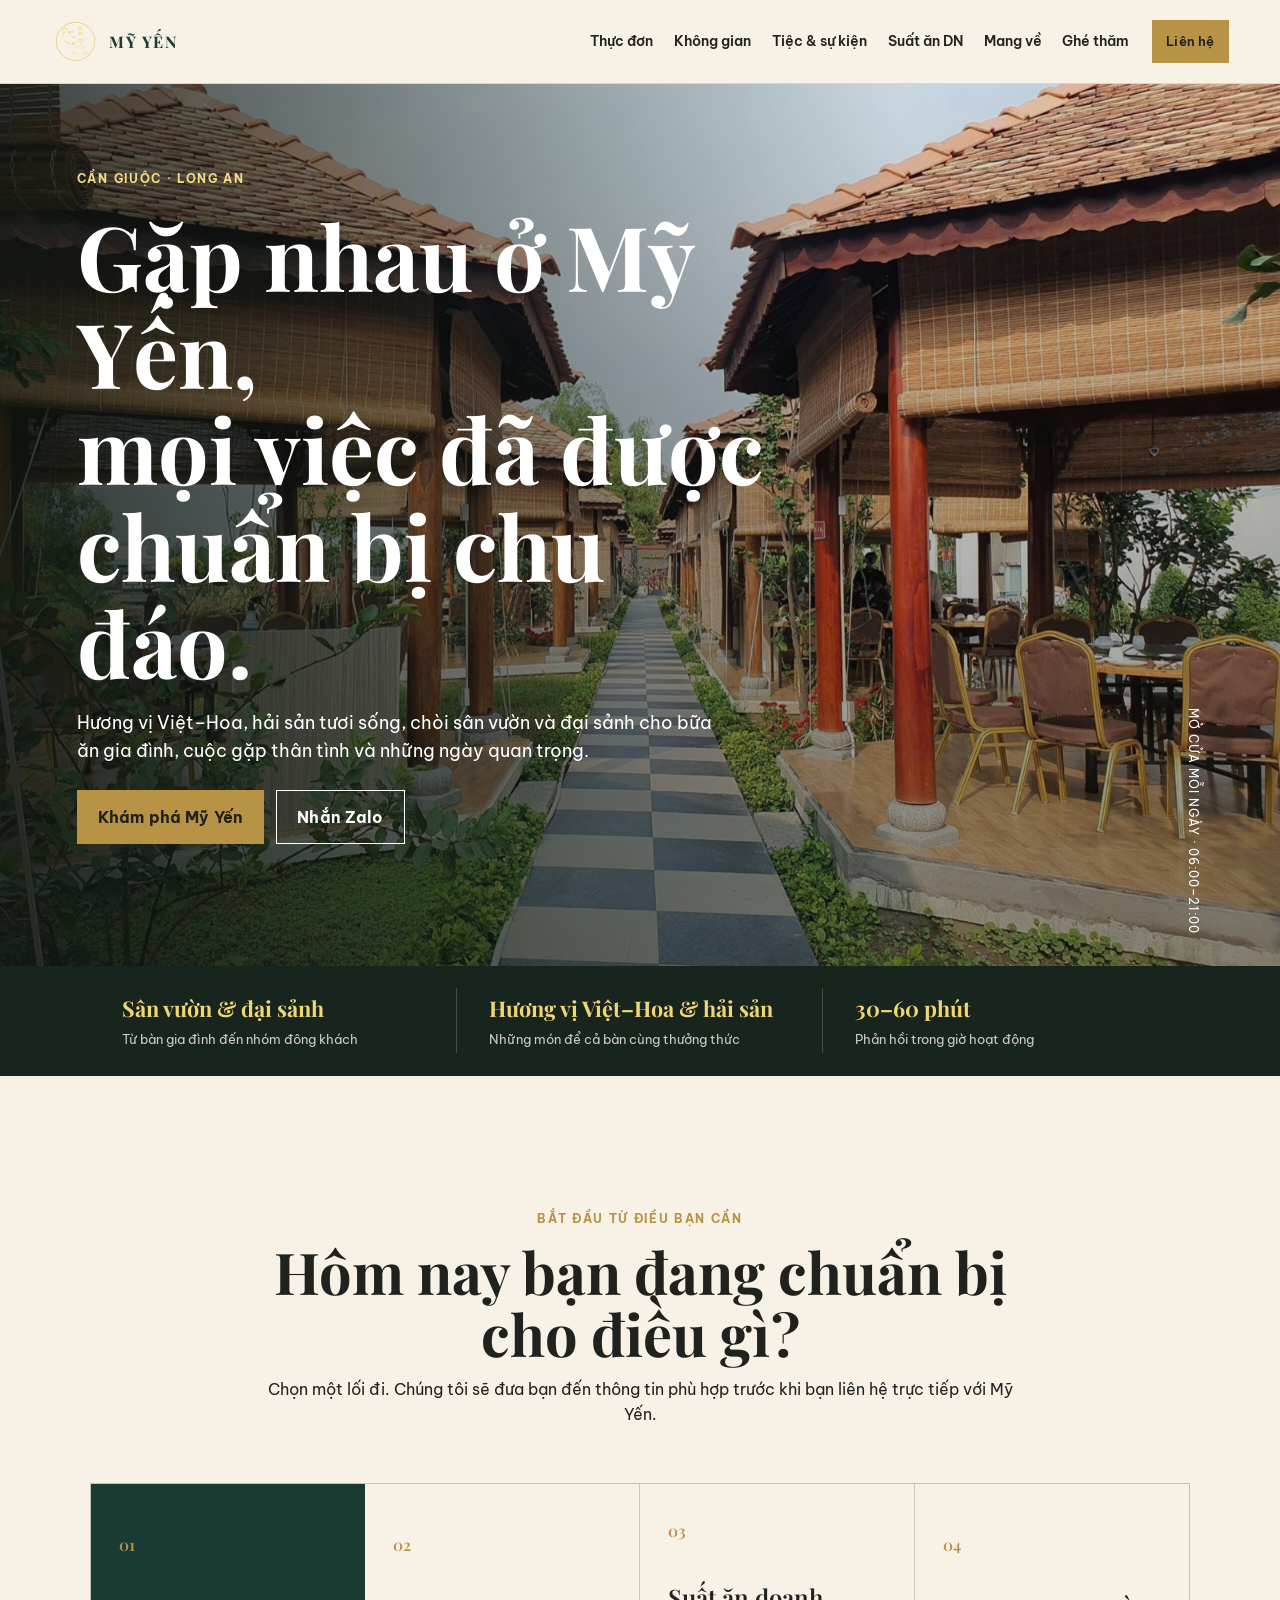
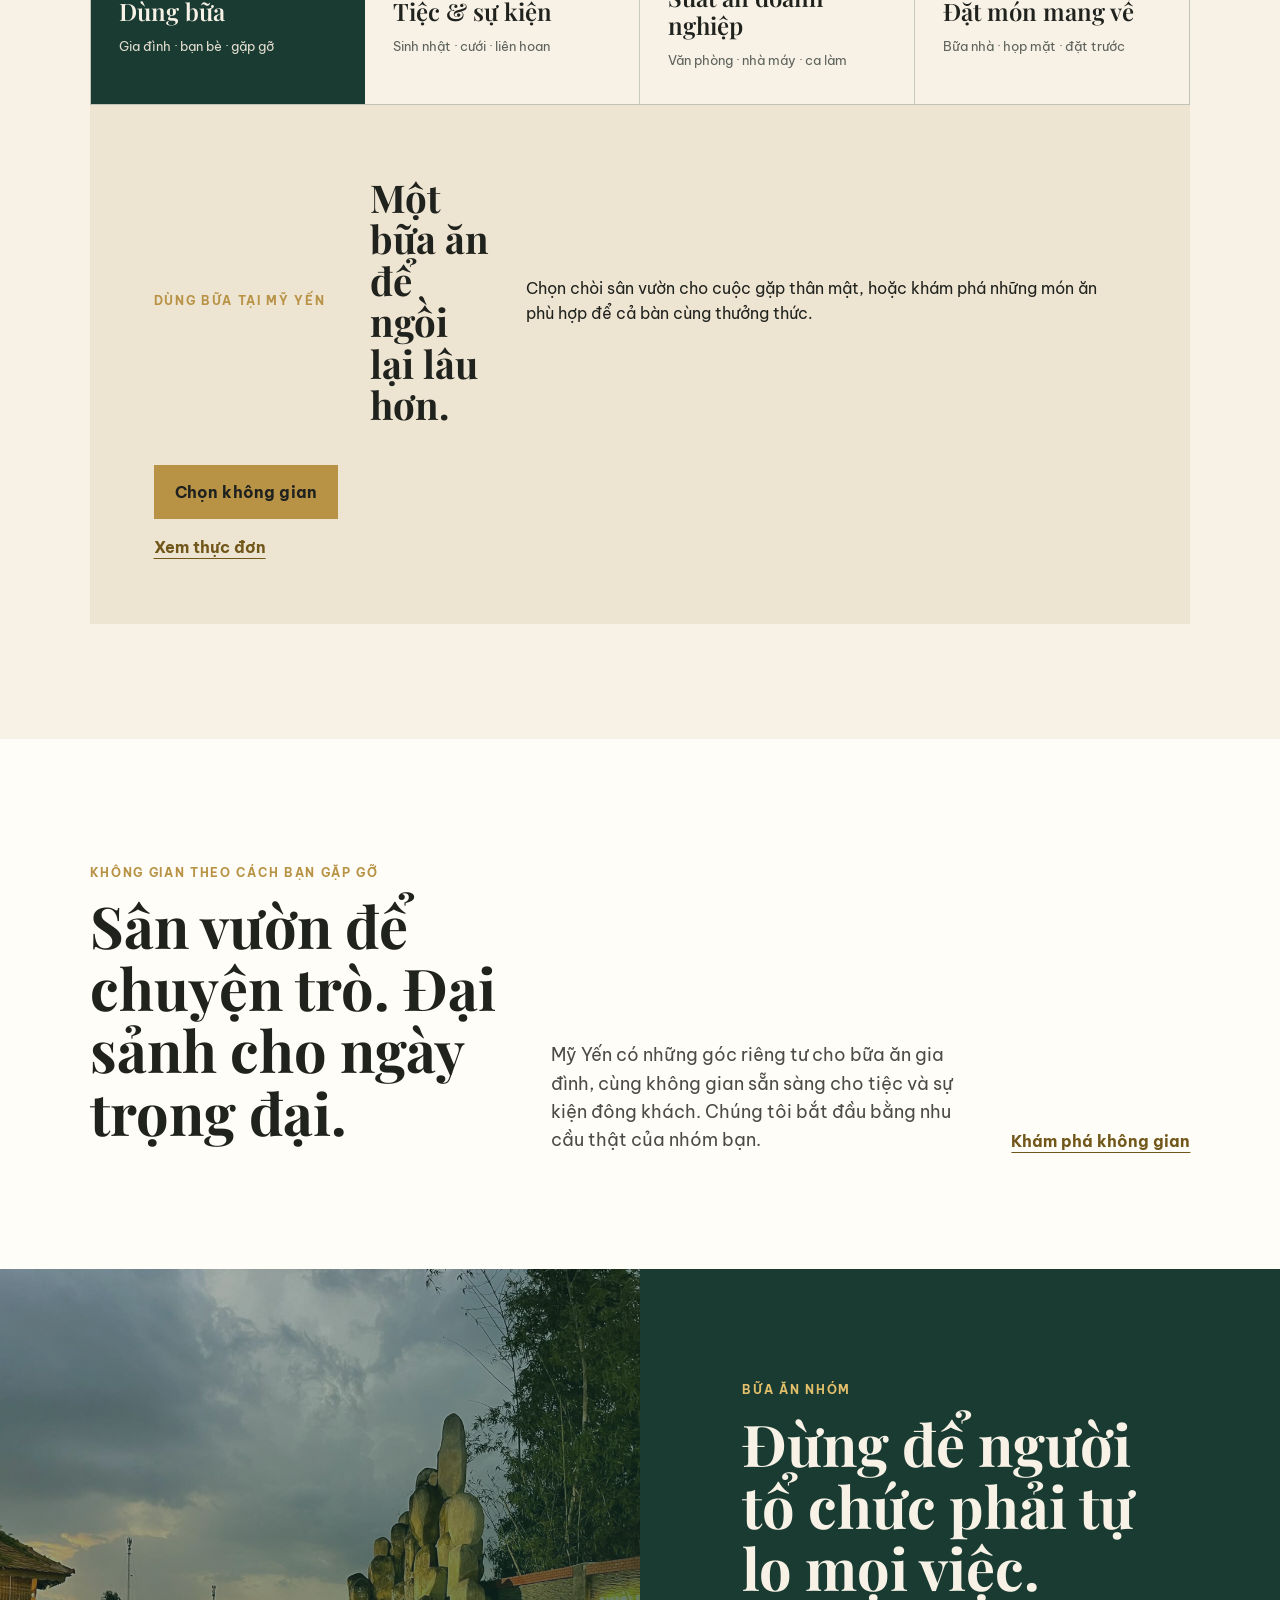
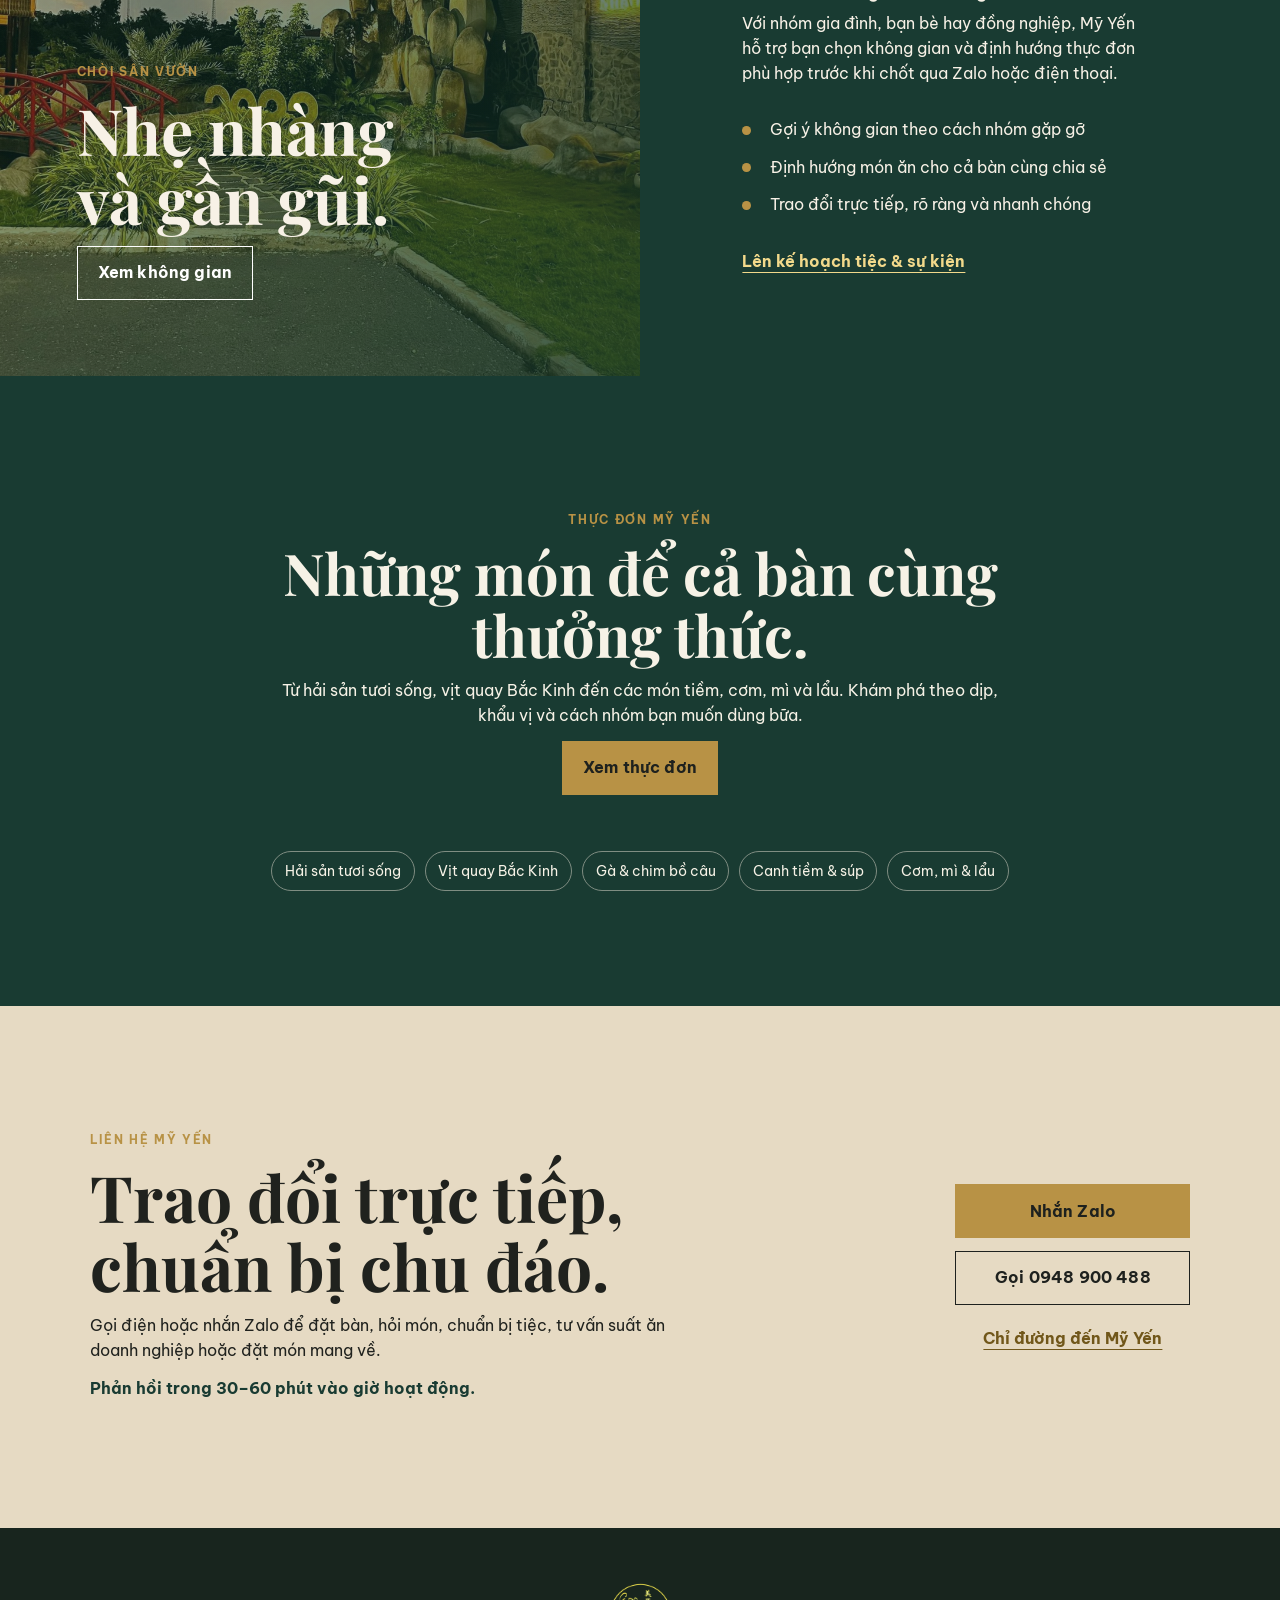
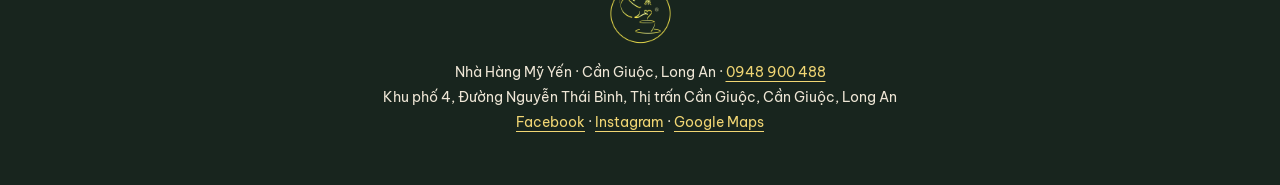
==== index.html @ dcbcc662 "Refine Vietnamese-Hoa website language" ====
<!doctype html>
<html lang="vi">
<head>
  <meta charset="utf-8"><meta name="viewport" content="width=device-width, initial-scale=1">
  <meta name="description" content="Nhà Hàng Mỹ Yến tại Cần Giuộc, Long An: dùng bữa sân vườn, tiệc & sự kiện, suất ăn doanh nghiệp và món mang về.">
  <meta name="robots" content="index,follow,max-image-preview:large"><title>Nhà Hàng Mỹ Yến Cần Giuộc | Ẩm thực Việt–Hoa & Tiệc nhóm</title>
  <link rel="canonical" href="https://nhahangmyyen.com/"><meta property="og:type" content="website"><meta property="og:locale" content="vi_VN"><meta property="og:site_name" content="Nhà Hàng Mỹ Yến"><meta property="og:title" content="Nhà Hàng Mỹ Yến Cần Giuộc | Ẩm thực Việt–Hoa & Tiệc nhóm"><meta property="og:description" content="Ẩm thực Việt–Hoa, không gian sân vườn, tiệc & sự kiện, suất ăn doanh nghiệp và món mang về tại Cần Giuộc."><meta property="og:url" content="https://nhahangmyyen.com/"><meta property="og:image" content="https://nhahangmyyen.com/assets/garden-walkway.jpg"><meta name="twitter:card" content="summary_large_image">
  <link rel="icon" type="image/svg+xml" href="data:image/svg+xml,%3Csvg xmlns='http://www.w3.org/2000/svg' viewBox='0 0 64 64'%3E%3Ccircle cx='32' cy='32' r='30' fill='%23193b32'/%3E%3Cpath d='M18 39h28M22 39c2 11 18 11 20 0M24 25c2-6 14-6 16 0' fill='none' stroke='%23b89245' stroke-width='3' stroke-linecap='round'/%3E%3C/svg%3E">
  <link rel="preconnect" href="https://fonts.googleapis.com"><link rel="preconnect" href="https://fonts.gstatic.com" crossorigin><link href="https://fonts.googleapis.com/css2?family=Be+Vietnam+Pro:wght@400;500;600;700&family=Playfair+Display:wght@500;600;700&display=swap" rel="stylesheet"><link rel="stylesheet" href="styles.css"><link rel="stylesheet" href="enhancements.css">
  <script type="application/ld+json">{"@context":"https://schema.org","@type":"Restaurant","name":"Nhà Hàng Mỹ Yến","url":"https://nhahangmyyen.com/","image":"https://nhahangmyyen.com/assets/garden-walkway.jpg","telephone":"+84948900488","email":"nhahangmyyen88@gmail.com","servesCuisine":["Vietnamese","Vietnamese-Hoa","Seafood"],"menu":"https://nhahangmyyen.com/menu.html","hasMap":"https://maps.app.goo.gl/wLhEkWt8MZcC4Axw8","address":{"@type":"PostalAddress","streetAddress":"Đường Nguyễn Thái Bình, Khu phố 4","addressLocality":"Thị trấn Cần Giuộc, Cần Giuộc","addressRegion":"Long An","addressCountry":"VN"},"openingHoursSpecification":{"@type":"OpeningHoursSpecification","dayOfWeek":["Monday","Tuesday","Wednesday","Thursday","Friday","Saturday","Sunday"],"opens":"06:00","closes":"21:00"},"sameAs":["https://www.facebook.com/nhahangmyyen88/","https://www.instagram.com/nhahangmyyen/"]}</script>
</head>
<body>
<a class="skip" href="#main">Đi đến nội dung</a>
<header class="topbar"><a class="brand" href="index.html" aria-label="Nhà Hàng Mỹ Yến"><img src="assets/logo.png" alt="Nhà Hàng Mỹ Yến"></a><button class="menu-toggle" type="button" aria-expanded="false" aria-controls="nav">Danh mục</button><nav id="nav" aria-label="Điều hướng chính"><a href="menu.html">Thực đơn</a><a href="spaces.html">Không gian</a><a href="events.html">Tiệc & sự kiện</a><a href="corporate-catering.html">Suất ăn DN</a><a href="takeaway.html">Mang về</a><a href="visit.html">Ghé thăm</a></nav><a class="button button-small" href="#contact">Liên hệ</a></header>
<main id="main">
<section class="hero hero-reframed" id="top"><img src="assets/garden-walkway.jpg" alt="Lối đi giữa các nhà chòi sân vườn của Nhà Hàng Mỹ Yến"><div class="hero-shade"></div><div class="hero-copy"><p class="eyebrow">Cần Giuộc · Long An</p><h1>Gặp nhau ở Mỹ Yến,<br>mọi việc đã được chuẩn bị chu đáo.</h1><p>Hương vị Việt–Hoa, hải sản tươi sống, chòi sân vườn và đại sảnh cho bữa ăn gia đình, cuộc gặp thân tình và những ngày quan trọng.</p><div class="hero-actions"><a class="button" href="#start">Khám phá Mỹ Yến</a><a class="button button-ghost" href="https://zalo.me/0948900488" target="_blank" rel="noopener">Nhắn Zalo</a></div></div><p class="hero-note">Mở cửa mỗi ngày · 06:00–21:00</p></section>
<section class="proof-strip" aria-label="Thông tin nổi bật"><p><strong>Sân vườn & đại sảnh</strong><span>Từ bàn gia đình đến nhóm đông khách</span></p><p><strong>Hương vị Việt–Hoa & hải sản</strong><span>Những món để cả bàn cùng thưởng thức</span></p><p><strong>30–60 phút</strong><span>Phản hồi trong giờ hoạt động</span></p></section>
<section class="pathways section" id="start" aria-labelledby="path-title"><div class="section-heading"><p class="eyebrow">Bắt đầu từ điều bạn cần</p><h2 id="path-title">Hôm nay bạn đang chuẩn bị cho điều gì?</h2><p>Chọn một lối đi. Chúng tôi sẽ đưa bạn đến thông tin phù hợp trước khi bạn liên hệ trực tiếp với Mỹ Yến.</p></div><div class="path-grid" role="tablist" aria-label="Các nhu cầu tại Mỹ Yến"><button class="path-card is-active" data-path="dine" role="tab" aria-selected="true"><span>01</span><strong>Dùng bữa</strong><small>Gia đình · bạn bè · gặp gỡ</small></button><button class="path-card" data-path="event" role="tab" aria-selected="false"><span>02</span><strong>Tiệc & sự kiện</strong><small>Sinh nhật · cưới · liên hoan</small></button><button class="path-card" data-path="corporate" role="tab" aria-selected="false"><span>03</span><strong>Suất ăn doanh nghiệp</strong><small>Văn phòng · nhà máy · ca làm</small></button><button class="path-card" data-path="takeaway" role="tab" aria-selected="false"><span>04</span><strong>Đặt món mang về</strong><small>Bữa nhà · họp mặt · đặt trước</small></button></div><article class="path-panel" id="path-panel" aria-live="polite"><p class="eyebrow" id="path-kicker">Dùng bữa tại Mỹ Yến</p><h3 id="path-heading">Một bữa ăn để ngồi lại lâu hơn.</h3><p id="path-copy">Chọn chòi sân vườn cho cuộc gặp thân mật, hoặc khám phá những món ăn phù hợp để cả bàn cùng thưởng thức.</p><div class="path-actions"><a class="button" id="path-primary" href="spaces.html">Chọn không gian</a><a class="text-link" id="path-secondary" href="menu.html">Xem thực đơn</a></div></article></section>
<section class="section quiet-intro"><div><p class="eyebrow">Không gian theo cách bạn gặp gỡ</p><h2>Sân vườn để chuyện trò. Đại sảnh cho ngày trọng đại.</h2></div><p class="lead">Mỹ Yến có những góc riêng tư cho bữa ăn gia đình, cùng không gian sẵn sàng cho tiệc và sự kiện đông khách. Chúng tôi bắt đầu bằng nhu cầu thật của nhóm bạn.</p><a class="text-link" href="spaces.html">Khám phá không gian</a></section>
<section class="service-split"><article class="service-visual garden-placeholder"><div><p class="eyebrow">Chòi sân vườn</p><h2>Nhẹ nhàng<br>và gần gũi.</h2><a href="spaces.html" class="button button-ghost">Xem không gian</a></div></article><article class="service-copy"><p class="eyebrow">Bữa ăn nhóm</p><h2>Đừng để người tổ chức phải tự lo mọi việc.</h2><p>Với nhóm gia đình, bạn bè hay đồng nghiệp, Mỹ Yến hỗ trợ bạn chọn không gian và định hướng thực đơn phù hợp trước khi chốt qua Zalo hoặc điện thoại.</p><ul class="check-list"><li>Gợi ý không gian theo cách nhóm gặp gỡ</li><li>Định hướng món ăn cho cả bàn cùng chia sẻ</li><li>Trao đổi trực tiếp, rõ ràng và nhanh chóng</li></ul><a class="text-link" href="events.html">Lên kế hoạch tiệc & sự kiện</a></article></section>
<section class="menu-section section menu-glimpse"><div class="section-heading"><p class="eyebrow">Thực đơn Mỹ Yến</p><h2>Những món để cả bàn cùng thưởng thức.</h2><p>Từ hải sản tươi sống, vịt quay Bắc Kinh đến các món tiềm, cơm, mì và lẩu. Khám phá theo dịp, khẩu vị và cách nhóm bạn muốn dùng bữa.</p><a class="button" href="menu.html">Xem thực đơn</a></div><div class="menu-categories"><span>Hải sản tươi sống</span><span>Vịt quay Bắc Kinh</span><span>Gà & chim bồ câu</span><span>Canh tiềm & súp</span><span>Cơm, mì & lẩu</span></div></section>
<section class="contact-landing section" id="contact"><div><p class="eyebrow">Liên hệ Mỹ Yến</p><h2>Trao đổi trực tiếp,<br>chuẩn bị chu đáo.</h2><p>Gọi điện hoặc nhắn Zalo để đặt bàn, hỏi món, chuẩn bị tiệc, tư vấn suất ăn doanh nghiệp hoặc đặt món mang về.</p><p class="contact-promise">Phản hồi trong 30–60 phút vào giờ hoạt động.</p></div><div class="contact-actions"><a class="button" href="https://zalo.me/0948900488" target="_blank" rel="noopener">Nhắn Zalo</a><a class="button button-outline" href="tel:+84948900488">Gọi 0948 900 488</a><a class="text-link" href="https://maps.app.goo.gl/wLhEkWt8MZcC4Axw8" target="_blank" rel="noopener">Chỉ đường đến Mỹ Yến</a></div></section>
</main>
<footer><img src="assets/logo.png" alt="Nhà Hàng Mỹ Yến"><p>Nhà Hàng Mỹ Yến · Cần Giuộc, Long An · <a href="tel:+84948900488">0948 900 488</a></p><p>Khu phố 4, Đường Nguyễn Thái Bình, Thị trấn Cần Giuộc, Cần Giuộc, Long An</p><p><a href="https://www.facebook.com/nhahangmyyen88/" target="_blank" rel="noopener">Facebook</a> · <a href="https://www.instagram.com/nhahangmyyen/" target="_blank" rel="noopener">Instagram</a> · <a href="https://maps.app.goo.gl/wLhEkWt8MZcC4Axw8" target="_blank" rel="noopener">Google Maps</a></p></footer>
<nav class="mobile-actions" aria-label="Liên hệ nhanh"><a href="tel:+84948900488">Gọi ngay</a><a href="https://zalo.me/0948900488" target="_blank" rel="noopener">Zalo</a><a href="#contact">Liên hệ</a></nav><script src="app.js"></script>
</body></html>
---- styles.css ----
:root{--ink:#1f211d;--cream:#f7f2e8;--gold:#c49d3a;--deep:#263a31;--muted:#6a695f}*{box-sizing:border-box}html{scroll-behavior:smooth}body{margin:0;color:var(--ink);background:var(--cream);font-family:"Be Vietnam Pro",sans-serif;line-height:1.55}h1,h2,h3{font-family:"Playfair Display",serif;line-height:1.08;margin:.2em 0}h1{font-size:clamp(3.1rem,7vw,6.8rem)}h2{font-size:clamp(2.3rem,4.5vw,4.5rem)}h3{font-size:1.9rem}p{margin:.8em 0}.skip{position:absolute;left:-999px}.skip:focus{left:1rem;top:1rem;z-index:99;background:white;padding:.7rem}.topbar{height:84px;display:flex;align-items:center;gap:1.4rem;padding:8px clamp(1rem,4vw,4rem);background:#fffdf8;position:sticky;top:0;z-index:10;border-bottom:1px solid #ddd5c5}.brand img{width:115px;height:65px;object-fit:contain}.topbar nav{display:flex;gap:1.3rem;margin-left:auto}.topbar a{color:var(--ink);text-decoration:none;font-size:.9rem;font-weight:600}.button{background:var(--gold);border:1px solid var(--gold);color:#1e211e!important;display:inline-flex;justify-content:center;align-items:center;text-decoration:none;font-weight:700;padding:.85rem 1.25rem;cursor:pointer}.button-small{padding:.65rem .85rem;font-size:.8rem!important}.button-ghost{background:transparent;border-color:#fff;color:#fff!important}.button-outline{background:transparent;border-color:#1e211e;color:#1e211e!important}.menu-toggle{display:none}.hero{min-height:calc(100vh - 84px);position:relative;color:#fff;display:flex;align-items:end;padding:clamp(2rem,6vw,6rem);overflow:hidden}.hero>img,.reserve>img{position:absolute;inset:0;width:100%;height:100%;object-fit:cover}.hero-shade{position:absolute;inset:0;background:linear-gradient(90deg,rgba(16,22,17,.81),rgba(16,22,17,.12) 70%),linear-gradient(0deg,rgba(16,22,17,.42),transparent)}.hero-copy{position:relative;max-width:820px;padding-bottom:clamp(1rem,5vh,5rem)}.hero-copy>p:not(.eyebrow){max-width:650px;font-size:1.13rem}.eyebrow{color:var(--gold);font-weight:700;font-size:.75rem;letter-spacing:.14em;text-transform:uppercase}.hero .eyebrow{color:#f6db85}.hero-actions{display:flex;flex-wrap:wrap;gap:.75rem;margin-top:1.6rem}.section{padding:clamp(4rem,9vw,9rem) clamp(1.2rem,7vw,9rem)}.intro{max-width:1500px;margin:auto;text-align:center}.intro .lead,.section-heading{max-width:750px;margin:1.2rem auto 3.5rem}.lead{font-size:1.14rem;color:#4c4c45}.experience-grid{display:grid;grid-template-columns:1fr 1fr;gap:1.5rem;text-align:left}.experience-card{background:white;display:grid;grid-template-columns:1.05fr .95fr;min-height:430px}.experience-card img{width:100%;height:100%;object-fit:cover}.experience-card div{align-self:center;padding:2.4rem}.text-link{color:#71571a;font-weight:700;text-underline-offset:5px}.menu-section{background:var(--deep);color:#f6f2e6}.section-heading{text-align:center}.dish-finder{max-width:980px;margin:3rem auto;background:#f6f2e6;color:var(--ink);display:grid;grid-template-columns:1fr 1.4fr}.finder-buttons{display:flex;flex-direction:column;padding:1.2rem;background:#ded4bd}.finder-buttons button{background:none;border:0;border-bottom:1px solid #bdb197;padding:1.25rem;text-align:left;font:600 1rem "Be Vietnam Pro";cursor:pointer}.finder-buttons button.active{color:#695019;background:#f3ebdc}.dish-result{padding:2.2rem}.dish-label{font-size:.8rem;text-transform:uppercase;letter-spacing:.12em;color:var(--muted)}.menu-categories{display:flex;justify-content:center;gap:.6rem;flex-wrap:wrap;max-width:1050px;margin:auto}.menu-categories span{border:1px solid #7f8d82;border-radius:99px;padding:.5rem .8rem;font-size:.9rem}.event-section{display:grid;grid-template-columns:1.15fr .85fr;background:#ebe1ca}.event-image img{width:100%;height:100%;object-fit:cover}.event-copy{padding:clamp(3rem,7vw,7rem);align-self:center}.event-copy li{margin:.4rem 0}.moments{text-align:center}.moments-grid{max-width:1200px;display:grid;grid-template-columns:1.3fr .7fr .7fr;grid-template-rows:260px 260px;gap:1rem;margin:3rem auto 0}.moments-grid img{width:100%;height:100%;object-fit:cover}.moments-grid img:first-child{grid-row:span 2}.moment-note{background:#c49d3a;display:flex;align-items:center;padding:2rem;font:1.6rem/1.3 "Playfair Display",serif;text-align:left}.story{background:#e1d2b4;display:grid;grid-template-columns:.9fr 1.1fr;gap:5rem}.reserve{min-height:800px;position:relative;padding:clamp(3rem,7vw,7rem);display:flex;justify-content:flex-end}.reserve-panel{position:relative;width:min(620px,100%);background:#fffdf8;padding:clamp(2rem,5vw,4rem);align-self:center}.form-row{display:grid;grid-template-columns:1fr 1fr;gap:1rem}label{display:block;font-size:.88rem;font-weight:700;margin:1rem 0}input,select,textarea{display:block;width:100%;margin-top:.35rem;padding:.7rem;border:1px solid #b8ae9d;background:white;font:1rem "Be Vietnam Pro"}.form-status{font-size:.9rem;color:#315d40}footer{background:#18251e;color:#eee6d6;padding:3rem;text-align:center}footer img{width:120px;height:75px;object-fit:contain;filter:brightness(1.3)}footer p{margin:.25rem;font-size:.85rem}@media(max-width:800px){.topbar{height:72px}.brand img{width:92px;height:56px}.topbar nav{position:absolute;top:71px;left:0;right:0;display:none;background:#fffdf8;padding:1rem;flex-direction:column}.topbar nav.open{display:flex}.menu-toggle{display:block;margin-left:auto;border:0;background:transparent;font:600 .9rem "Be Vietnam Pro"}.topbar .button-small{display:none}.hero{min-height:650px;padding:1.5rem}.experience-grid,.event-section,.story{grid-template-columns:1fr}.experience-card{grid-template-columns:1fr}.experience-card img{height:270px}.experience-card div{padding:1.8rem}.dish-finder{grid-template-columns:1fr}.finder-buttons{flex-direction:row;overflow:auto;padding:0}.finder-buttons button{white-space:nowrap}.moments-grid{grid-template-columns:1fr 1fr;grid-template-rows:240px 170px 170px}.moments-grid img:first-child{grid-column:span 2;grid-row:auto}.moment-note{font-size:1.25rem}.form-row{grid-template-columns:1fr}.reserve{padding:1.2rem}.reserve-panel{padding:2rem}.story{gap:1rem}}
---- enhancements.css ----
.catering {
  background: #ede4d1;
  text-align: center;
}

.catering .lead {
  max-width: 720px;
  margin: 1rem auto 2.5rem;
}

.catering-grid {
  max-width: 1100px;
  margin: 0 auto 2.25rem;
  display: grid;
  grid-template-columns: repeat(3, 1fr);
  gap: 1rem;
  text-align: left;
}

.catering-grid article {
  background: #fffdf8;
  padding: 1.75rem;
  border-top: 4px solid #c49d3a;
}

#visit {
  text-align: center;
  background: #fffdf8;
}

#visit .lead {
  max-width: 620px;
  margin: 1rem auto;
}

footer a {
  color: #f1d674;
  text-underline-offset: 4px;
}

.proof-strip {
  display: grid;
  grid-template-columns: repeat(3, 1fr);
  background: #18251e;
  color: #f7f2e8;
  padding: 1.4rem clamp(1.2rem, 7vw, 8rem);
}

.proof-strip p {
  display: grid;
  gap: .2rem;
  margin: 0;
  padding: .25rem 2rem;
  border-right: 1px solid rgba(255,255,255,.18);
}

.proof-strip p:last-child { border-right: 0; }
.proof-strip strong { color: #f1d674; font-family: "Playfair Display", serif; font-size: 1.35rem; }
.proof-strip span { font-size: .82rem; opacity: .82; }

.journeys { background: #fffdf8; }
.journey-grid {
  display: grid;
  grid-template-columns: repeat(3, 1fr);
  gap: 1px;
  max-width: 1200px;
  margin: 0 auto;
  background: #cabfaa;
  border: 1px solid #cabfaa;
}

.journey-grid a {
  position: relative;
  display: block;
  min-height: 320px;
  padding: 2.2rem;
  color: #1f211d;
  background: #f7f2e8;
  text-decoration: none;
  transition: background-color .2s ease, color .2s ease;
}

.journey-grid a:hover,
.journey-grid a:focus-visible { background: #263a31; color: #fffdf8; }
.journey-grid span { color: #9a7a2d; font: 600 1rem "Playfair Display", serif; }
.journey-grid h3 { margin-top: 4rem; }
.journey-grid p { min-height: 76px; color: #5c5a52; }
.journey-grid a:hover p,
.journey-grid a:focus-visible p { color: #dfd9cb; }
.journey-grid strong { display: inline-block; margin-top: 1rem; color: #71571a; text-decoration: underline; text-underline-offset: 6px; }
.journey-grid a:hover strong,
.journey-grid a:focus-visible strong { color: #f1d674; }

.moment-note { flex-direction: column; justify-content: center; align-items: flex-start; }
.moment-note p { margin-top: 0; }
.moment-note a { color: #1f211d; font: 700 .85rem "Be Vietnam Pro", sans-serif; text-underline-offset: 5px; }
.optional { opacity: .65; font-weight: 500; }
.form-row-three { grid-template-columns: 1fr 1fr .8fr; }
.privacy-note { font-size: .78rem; color: #6a695f; }
.honeypot { position: absolute; left: -10000px; width: 1px; height: 1px; overflow: hidden; }
.mobile-actions { display: none; }

@media (max-width: 800px) {
  .catering-grid { grid-template-columns: 1fr; }
  body { padding-bottom: 64px; }
  .proof-strip { grid-template-columns: 1fr; padding: .8rem 1.2rem; }
  .proof-strip p { border-right: 0; border-bottom: 1px solid rgba(255,255,255,.14); padding: .7rem 0; }
  .proof-strip p:last-child { border-bottom: 0; }
  .journey-grid { grid-template-columns: 1fr; }
  .journey-grid a { min-height: auto; padding: 1.7rem; }
  .journey-grid h3 { margin-top: 1.8rem; }
  .journey-grid p { min-height: auto; }
  .form-row-three { grid-template-columns: 1fr; }
  .mobile-actions {
    position: fixed;
    z-index: 30;
    left: 0;
    right: 0;
    bottom: 0;
    display: grid;
    grid-template-columns: .8fr .8fr 1.4fr;
    min-height: 64px;
    background: #18251e;
    box-shadow: 0 -8px 28px rgba(0,0,0,.18);
  }
  .mobile-actions a {
    display: flex;
    align-items: center;
    justify-content: center;
    color: #fffdf8;
    text-decoration: none;
    font-size: .8rem;
    font-weight: 700;
    border-right: 1px solid rgba(255,255,255,.16);
  }
  .mobile-actions a:last-child { color: #1f211d; background: #c49d3a; border-right: 0; }
}

/* Vườn Ngọc & Đồng Cổ — homepage v2 */
:root { --jade: #193b32; --ivory: #f7f1e6; --aged-gold: #b89245; --lacquer: #8c3b32; --moss: #6f8069; --ink: #20221e; --cream: var(--ivory); --deep: var(--jade); --gold: var(--aged-gold); }
.topbar { background: rgba(247,241,230,.96); border-color: rgba(25,59,50,.14); }
.brand img { filter: drop-shadow(0 1px 0 rgba(255,255,255,.9)); }
.button { border-radius: 0; letter-spacing: .01em; }
.hero-reframed { min-height: min(760px, calc(100vh - 84px)); }
.hero-reframed .hero-copy { max-width: 720px; }
.hero-note { position:absolute; right:clamp(1.5rem,6vw,6rem); bottom:2rem; z-index:1; margin:0; color:#fff; font-size:.78rem; letter-spacing:.08em; text-transform:uppercase; writing-mode:vertical-rl; }
.pathways { background: var(--ivory); }
.path-grid { display:grid; grid-template-columns:repeat(4,1fr); max-width:1280px; margin:0 auto; border:1px solid rgba(25,59,50,.25); }
.path-card { min-height:220px; padding:1.75rem; border:0; border-right:1px solid rgba(25,59,50,.22); background:transparent; color:var(--ink); text-align:left; cursor:pointer; transition:background .22s ease,color .22s ease; font-family:"Be Vietnam Pro",sans-serif; }
.path-card:last-child { border-right:0; }
.path-card span { display:block; margin-bottom:2.7rem; color:var(--aged-gold); font:600 1rem "Playfair Display",serif; }
.path-card strong { display:block; font:600 1.5rem/1.15 "Playfair Display",serif; }
.path-card small { display:block; margin-top:.8rem; color:#5d625b; font-size:.8rem; }
.path-card:is(:hover,:focus-visible,.is-active) { background:var(--jade); color:var(--ivory); outline:0; }
.path-card:is(:hover,:focus-visible,.is-active) small { color:#e5ded0; }
.path-panel { max-width:1280px; margin:0 auto; padding:clamp(2rem,5vw,4.5rem); display:grid; grid-template-columns:.3fr 1fr auto; align-items:center; gap:2rem; background:#ede4d1; }
.path-panel .eyebrow { margin:0; }
.path-panel h3 { font-size:clamp(2rem,3vw,3.3rem); }
.path-panel p:not(.eyebrow) { max-width:600px; }
.path-actions { display:flex; flex-direction:column; gap:1rem; align-items:flex-start; white-space:nowrap; }
.quiet-intro { display:grid; grid-template-columns:1fr 1fr auto; gap:3rem; align-items:end; background:#fffdf8; }
.quiet-intro .lead { margin:0; }
.service-split { display:grid; grid-template-columns:1fr 1fr; min-height:600px; background:var(--jade); color:var(--ivory); }
.service-visual { position:relative; min-height:500px; overflow:hidden; display:flex; align-items:end; padding:clamp(2rem,6vw,6rem); }
.garden-placeholder { background:linear-gradient(145deg,rgba(17,50,40,.25),rgba(17,50,40,.82)),url("assets/garden-evening.jpg") center/cover; }
.service-visual h2 { font-size:clamp(2.7rem,5vw,5rem); }
.service-copy { align-self:center; max-width:610px; padding:clamp(3rem,8vw,8rem); }
.service-copy .eyebrow { color:#e3bf6a; }
.check-list { list-style:none; padding:0; margin:2rem 0; }
.check-list li { margin:.8rem 0; padding-left:1.7rem; position:relative; }
.check-list li::before { content:""; position:absolute; left:0; top:.53rem; width:.55rem; height:.55rem; border-radius:50%; background:var(--aged-gold); }
.service-copy .text-link { color:#f2d98b; }
.menu-glimpse { background:var(--jade); }
.contact-landing { display:grid; grid-template-columns:1fr auto; align-items:center; gap:3rem; background:#e6dac3; }
.contact-landing h2 { font-size:clamp(2.8rem,5vw,5.2rem); }
.contact-landing p { max-width:620px; }
.contact-promise { color:var(--jade); font-weight:700; }
.contact-actions { display:flex; flex-direction:column; align-items:stretch; gap:.8rem; min-width:235px; }
.contact-actions .text-link { text-align:center; margin-top:.5rem; }
.takeaway-hero { min-height:620px; background:linear-gradient(125deg,#193b32,#536d57); }
.takeaway-hero .hero-copy { max-width:660px; }
@media (max-width:900px) { .path-grid{grid-template-columns:1fr 1fr}.path-card:nth-child(2){border-right:0}.path-card:nth-child(-n+2){border-bottom:1px solid rgba(25,59,50,.22)}.path-panel{grid-template-columns:1fr;gap:1rem}.path-actions{flex-direction:row;align-items:center}.quiet-intro{grid-template-columns:1fr;gap:1rem}.service-split{grid-template-columns:1fr}.service-copy{max-width:none}.contact-landing{grid-template-columns:1fr}.contact-actions{align-items:flex-start}.hero-note{display:none}}
@media (max-width:540px) { .path-grid{grid-template-columns:1fr}.path-card,.path-card:nth-child(2){border-right:0;border-bottom:1px solid rgba(25,59,50,.22);min-height:145px}.path-card:last-child{border-bottom:0}.path-card span{margin-bottom:1.4rem}.path-panel{padding:2rem 1.5rem}.path-actions{flex-wrap:wrap}.service-visual{min-height:420px}.contact-actions{align-items:stretch}.topbar{gap:.5rem}.brand img{width:100px;height:54px} }
.brand { display:flex; align-items:center; gap:.55rem; }
.brand::after { content:"MỸ YẾN"; color:var(--jade); font:700 1rem/1 "Playfair Display",serif; letter-spacing:.1em; white-space:nowrap; }
.brand img { width:49px; height:49px; }
@media (max-width:540px) { .brand img{width:43px;height:43px}.brand::after{font-size:.86rem} }

/* Search-friendly menu structure */
.menu-hero { min-height:620px; background:linear-gradient(130deg,rgba(25,59,50,.92),rgba(73,90,60,.72)),url("assets/egg-tarts.jpg") center/cover; }
.menu-skeleton-grid { max-width:1180px; margin:0 auto; display:grid; grid-template-columns:repeat(3,1fr); gap:1rem; }
.menu-skeleton-card { min-height:290px; padding:1.8rem; border:1px solid rgba(25,59,50,.18); background:#fffdf8; display:flex; flex-direction:column; }
.menu-skeleton-card:nth-child(1), .menu-skeleton-card:nth-child(5) { background:var(--jade); color:var(--ivory); }
.menu-skeleton-card > span { color:var(--aged-gold); font:600 1rem "Playfair Display",serif; }
.menu-skeleton-card h3 { margin-top:2rem; font-size:1.7rem; }
.menu-skeleton-card small { margin-top:auto; color:#65665e; font-size:.78rem; }
.menu-skeleton-card:nth-child(1) small, .menu-skeleton-card:nth-child(5) small { color:#ddd5c6; }
.menu-by-occasion { background:#eee5d4; }
.occasion-grid { max-width:1180px; margin:0 auto; display:grid; grid-template-columns:repeat(3,1fr); gap:1rem; }
.occasion-grid article { padding:2rem; background:var(--ivory); border-top:3px solid var(--aged-gold); }
.occasion-grid h3 { font-size:1.6rem; }
@media (max-width:800px) { .menu-skeleton-grid,.occasion-grid{grid-template-columns:1fr}.menu-skeleton-card{min-height:220px}.menu-skeleton-card h3{margin-top:1rem} }
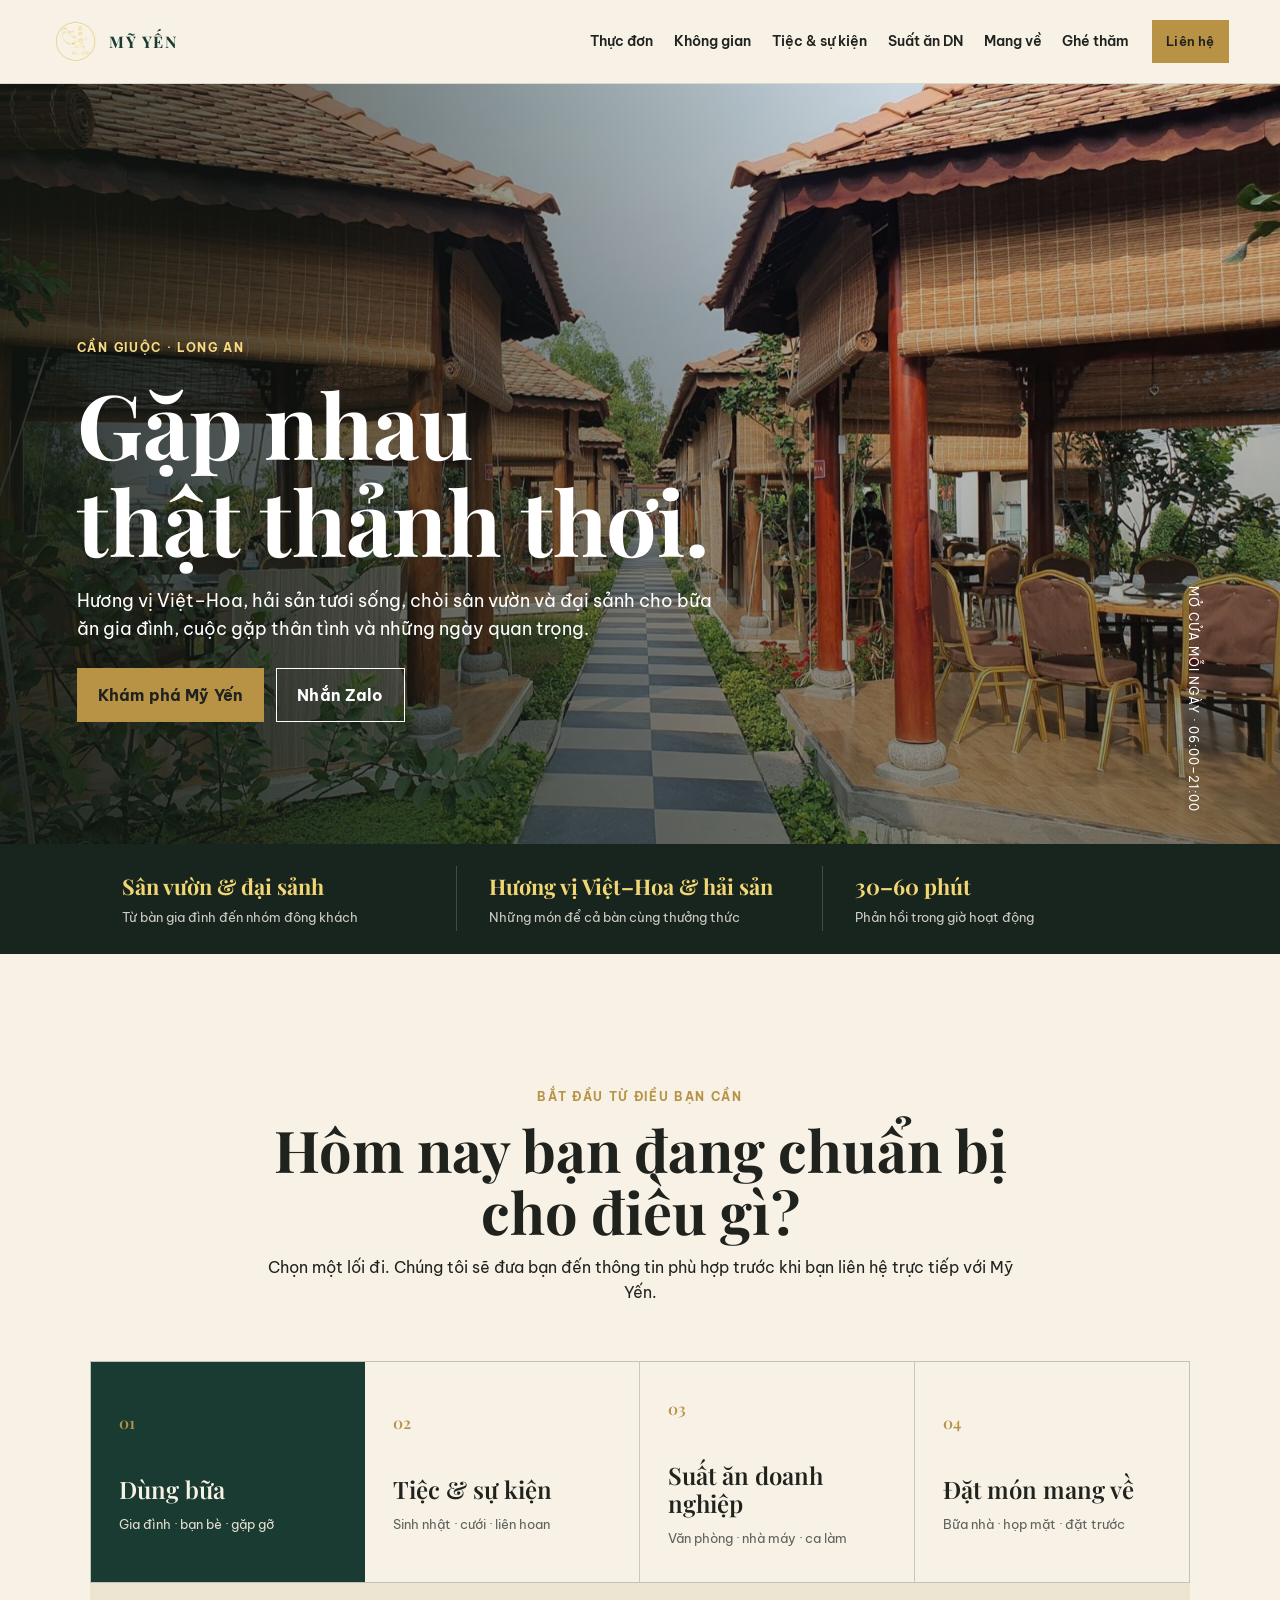
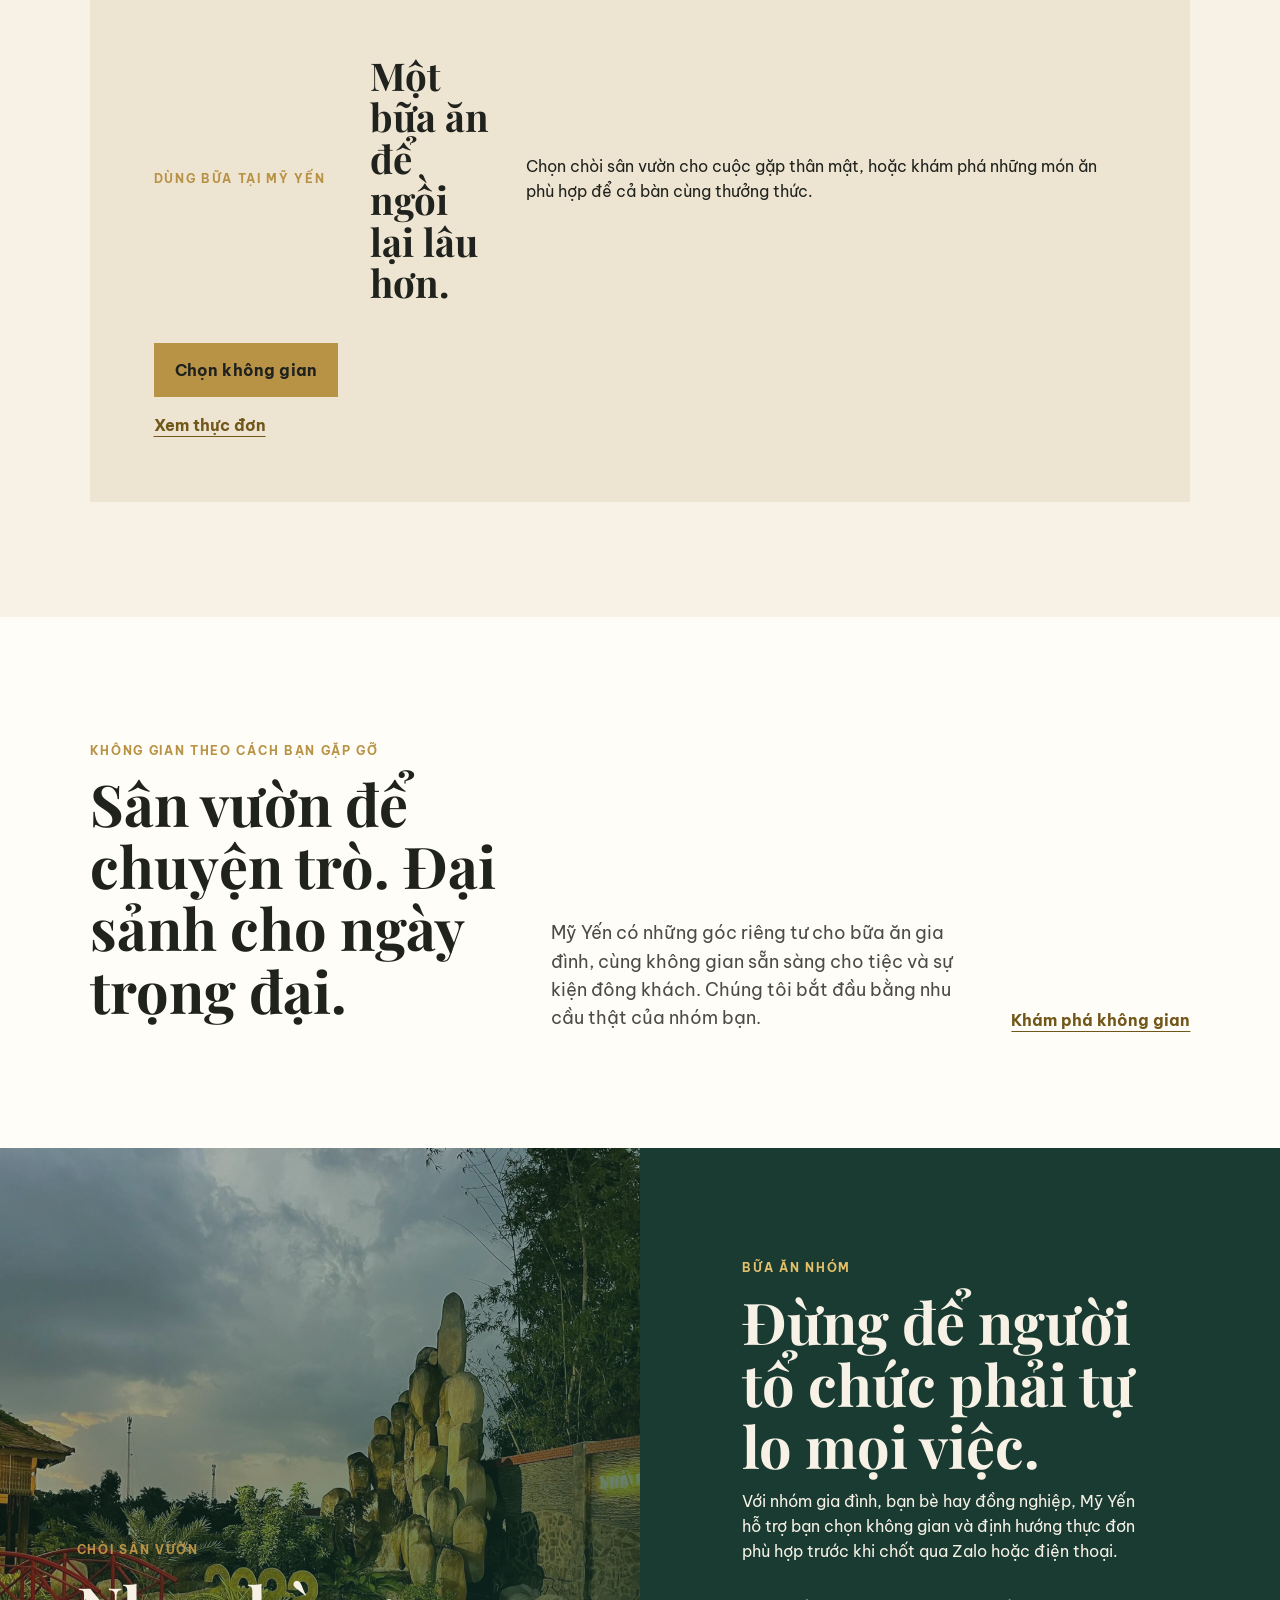
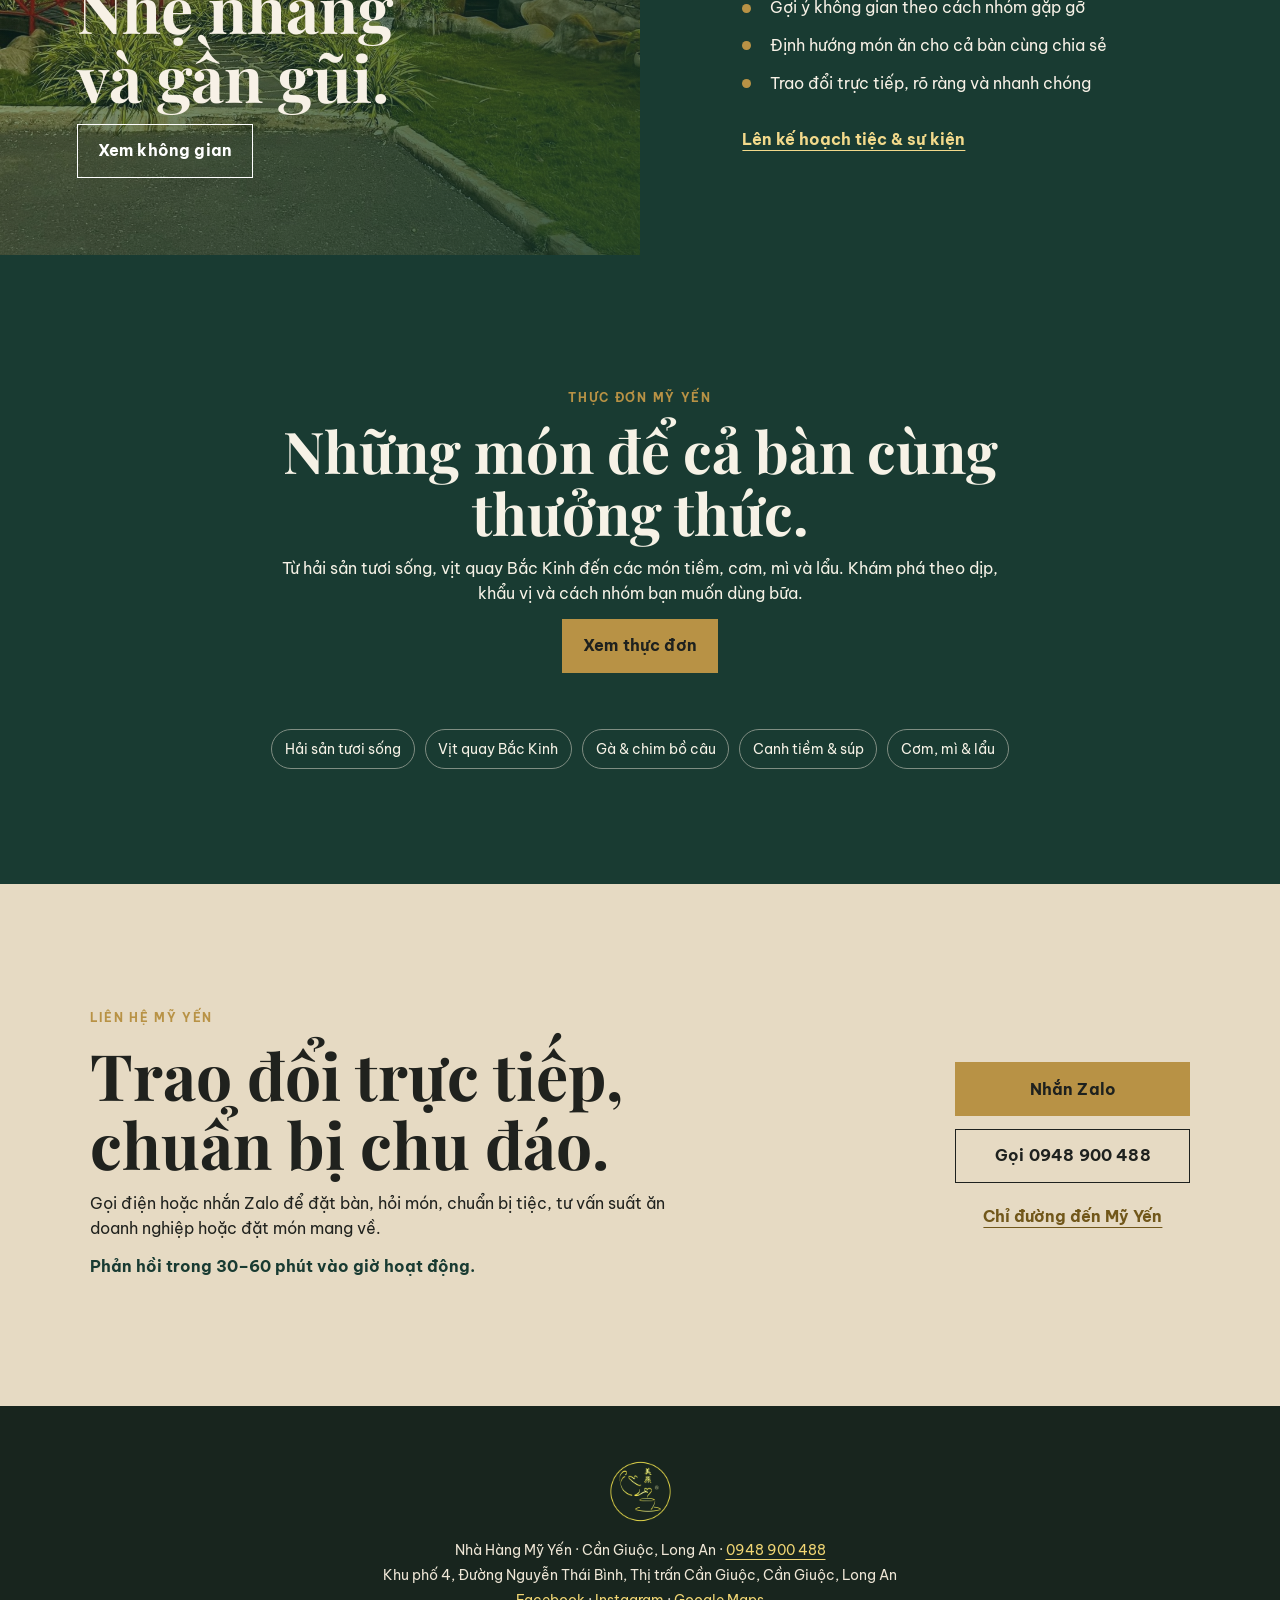
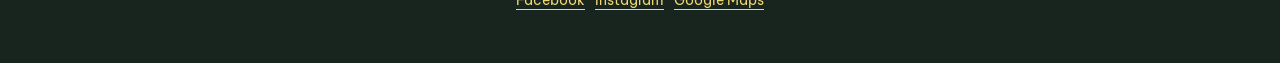
==== commit 91cba4f7: "Shorten homepage brand promise" ====
--- a/index.html
+++ b/index.html
@@ -13,7 +13,7 @@
 <a class="skip" href="#main">Đi đến nội dung</a>
 <header class="topbar"><a class="brand" href="index.html" aria-label="Nhà Hàng Mỹ Yến"><img src="assets/logo.png" alt="Nhà Hàng Mỹ Yến"></a><button class="menu-toggle" type="button" aria-expanded="false" aria-controls="nav">Danh mục</button><nav id="nav" aria-label="Điều hướng chính"><a href="menu.html">Thực đơn</a><a href="spaces.html">Không gian</a><a href="events.html">Tiệc & sự kiện</a><a href="corporate-catering.html">Suất ăn DN</a><a href="takeaway.html">Mang về</a><a href="visit.html">Ghé thăm</a></nav><a class="button button-small" href="#contact">Liên hệ</a></header>
 <main id="main">
-<section class="hero hero-reframed" id="top"><img src="assets/garden-walkway.jpg" alt="Lối đi giữa các nhà chòi sân vườn của Nhà Hàng Mỹ Yến"><div class="hero-shade"></div><div class="hero-copy"><p class="eyebrow">Cần Giuộc · Long An</p><h1>Gặp nhau ở Mỹ Yến,<br>mọi việc đã được chuẩn bị chu đáo.</h1><p>Hương vị Việt–Hoa, hải sản tươi sống, chòi sân vườn và đại sảnh cho bữa ăn gia đình, cuộc gặp thân tình và những ngày quan trọng.</p><div class="hero-actions"><a class="button" href="#start">Khám phá Mỹ Yến</a><a class="button button-ghost" href="https://zalo.me/0948900488" target="_blank" rel="noopener">Nhắn Zalo</a></div></div><p class="hero-note">Mở cửa mỗi ngày · 06:00–21:00</p></section>
+<section class="hero hero-reframed" id="top"><img src="assets/garden-walkway.jpg" alt="Lối đi giữa các nhà chòi sân vườn của Nhà Hàng Mỹ Yến"><div class="hero-shade"></div><div class="hero-copy"><p class="eyebrow">Cần Giuộc · Long An</p><h1>Gặp nhau<br>thật thảnh thơi.</h1><p>Hương vị Việt–Hoa, hải sản tươi sống, chòi sân vườn và đại sảnh cho bữa ăn gia đình, cuộc gặp thân tình và những ngày quan trọng.</p><div class="hero-actions"><a class="button" href="#start">Khám phá Mỹ Yến</a><a class="button button-ghost" href="https://zalo.me/0948900488" target="_blank" rel="noopener">Nhắn Zalo</a></div></div><p class="hero-note">Mở cửa mỗi ngày · 06:00–21:00</p></section>
 <section class="proof-strip" aria-label="Thông tin nổi bật"><p><strong>Sân vườn & đại sảnh</strong><span>Từ bàn gia đình đến nhóm đông khách</span></p><p><strong>Hương vị Việt–Hoa & hải sản</strong><span>Những món để cả bàn cùng thưởng thức</span></p><p><strong>30–60 phút</strong><span>Phản hồi trong giờ hoạt động</span></p></section>
 <section class="pathways section" id="start" aria-labelledby="path-title"><div class="section-heading"><p class="eyebrow">Bắt đầu từ điều bạn cần</p><h2 id="path-title">Hôm nay bạn đang chuẩn bị cho điều gì?</h2><p>Chọn một lối đi. Chúng tôi sẽ đưa bạn đến thông tin phù hợp trước khi bạn liên hệ trực tiếp với Mỹ Yến.</p></div><div class="path-grid" role="tablist" aria-label="Các nhu cầu tại Mỹ Yến"><button class="path-card is-active" data-path="dine" role="tab" aria-selected="true"><span>01</span><strong>Dùng bữa</strong><small>Gia đình · bạn bè · gặp gỡ</small></button><button class="path-card" data-path="event" role="tab" aria-selected="false"><span>02</span><strong>Tiệc & sự kiện</strong><small>Sinh nhật · cưới · liên hoan</small></button><button class="path-card" data-path="corporate" role="tab" aria-selected="false"><span>03</span><strong>Suất ăn doanh nghiệp</strong><small>Văn phòng · nhà máy · ca làm</small></button><button class="path-card" data-path="takeaway" role="tab" aria-selected="false"><span>04</span><strong>Đặt món mang về</strong><small>Bữa nhà · họp mặt · đặt trước</small></button></div><article class="path-panel" id="path-panel" aria-live="polite"><p class="eyebrow" id="path-kicker">Dùng bữa tại Mỹ Yến</p><h3 id="path-heading">Một bữa ăn để ngồi lại lâu hơn.</h3><p id="path-copy">Chọn chòi sân vườn cho cuộc gặp thân mật, hoặc khám phá những món ăn phù hợp để cả bàn cùng thưởng thức.</p><div class="path-actions"><a class="button" id="path-primary" href="spaces.html">Chọn không gian</a><a class="text-link" id="path-secondary" href="menu.html">Xem thực đơn</a></div></article></section>
 <section class="section quiet-intro"><div><p class="eyebrow">Không gian theo cách bạn gặp gỡ</p><h2>Sân vườn để chuyện trò. Đại sảnh cho ngày trọng đại.</h2></div><p class="lead">Mỹ Yến có những góc riêng tư cho bữa ăn gia đình, cùng không gian sẵn sàng cho tiệc và sự kiện đông khách. Chúng tôi bắt đầu bằng nhu cầu thật của nhóm bạn.</p><a class="text-link" href="spaces.html">Khám phá không gian</a></section>
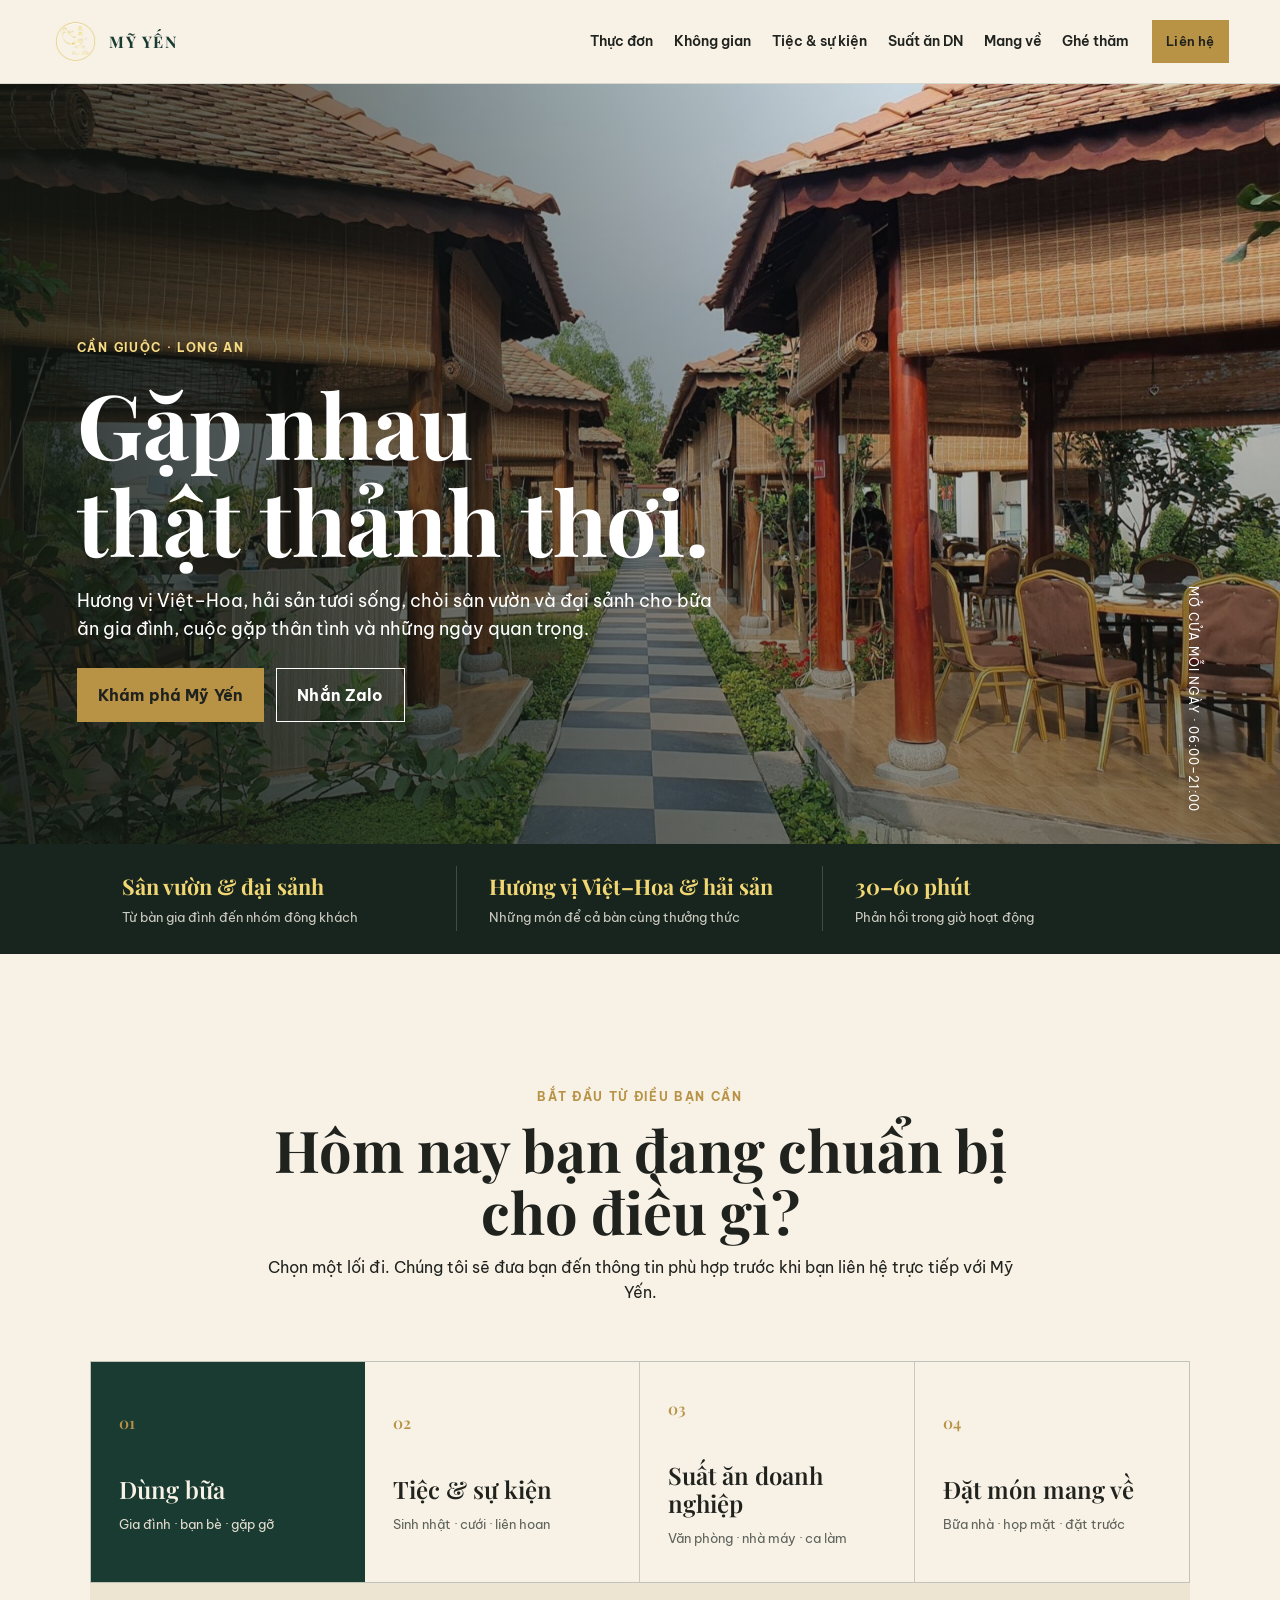
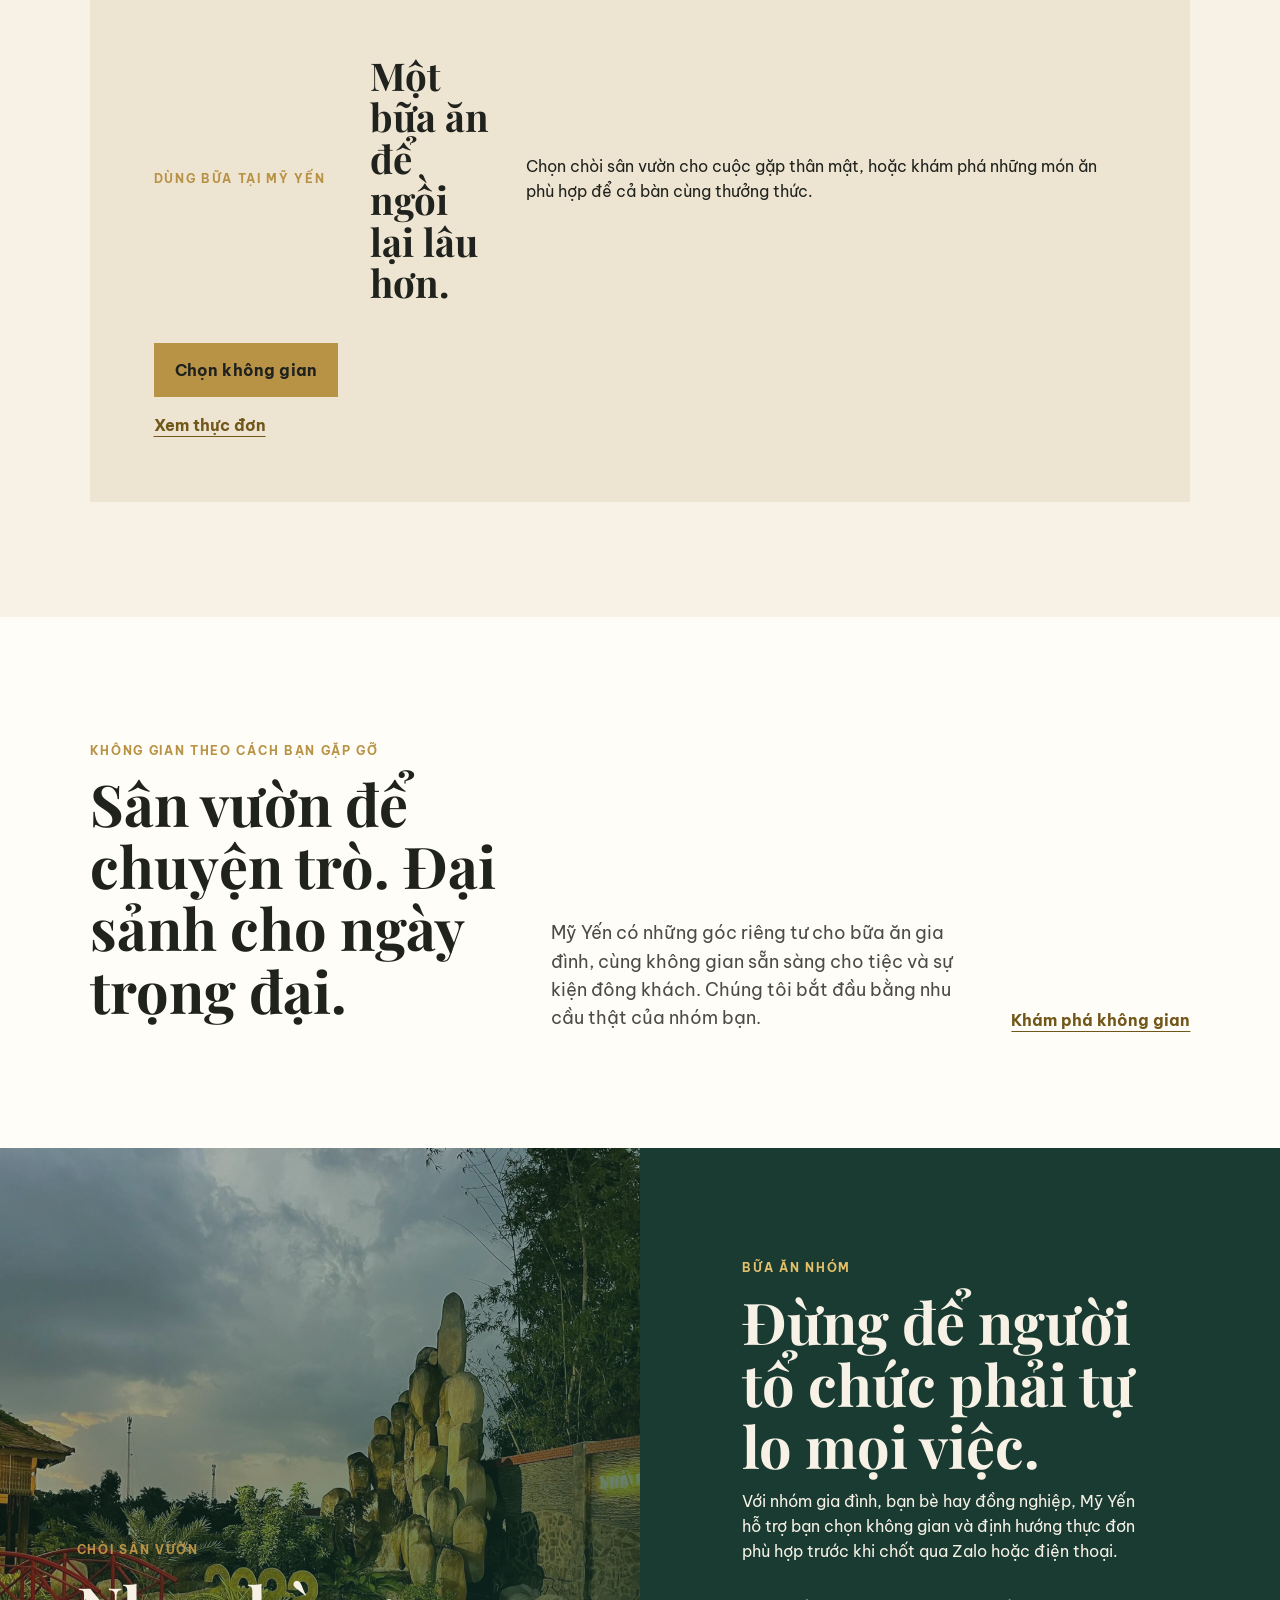
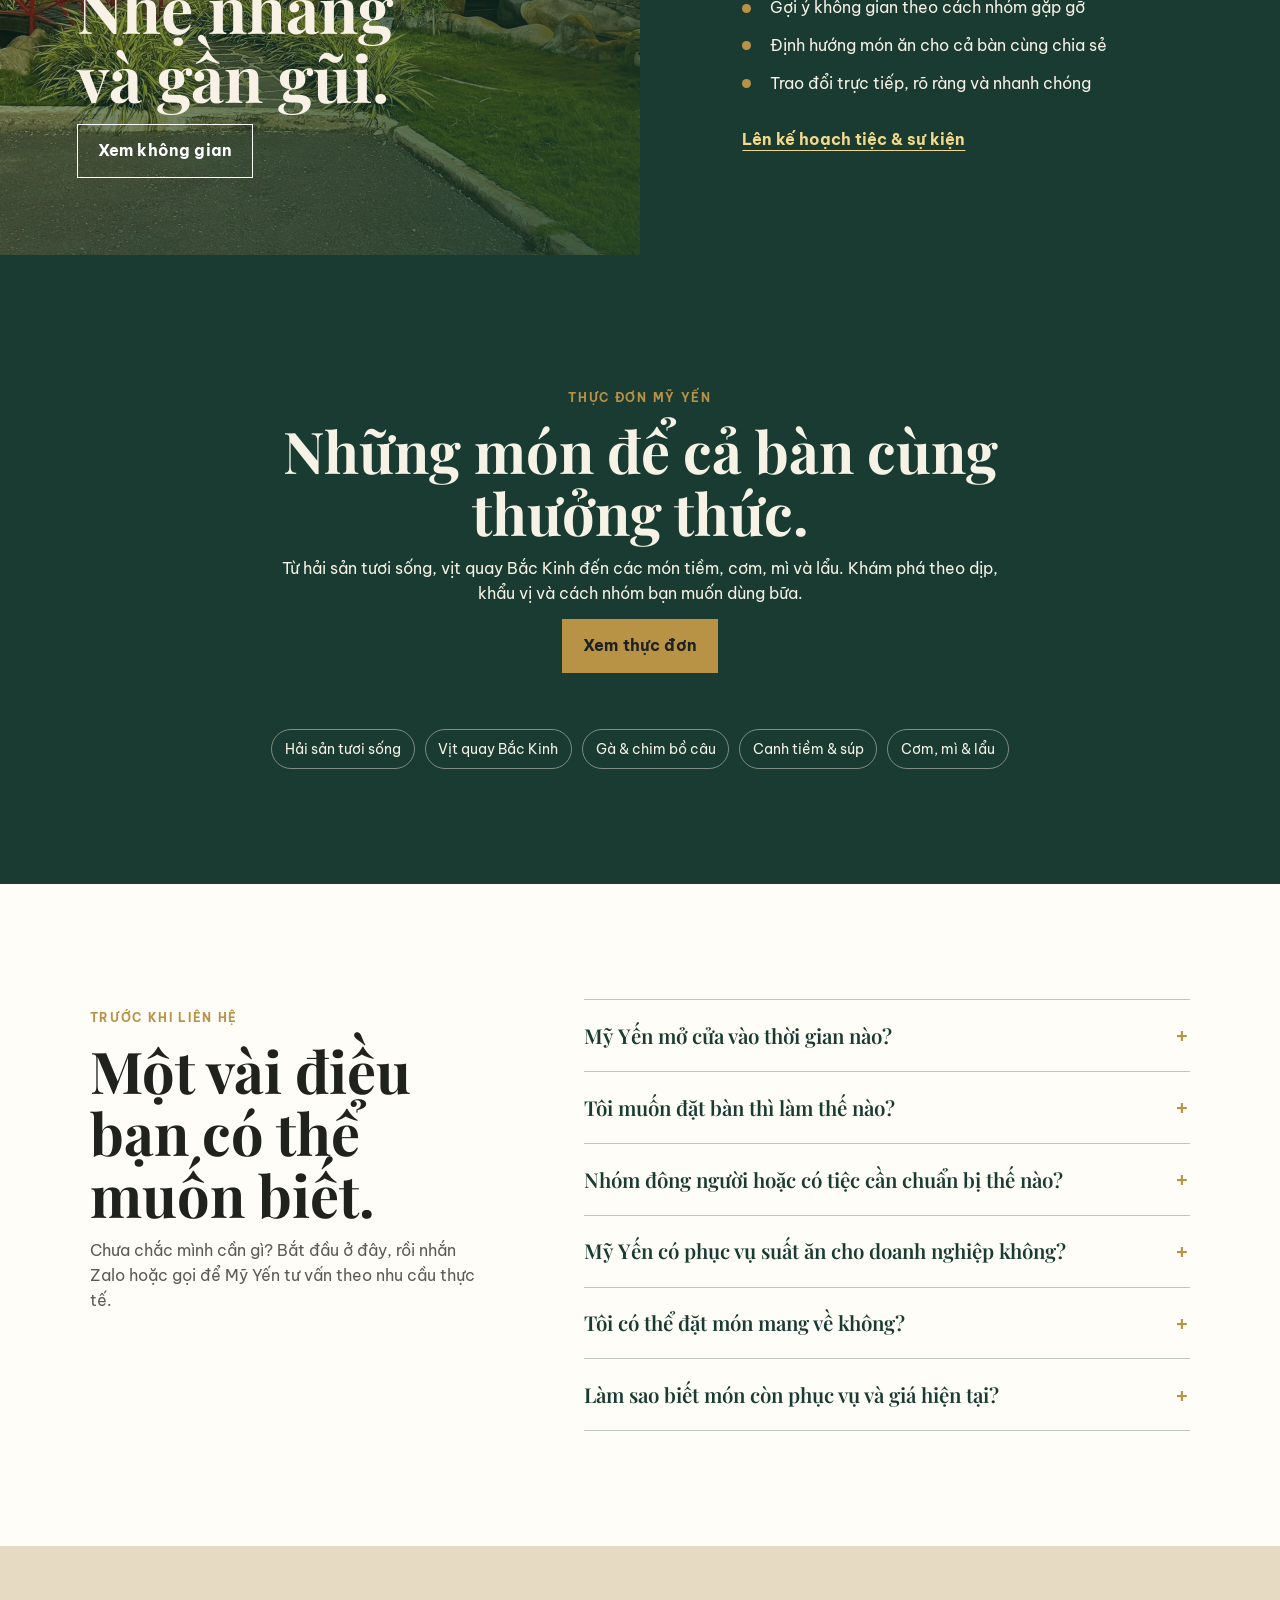
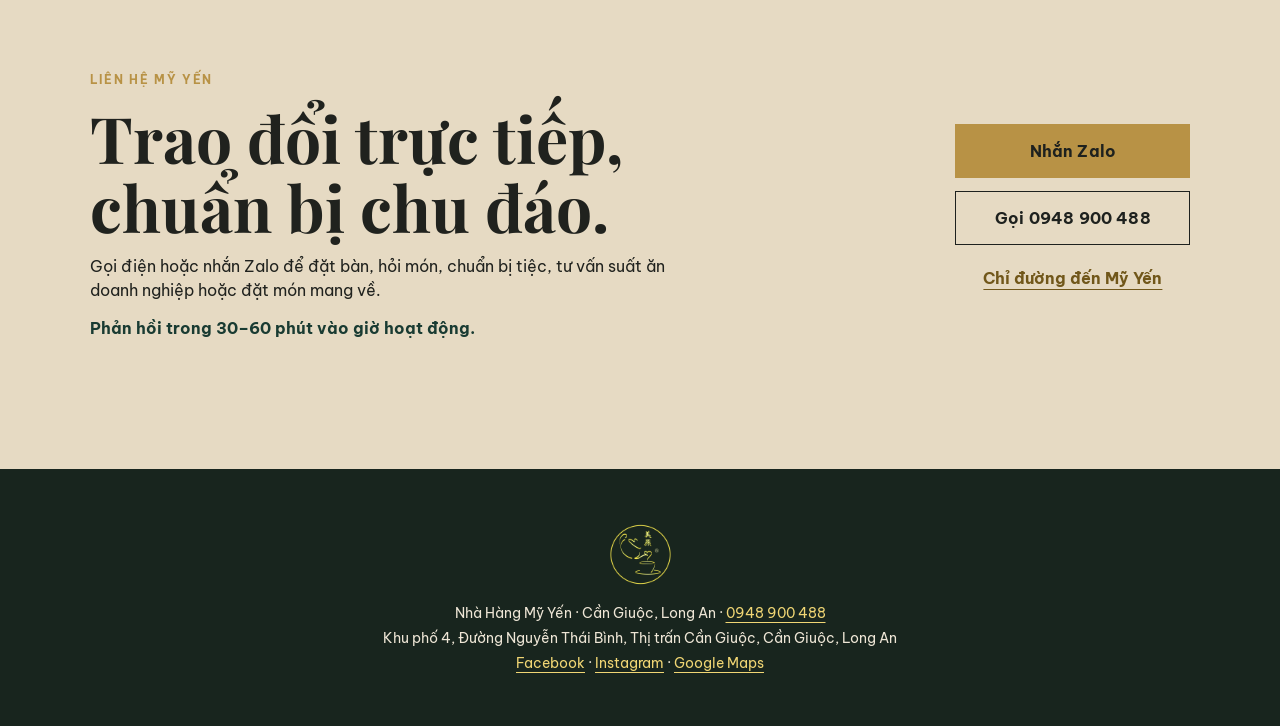
==== commit 2bfdefa7: "Add customer FAQ section" ====
--- a/index.html
+++ b/index.html
@@ -8,6 +8,7 @@
   <link rel="icon" type="image/svg+xml" href="data:image/svg+xml,%3Csvg xmlns='http://www.w3.org/2000/svg' viewBox='0 0 64 64'%3E%3Ccircle cx='32' cy='32' r='30' fill='%23193b32'/%3E%3Cpath d='M18 39h28M22 39c2 11 18 11 20 0M24 25c2-6 14-6 16 0' fill='none' stroke='%23b89245' stroke-width='3' stroke-linecap='round'/%3E%3C/svg%3E">
   <link rel="preconnect" href="https://fonts.googleapis.com"><link rel="preconnect" href="https://fonts.gstatic.com" crossorigin><link href="https://fonts.googleapis.com/css2?family=Be+Vietnam+Pro:wght@400;500;600;700&family=Playfair+Display:wght@500;600;700&display=swap" rel="stylesheet"><link rel="stylesheet" href="styles.css"><link rel="stylesheet" href="enhancements.css">
   <script type="application/ld+json">{"@context":"https://schema.org","@type":"Restaurant","name":"Nhà Hàng Mỹ Yến","url":"https://nhahangmyyen.com/","image":"https://nhahangmyyen.com/assets/garden-walkway.jpg","telephone":"+84948900488","email":"nhahangmyyen88@gmail.com","servesCuisine":["Vietnamese","Vietnamese-Hoa","Seafood"],"menu":"https://nhahangmyyen.com/menu.html","hasMap":"https://maps.app.goo.gl/wLhEkWt8MZcC4Axw8","address":{"@type":"PostalAddress","streetAddress":"Đường Nguyễn Thái Bình, Khu phố 4","addressLocality":"Thị trấn Cần Giuộc, Cần Giuộc","addressRegion":"Long An","addressCountry":"VN"},"openingHoursSpecification":{"@type":"OpeningHoursSpecification","dayOfWeek":["Monday","Tuesday","Wednesday","Thursday","Friday","Saturday","Sunday"],"opens":"06:00","closes":"21:00"},"sameAs":["https://www.facebook.com/nhahangmyyen88/","https://www.instagram.com/nhahangmyyen/"]}</script>
+<script type="application/ld+json">{"@context":"https://schema.org","@type":"FAQPage","mainEntity":[{"@type":"Question","name":"Mỹ Yến mở cửa vào thời gian nào?","acceptedAnswer":{"@type":"Answer","text":"Nhà hàng mở cửa mỗi ngày từ 06:00 đến 21:00. Bữa sáng phục vụ từ 06:00 đến 12:00."}},{"@type":"Question","name":"Tôi muốn đặt bàn thì làm thế nào?","acceptedAnswer":{"@type":"Answer","text":"Vui lòng nhắn Zalo hoặc gọi 0948 900 488. Mỹ Yến sẽ kiểm tra chỗ trống và xác nhận trực tiếp."}},{"@type":"Question","name":"Mỹ Yến có phục vụ suất ăn cho doanh nghiệp không?","acceptedAnswer":{"@type":"Answer","text":"Có. Nhà hàng tư vấn suất ăn hằng ngày cho văn phòng, công ty, nhà máy và cơ sở sản xuất theo nhu cầu thực tế."}}]}</script>
 </head>
 <body>
 <a class="skip" href="#main">Đi đến nội dung</a>
@@ -19,6 +20,17 @@
 <section class="section quiet-intro"><div><p class="eyebrow">Không gian theo cách bạn gặp gỡ</p><h2>Sân vườn để chuyện trò. Đại sảnh cho ngày trọng đại.</h2></div><p class="lead">Mỹ Yến có những góc riêng tư cho bữa ăn gia đình, cùng không gian sẵn sàng cho tiệc và sự kiện đông khách. Chúng tôi bắt đầu bằng nhu cầu thật của nhóm bạn.</p><a class="text-link" href="spaces.html">Khám phá không gian</a></section>
 <section class="service-split"><article class="service-visual garden-placeholder"><div><p class="eyebrow">Chòi sân vườn</p><h2>Nhẹ nhàng<br>và gần gũi.</h2><a href="spaces.html" class="button button-ghost">Xem không gian</a></div></article><article class="service-copy"><p class="eyebrow">Bữa ăn nhóm</p><h2>Đừng để người tổ chức phải tự lo mọi việc.</h2><p>Với nhóm gia đình, bạn bè hay đồng nghiệp, Mỹ Yến hỗ trợ bạn chọn không gian và định hướng thực đơn phù hợp trước khi chốt qua Zalo hoặc điện thoại.</p><ul class="check-list"><li>Gợi ý không gian theo cách nhóm gặp gỡ</li><li>Định hướng món ăn cho cả bàn cùng chia sẻ</li><li>Trao đổi trực tiếp, rõ ràng và nhanh chóng</li></ul><a class="text-link" href="events.html">Lên kế hoạch tiệc & sự kiện</a></article></section>
 <section class="menu-section section menu-glimpse"><div class="section-heading"><p class="eyebrow">Thực đơn Mỹ Yến</p><h2>Những món để cả bàn cùng thưởng thức.</h2><p>Từ hải sản tươi sống, vịt quay Bắc Kinh đến các món tiềm, cơm, mì và lẩu. Khám phá theo dịp, khẩu vị và cách nhóm bạn muốn dùng bữa.</p><a class="button" href="menu.html">Xem thực đơn</a></div><div class="menu-categories"><span>Hải sản tươi sống</span><span>Vịt quay Bắc Kinh</span><span>Gà & chim bồ câu</span><span>Canh tiềm & súp</span><span>Cơm, mì & lẩu</span></div></section>
+<section class="faq section" id="faq" aria-labelledby="faq-title">
+  <div class="faq-intro"><p class="eyebrow">Trước khi liên hệ</p><h2 id="faq-title">Một vài điều bạn có thể muốn biết.</h2><p>Chưa chắc mình cần gì? Bắt đầu ở đây, rồi nhắn Zalo hoặc gọi để Mỹ Yến tư vấn theo nhu cầu thực tế.</p></div>
+  <div class="faq-list">
+    <details><summary>Mỹ Yến mở cửa vào thời gian nào?</summary><p>Nhà hàng mở cửa mỗi ngày từ 06:00 đến 21:00. Bữa sáng phục vụ từ 06:00 đến 12:00.</p></details>
+    <details><summary>Tôi muốn đặt bàn thì làm thế nào?</summary><p>Vui lòng nhắn Zalo hoặc gọi 0948 900 488. Mỹ Yến sẽ kiểm tra chỗ trống và xác nhận trực tiếp với bạn.</p></details>
+    <details><summary>Nhóm đông người hoặc có tiệc cần chuẩn bị thế nào?</summary><p>Hãy cho Mỹ Yến biết dịp gặp gỡ, số khách và ngày dự kiến. Chúng tôi sẽ tư vấn không gian, định hướng món và các bước chuẩn bị phù hợp.</p></details>
+    <details><summary>Mỹ Yến có phục vụ suất ăn cho doanh nghiệp không?</summary><p>Có. Nhà hàng tư vấn suất ăn hằng ngày cho văn phòng, công ty, nhà máy và cơ sở sản xuất theo số lượng, ca làm và nhu cầu thực tế.</p></details>
+    <details><summary>Tôi có thể đặt món mang về không?</summary><p>Có. Nhắn Zalo hoặc gọi trước để hỏi món, thời gian chuẩn bị và nhận xác nhận trực tiếp từ nhà hàng.</p></details>
+    <details><summary>Làm sao biết món còn phục vụ và giá hiện tại?</summary><p>Thực đơn trên trang giúp bạn tham khảo trước. Với hải sản tươi sống, món theo mùa và đơn nhóm, hãy liên hệ Mỹ Yến để xác nhận món, giá và cách phục vụ phù hợp.</p></details>
+  </div>
+</section>
 <section class="contact-landing section" id="contact"><div><p class="eyebrow">Liên hệ Mỹ Yến</p><h2>Trao đổi trực tiếp,<br>chuẩn bị chu đáo.</h2><p>Gọi điện hoặc nhắn Zalo để đặt bàn, hỏi món, chuẩn bị tiệc, tư vấn suất ăn doanh nghiệp hoặc đặt món mang về.</p><p class="contact-promise">Phản hồi trong 30–60 phút vào giờ hoạt động.</p></div><div class="contact-actions"><a class="button" href="https://zalo.me/0948900488" target="_blank" rel="noopener">Nhắn Zalo</a><a class="button button-outline" href="tel:+84948900488">Gọi 0948 900 488</a><a class="text-link" href="https://maps.app.goo.gl/wLhEkWt8MZcC4Axw8" target="_blank" rel="noopener">Chỉ đường đến Mỹ Yến</a></div></section>
 </main>
 <footer><img src="assets/logo.png" alt="Nhà Hàng Mỹ Yến"><p>Nhà Hàng Mỹ Yến · Cần Giuộc, Long An · <a href="tel:+84948900488">0948 900 488</a></p><p>Khu phố 4, Đường Nguyễn Thái Bình, Thị trấn Cần Giuộc, Cần Giuộc, Long An</p><p><a href="https://www.facebook.com/nhahangmyyen88/" target="_blank" rel="noopener">Facebook</a> · <a href="https://www.instagram.com/nhahangmyyen/" target="_blank" rel="noopener">Instagram</a> · <a href="https://maps.app.goo.gl/wLhEkWt8MZcC4Axw8" target="_blank" rel="noopener">Google Maps</a></p></footer>
--- a/enhancements.css
+++ b/enhancements.css
@@ -200,3 +200,50 @@
 .occasion-grid article { padding:2rem; background:var(--ivory); border-top:3px solid var(--aged-gold); }
 .occasion-grid h3 { font-size:1.6rem; }
 @media (max-width:800px) { .menu-skeleton-grid,.occasion-grid{grid-template-columns:1fr}.menu-skeleton-card{min-height:220px}.menu-skeleton-card h3{margin-top:1rem} }
+
+/* Guided group-event helper */
+.group-helper { background: #f7f1e6; }
+.group-helper-grid { max-width: 1180px; margin: 0 auto; display: grid; grid-template-columns: minmax(0, 1.25fr) minmax(300px, .75fr); gap: 1.25rem; align-items: start; }
+.group-helper-steps { display: grid; gap: 1px; background: rgba(25,59,50,.2); border: 1px solid rgba(25,59,50,.2); }
+.helper-step { margin: 0; padding: 1.6rem; border: 0; background: #fffdf8; }
+.helper-step legend { width: 100%; padding: 0; color: var(--jade); font: 600 1.35rem/1.2 "Playfair Display", serif; }
+.helper-step legend span { color: var(--aged-gold); margin-right: .6rem; font-size: .95rem; }
+.helper-step legend small { display: inline-block; margin-left: .6rem; color: #6a695f; font: 500 .76rem "Be Vietnam Pro", sans-serif; }
+.choice-grid { display: grid; grid-template-columns: repeat(2, 1fr); gap: .65rem; margin-top: 1rem; }
+.choice-grid-compact { grid-template-columns: repeat(4, 1fr); }
+.choice-grid button { min-height: 54px; padding: .7rem; border: 1px solid rgba(25,59,50,.25); background: #f7f1e6; color: var(--ink); font: 600 .87rem/1.3 "Be Vietnam Pro", sans-serif; cursor: pointer; transition: background .18s ease, border-color .18s ease, color .18s ease; }
+.choice-grid button:is(:hover,:focus-visible,.is-selected) { border-color: var(--jade); background: var(--jade); color: var(--ivory); outline: 0; }
+.helper-date-row { display: grid; grid-template-columns: 1.2fr .8fr; gap: .8rem; }
+.helper-date-row label { margin: 1rem 0 0; color: #3f433e; }
+.group-summary { position: sticky; top: 105px; padding: clamp(1.6rem,4vw,2.5rem); background: var(--jade); color: var(--ivory); }
+.group-summary .eyebrow { color: #e3bf6a; }
+.group-summary h3 { font-size: clamp(2rem,3vw,2.9rem); }
+.group-summary-actions { display: grid; gap: .75rem; margin-top: 1.7rem; }
+.group-summary .button-outline { border-color: #f7f1e6; color: #f7f1e6 !important; }
+.group-summary .button:disabled { cursor: not-allowed; opacity: .48; }
+.group-summary .text-link { color: #f1d674; text-align: center; }
+.helper-note { color: #ded8c8; font-size: .82rem; }
+@media (max-width: 900px) {
+  .group-helper-grid { grid-template-columns: 1fr; }
+  .group-summary { position: static; }
+  .choice-grid-compact { grid-template-columns: repeat(2, 1fr); }
+}
+@media (max-width: 540px) {
+  .helper-step { padding: 1.3rem; }
+  .choice-grid, .choice-grid-compact, .helper-date-row { grid-template-columns: 1fr; }
+  .group-summary { padding: 1.6rem; }
+}
+
+
+/* Customer FAQ */
+.faq { display:grid; grid-template-columns:minmax(280px,.8fr) minmax(0,1.2fr); gap:clamp(2rem,7vw,8rem); background:#fffdf8; }
+.faq-intro { align-self:start; position:sticky; top:115px; }
+.faq-intro p:not(.eyebrow) { max-width:430px; color:#5c5b53; }
+.faq-list { border-top:1px solid rgba(25,59,50,.28); }
+.faq-list details { border-bottom:1px solid rgba(25,59,50,.28); padding:0; }
+.faq-list summary { display:flex; align-items:center; justify-content:space-between; gap:1rem; padding:1.35rem 0; color:var(--jade); cursor:pointer; font:600 clamp(1.05rem,1.7vw,1.28rem)/1.35 "Playfair Display",serif; list-style:none; }
+.faq-list summary::-webkit-details-marker { display:none; }
+.faq-list summary::after { content:"+"; flex:0 0 auto; color:var(--aged-gold); font:400 1.65rem/1 "Be Vietnam Pro",sans-serif; }
+.faq-list details[open] summary::after { content:"−"; }
+.faq-list details p { max-width:680px; margin:0; padding:0 2.4rem 1.35rem 0; color:#50534d; }
+@media (max-width:900px) { .faq { grid-template-columns:1fr; gap:1.8rem; }.faq-intro { position:static; } }
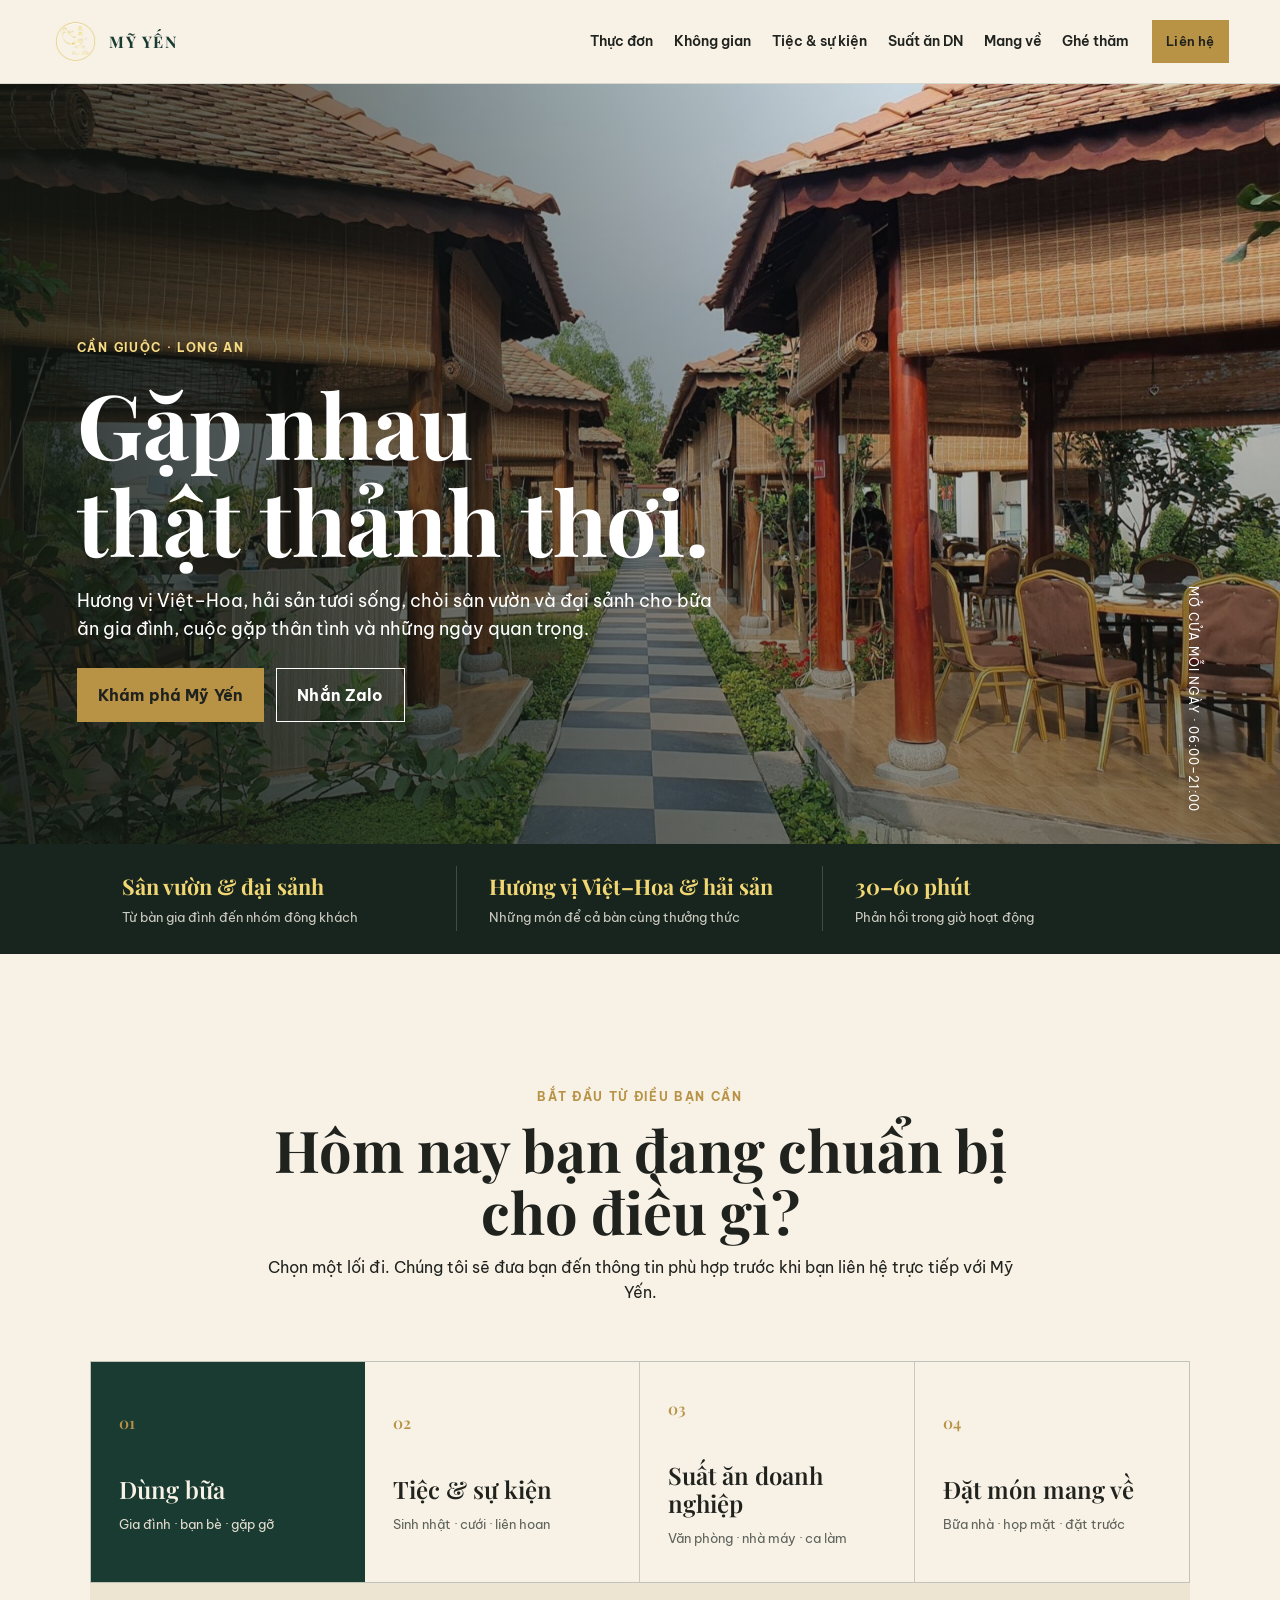
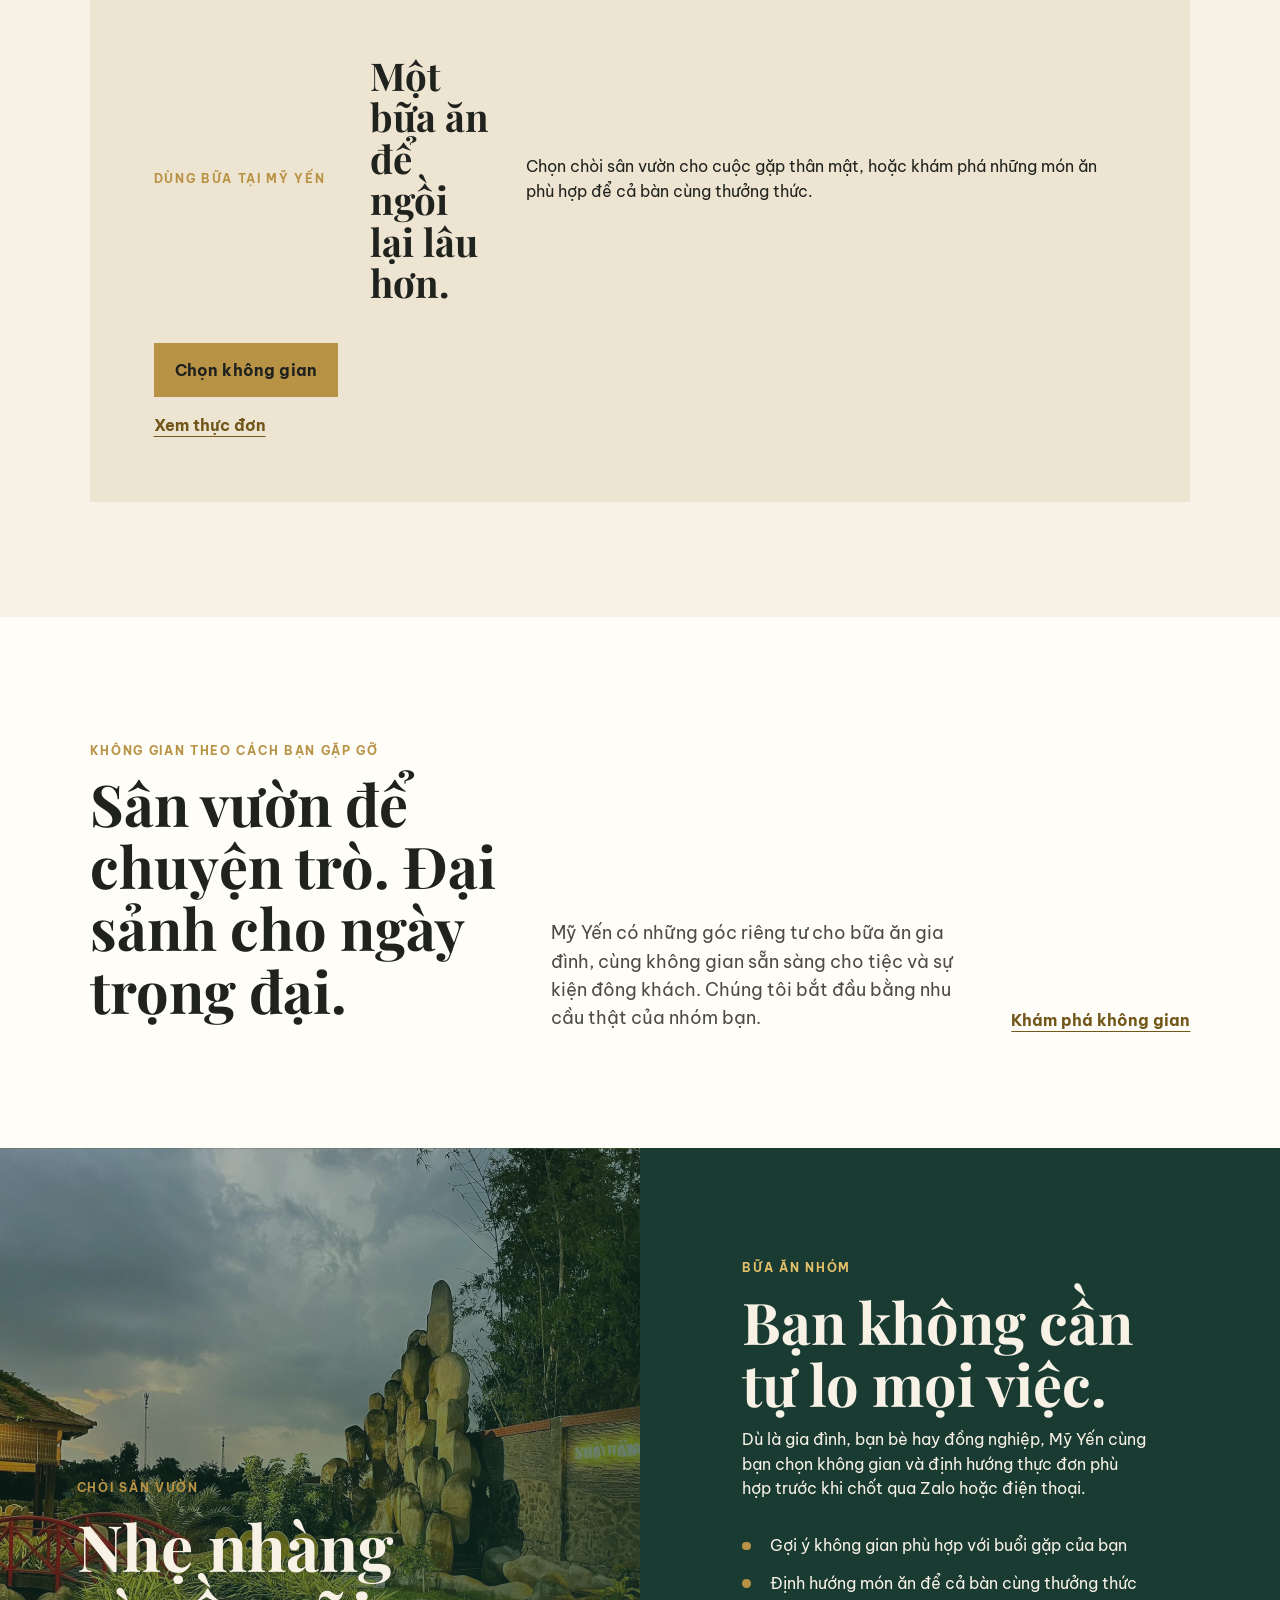
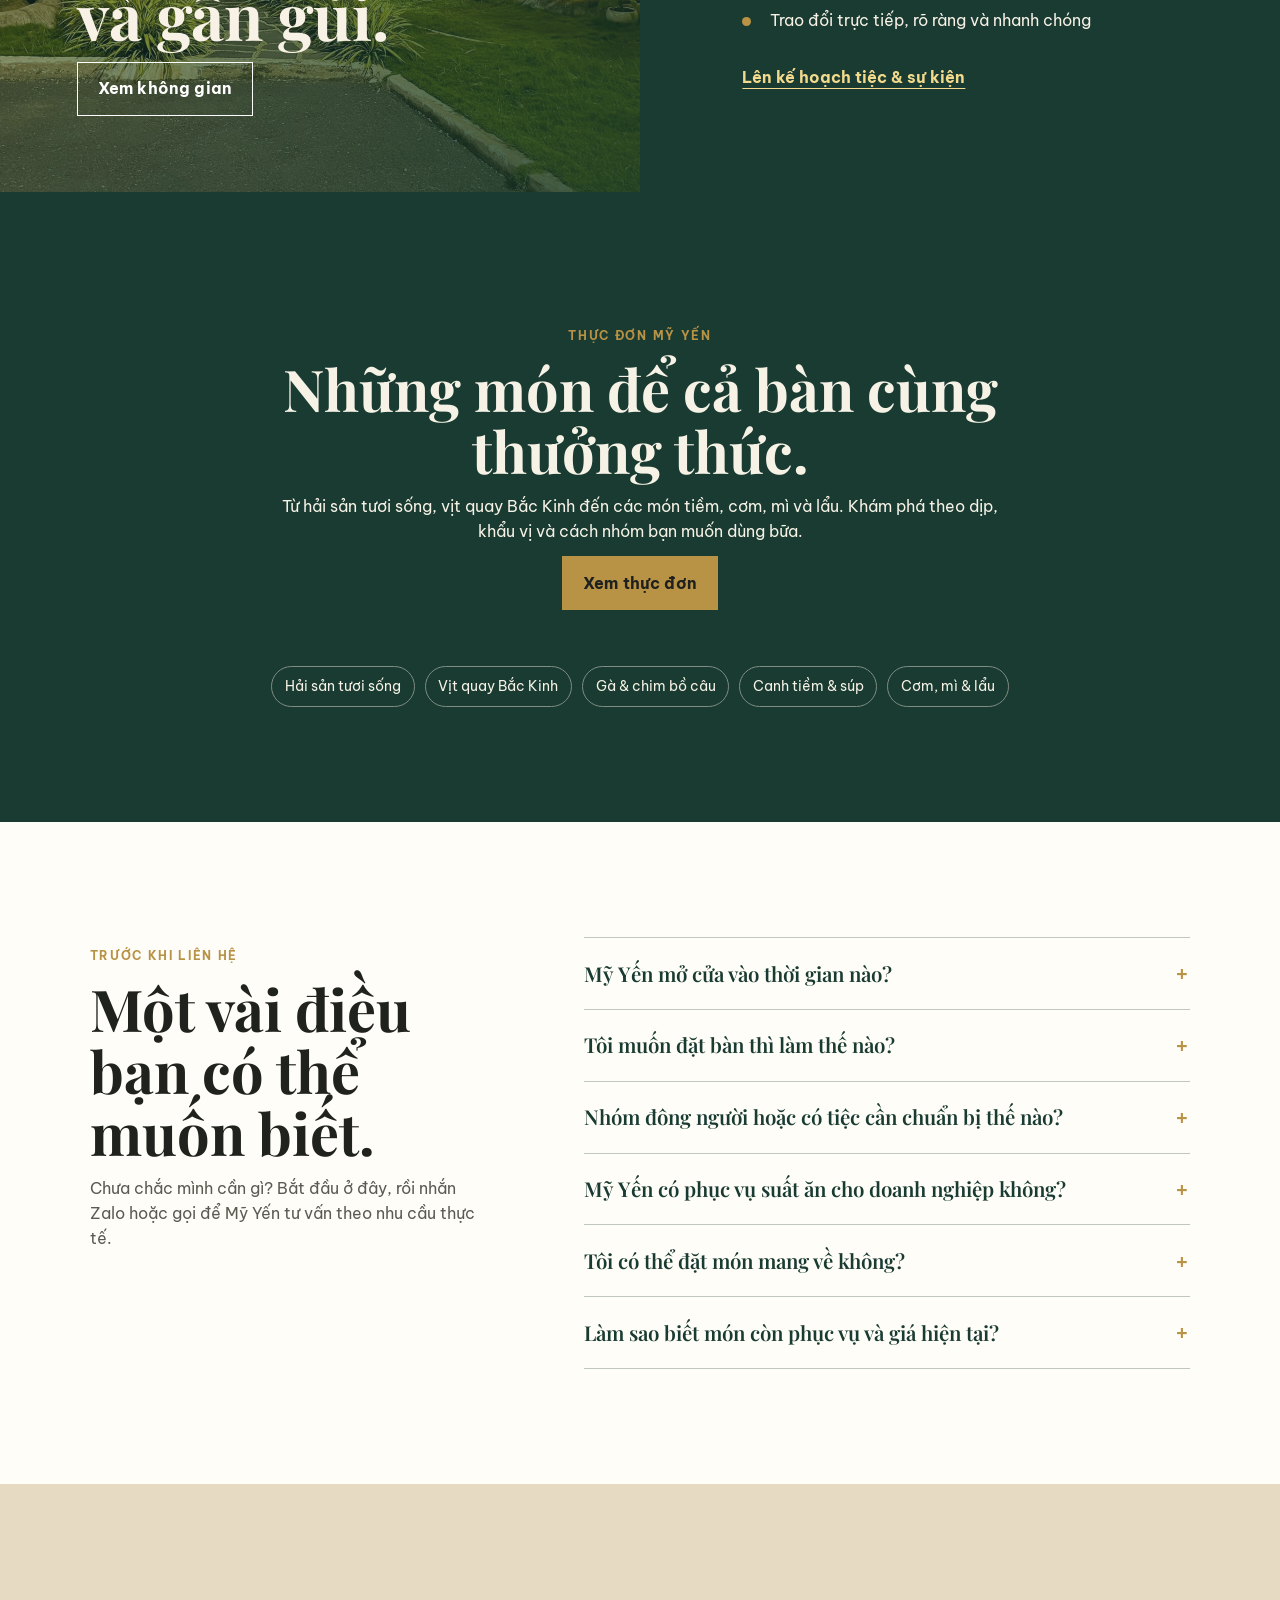
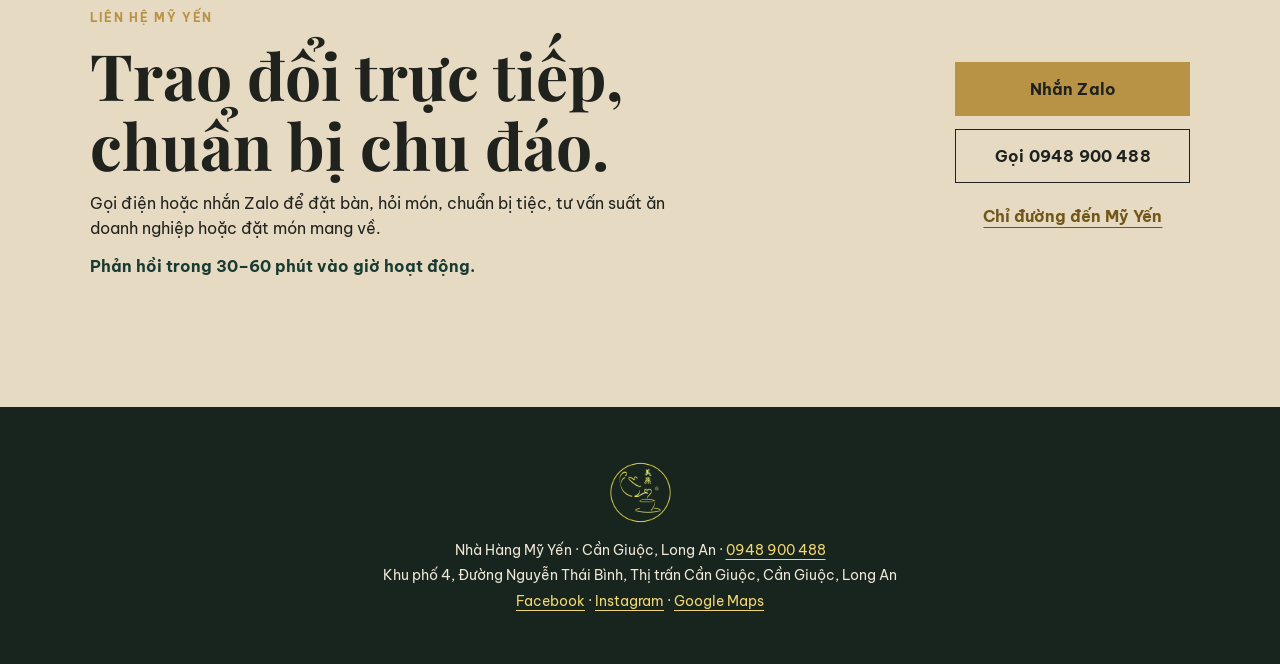
==== commit e7ec8658: "Refine customer language and FAQ actions" ====
--- a/index.html
+++ b/index.html
@@ -18,17 +18,17 @@
 <section class="proof-strip" aria-label="Thông tin nổi bật"><p><strong>Sân vườn & đại sảnh</strong><span>Từ bàn gia đình đến nhóm đông khách</span></p><p><strong>Hương vị Việt–Hoa & hải sản</strong><span>Những món để cả bàn cùng thưởng thức</span></p><p><strong>30–60 phút</strong><span>Phản hồi trong giờ hoạt động</span></p></section>
 <section class="pathways section" id="start" aria-labelledby="path-title"><div class="section-heading"><p class="eyebrow">Bắt đầu từ điều bạn cần</p><h2 id="path-title">Hôm nay bạn đang chuẩn bị cho điều gì?</h2><p>Chọn một lối đi. Chúng tôi sẽ đưa bạn đến thông tin phù hợp trước khi bạn liên hệ trực tiếp với Mỹ Yến.</p></div><div class="path-grid" role="tablist" aria-label="Các nhu cầu tại Mỹ Yến"><button class="path-card is-active" data-path="dine" role="tab" aria-selected="true"><span>01</span><strong>Dùng bữa</strong><small>Gia đình · bạn bè · gặp gỡ</small></button><button class="path-card" data-path="event" role="tab" aria-selected="false"><span>02</span><strong>Tiệc & sự kiện</strong><small>Sinh nhật · cưới · liên hoan</small></button><button class="path-card" data-path="corporate" role="tab" aria-selected="false"><span>03</span><strong>Suất ăn doanh nghiệp</strong><small>Văn phòng · nhà máy · ca làm</small></button><button class="path-card" data-path="takeaway" role="tab" aria-selected="false"><span>04</span><strong>Đặt món mang về</strong><small>Bữa nhà · họp mặt · đặt trước</small></button></div><article class="path-panel" id="path-panel" aria-live="polite"><p class="eyebrow" id="path-kicker">Dùng bữa tại Mỹ Yến</p><h3 id="path-heading">Một bữa ăn để ngồi lại lâu hơn.</h3><p id="path-copy">Chọn chòi sân vườn cho cuộc gặp thân mật, hoặc khám phá những món ăn phù hợp để cả bàn cùng thưởng thức.</p><div class="path-actions"><a class="button" id="path-primary" href="spaces.html">Chọn không gian</a><a class="text-link" id="path-secondary" href="menu.html">Xem thực đơn</a></div></article></section>
 <section class="section quiet-intro"><div><p class="eyebrow">Không gian theo cách bạn gặp gỡ</p><h2>Sân vườn để chuyện trò. Đại sảnh cho ngày trọng đại.</h2></div><p class="lead">Mỹ Yến có những góc riêng tư cho bữa ăn gia đình, cùng không gian sẵn sàng cho tiệc và sự kiện đông khách. Chúng tôi bắt đầu bằng nhu cầu thật của nhóm bạn.</p><a class="text-link" href="spaces.html">Khám phá không gian</a></section>
-<section class="service-split"><article class="service-visual garden-placeholder"><div><p class="eyebrow">Chòi sân vườn</p><h2>Nhẹ nhàng<br>và gần gũi.</h2><a href="spaces.html" class="button button-ghost">Xem không gian</a></div></article><article class="service-copy"><p class="eyebrow">Bữa ăn nhóm</p><h2>Đừng để người tổ chức phải tự lo mọi việc.</h2><p>Với nhóm gia đình, bạn bè hay đồng nghiệp, Mỹ Yến hỗ trợ bạn chọn không gian và định hướng thực đơn phù hợp trước khi chốt qua Zalo hoặc điện thoại.</p><ul class="check-list"><li>Gợi ý không gian theo cách nhóm gặp gỡ</li><li>Định hướng món ăn cho cả bàn cùng chia sẻ</li><li>Trao đổi trực tiếp, rõ ràng và nhanh chóng</li></ul><a class="text-link" href="events.html">Lên kế hoạch tiệc & sự kiện</a></article></section>
+<section class="service-split"><article class="service-visual garden-placeholder"><div><p class="eyebrow">Chòi sân vườn</p><h2>Nhẹ nhàng<br>và gần gũi.</h2><a href="spaces.html" class="button button-ghost">Xem không gian</a></div></article><article class="service-copy"><p class="eyebrow">Bữa ăn nhóm</p><h2>Bạn không cần tự lo mọi việc.</h2><p>Dù là gia đình, bạn bè hay đồng nghiệp, Mỹ Yến cùng bạn chọn không gian và định hướng thực đơn phù hợp trước khi chốt qua Zalo hoặc điện thoại.</p><ul class="check-list"><li>Gợi ý không gian phù hợp với buổi gặp của bạn</li><li>Định hướng món ăn để cả bàn cùng thưởng thức</li><li>Trao đổi trực tiếp, rõ ràng và nhanh chóng</li></ul><a class="text-link" href="events.html">Lên kế hoạch tiệc & sự kiện</a></article></section>
 <section class="menu-section section menu-glimpse"><div class="section-heading"><p class="eyebrow">Thực đơn Mỹ Yến</p><h2>Những món để cả bàn cùng thưởng thức.</h2><p>Từ hải sản tươi sống, vịt quay Bắc Kinh đến các món tiềm, cơm, mì và lẩu. Khám phá theo dịp, khẩu vị và cách nhóm bạn muốn dùng bữa.</p><a class="button" href="menu.html">Xem thực đơn</a></div><div class="menu-categories"><span>Hải sản tươi sống</span><span>Vịt quay Bắc Kinh</span><span>Gà & chim bồ câu</span><span>Canh tiềm & súp</span><span>Cơm, mì & lẩu</span></div></section>
 <section class="faq section" id="faq" aria-labelledby="faq-title">
   <div class="faq-intro"><p class="eyebrow">Trước khi liên hệ</p><h2 id="faq-title">Một vài điều bạn có thể muốn biết.</h2><p>Chưa chắc mình cần gì? Bắt đầu ở đây, rồi nhắn Zalo hoặc gọi để Mỹ Yến tư vấn theo nhu cầu thực tế.</p></div>
   <div class="faq-list">
-    <details><summary>Mỹ Yến mở cửa vào thời gian nào?</summary><p>Nhà hàng mở cửa mỗi ngày từ 06:00 đến 21:00. Bữa sáng phục vụ từ 06:00 đến 12:00.</p></details>
-    <details><summary>Tôi muốn đặt bàn thì làm thế nào?</summary><p>Vui lòng nhắn Zalo hoặc gọi 0948 900 488. Mỹ Yến sẽ kiểm tra chỗ trống và xác nhận trực tiếp với bạn.</p></details>
-    <details><summary>Nhóm đông người hoặc có tiệc cần chuẩn bị thế nào?</summary><p>Hãy cho Mỹ Yến biết dịp gặp gỡ, số khách và ngày dự kiến. Chúng tôi sẽ tư vấn không gian, định hướng món và các bước chuẩn bị phù hợp.</p></details>
-    <details><summary>Mỹ Yến có phục vụ suất ăn cho doanh nghiệp không?</summary><p>Có. Nhà hàng tư vấn suất ăn hằng ngày cho văn phòng, công ty, nhà máy và cơ sở sản xuất theo số lượng, ca làm và nhu cầu thực tế.</p></details>
-    <details><summary>Tôi có thể đặt món mang về không?</summary><p>Có. Nhắn Zalo hoặc gọi trước để hỏi món, thời gian chuẩn bị và nhận xác nhận trực tiếp từ nhà hàng.</p></details>
-    <details><summary>Làm sao biết món còn phục vụ và giá hiện tại?</summary><p>Thực đơn trên trang giúp bạn tham khảo trước. Với hải sản tươi sống, món theo mùa và đơn nhóm, hãy liên hệ Mỹ Yến để xác nhận món, giá và cách phục vụ phù hợp.</p></details>
+    <details><summary>Mỹ Yến mở cửa vào thời gian nào?</summary><p>Nhà hàng mở cửa mỗi ngày từ 06:00 đến 21:00. Bữa sáng phục vụ từ 06:00 đến 12:00. <a href="visit.html">Xem giờ mở cửa và chỉ đường</a>.</p></details>
+    <details><summary>Tôi muốn đặt bàn thì làm thế nào?</summary><p><a href="https://zalo.me/0948900488" target="_blank" rel="noopener">Nhắn Zalo</a> hoặc gọi <a href="tel:+84948900488">0948 900 488</a>. Mỹ Yến sẽ kiểm tra chỗ trống và xác nhận trực tiếp với bạn.</p></details>
+    <details><summary>Nhóm đông người hoặc có tiệc cần chuẩn bị thế nào?</summary><p>Hãy cho Mỹ Yến biết dịp gặp gỡ, số khách và ngày dự kiến. Chúng tôi sẽ tư vấn không gian, định hướng món và các bước chuẩn bị phù hợp. <a href="events.html#group-helper">Bắt đầu chuẩn bị tiệc</a>.</p></details>
+    <details><summary>Mỹ Yến có phục vụ suất ăn cho doanh nghiệp không?</summary><p>Có. Nhà hàng tư vấn suất ăn hằng ngày cho văn phòng, công ty, nhà máy và cơ sở sản xuất theo số lượng, ca làm và nhu cầu thực tế. <a href="corporate-catering.html">Xem dịch vụ suất ăn doanh nghiệp</a>.</p></details>
+    <details><summary>Tôi có thể đặt món mang về không?</summary><p>Có. Nhắn Zalo hoặc gọi trước để hỏi món, thời gian chuẩn bị và nhận xác nhận trực tiếp từ nhà hàng. <a href="takeaway.html">Xem cách đặt món mang về</a>.</p></details>
+    <details><summary>Làm sao biết món còn phục vụ và giá hiện tại?</summary><p><a href="menu.html">Xem thực đơn</a> để tham khảo trước. Với hải sản tươi sống, món theo mùa và đơn nhóm, hãy liên hệ Mỹ Yến để xác nhận món, giá và cách phục vụ phù hợp.</p></details>
   </div>
 </section>
 <section class="contact-landing section" id="contact"><div><p class="eyebrow">Liên hệ Mỹ Yến</p><h2>Trao đổi trực tiếp,<br>chuẩn bị chu đáo.</h2><p>Gọi điện hoặc nhắn Zalo để đặt bàn, hỏi món, chuẩn bị tiệc, tư vấn suất ăn doanh nghiệp hoặc đặt món mang về.</p><p class="contact-promise">Phản hồi trong 30–60 phút vào giờ hoạt động.</p></div><div class="contact-actions"><a class="button" href="https://zalo.me/0948900488" target="_blank" rel="noopener">Nhắn Zalo</a><a class="button button-outline" href="tel:+84948900488">Gọi 0948 900 488</a><a class="text-link" href="https://maps.app.goo.gl/wLhEkWt8MZcC4Axw8" target="_blank" rel="noopener">Chỉ đường đến Mỹ Yến</a></div></section>
--- a/enhancements.css
+++ b/enhancements.css
@@ -246,4 +246,5 @@
 .faq-list summary::after { content:"+"; flex:0 0 auto; color:var(--aged-gold); font:400 1.65rem/1 "Be Vietnam Pro",sans-serif; }
 .faq-list details[open] summary::after { content:"−"; }
 .faq-list details p { max-width:680px; margin:0; padding:0 2.4rem 1.35rem 0; color:#50534d; }
+.faq-list details p a { color:#71571a; font-weight:700; text-decoration-thickness:1px; text-underline-offset:4px; white-space:nowrap; }
 @media (max-width:900px) { .faq { grid-template-columns:1fr; gap:1.8rem; }.faq-intro { position:static; } }
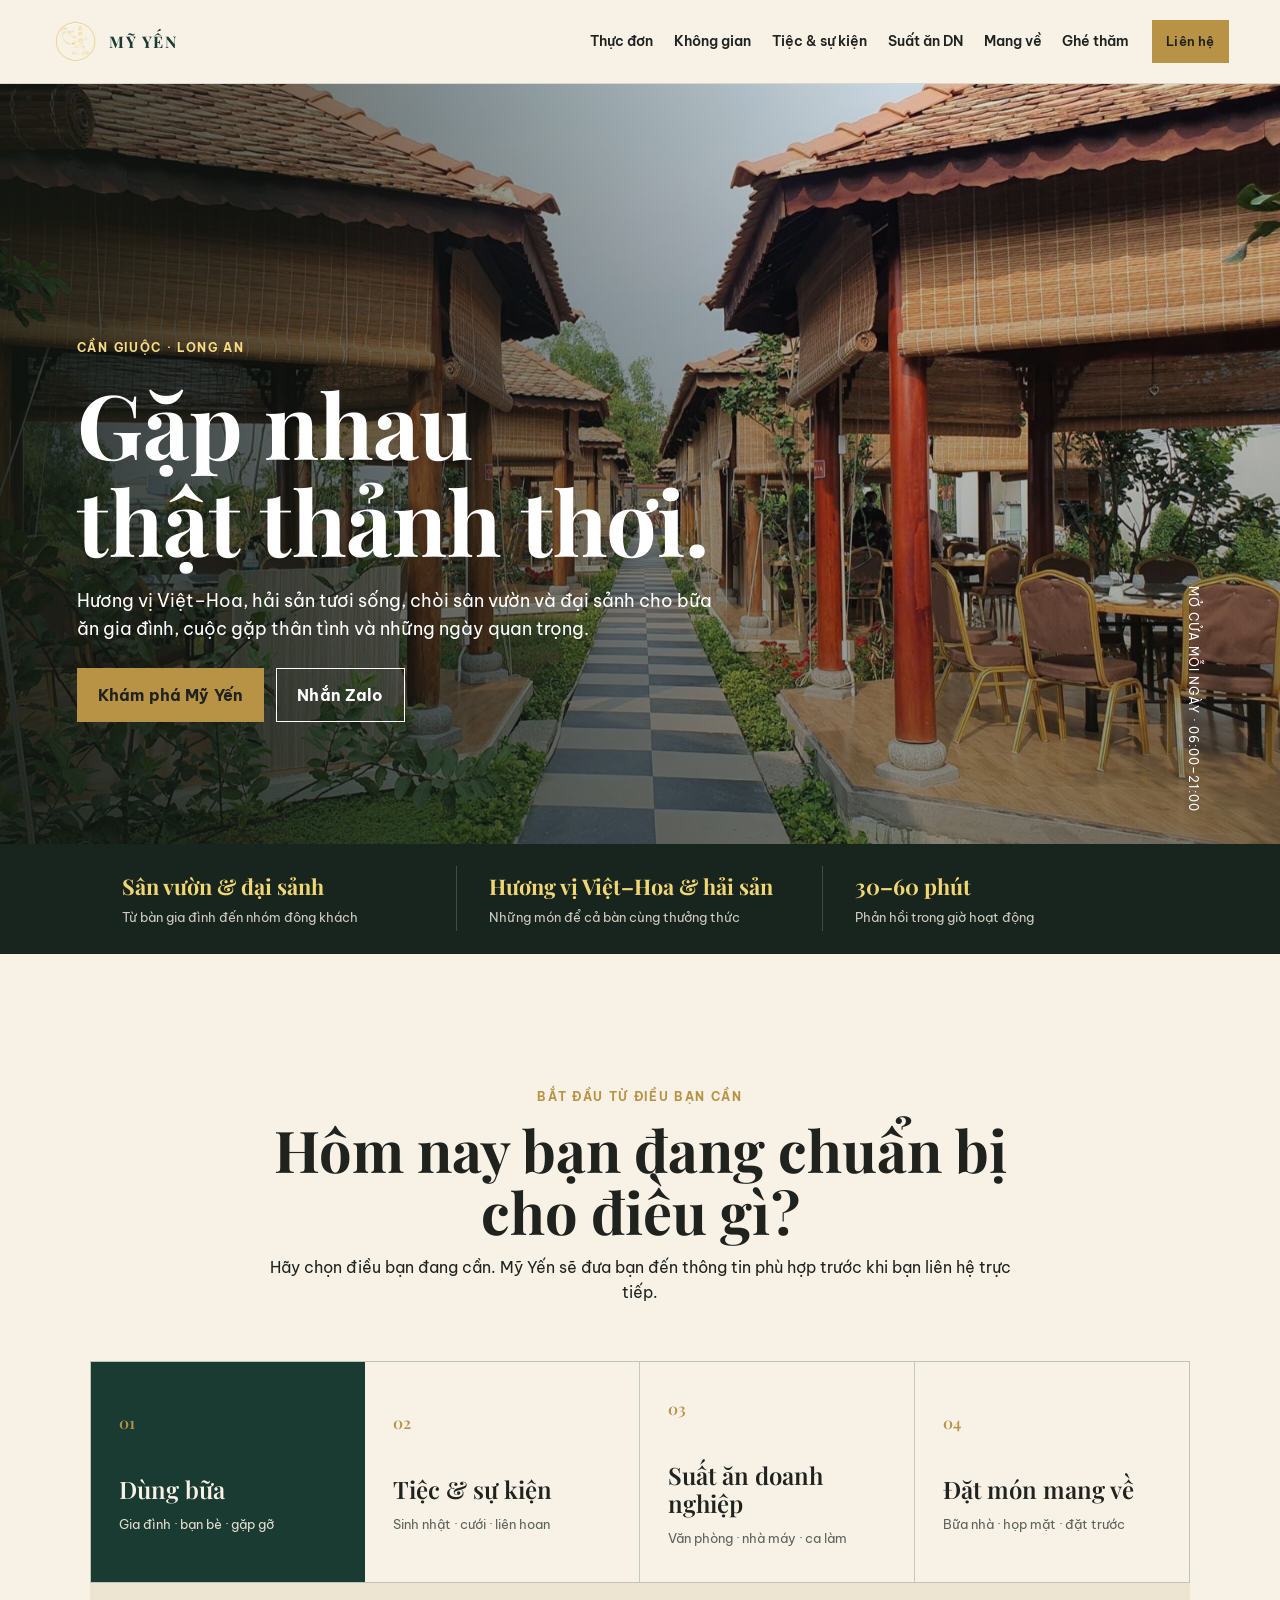
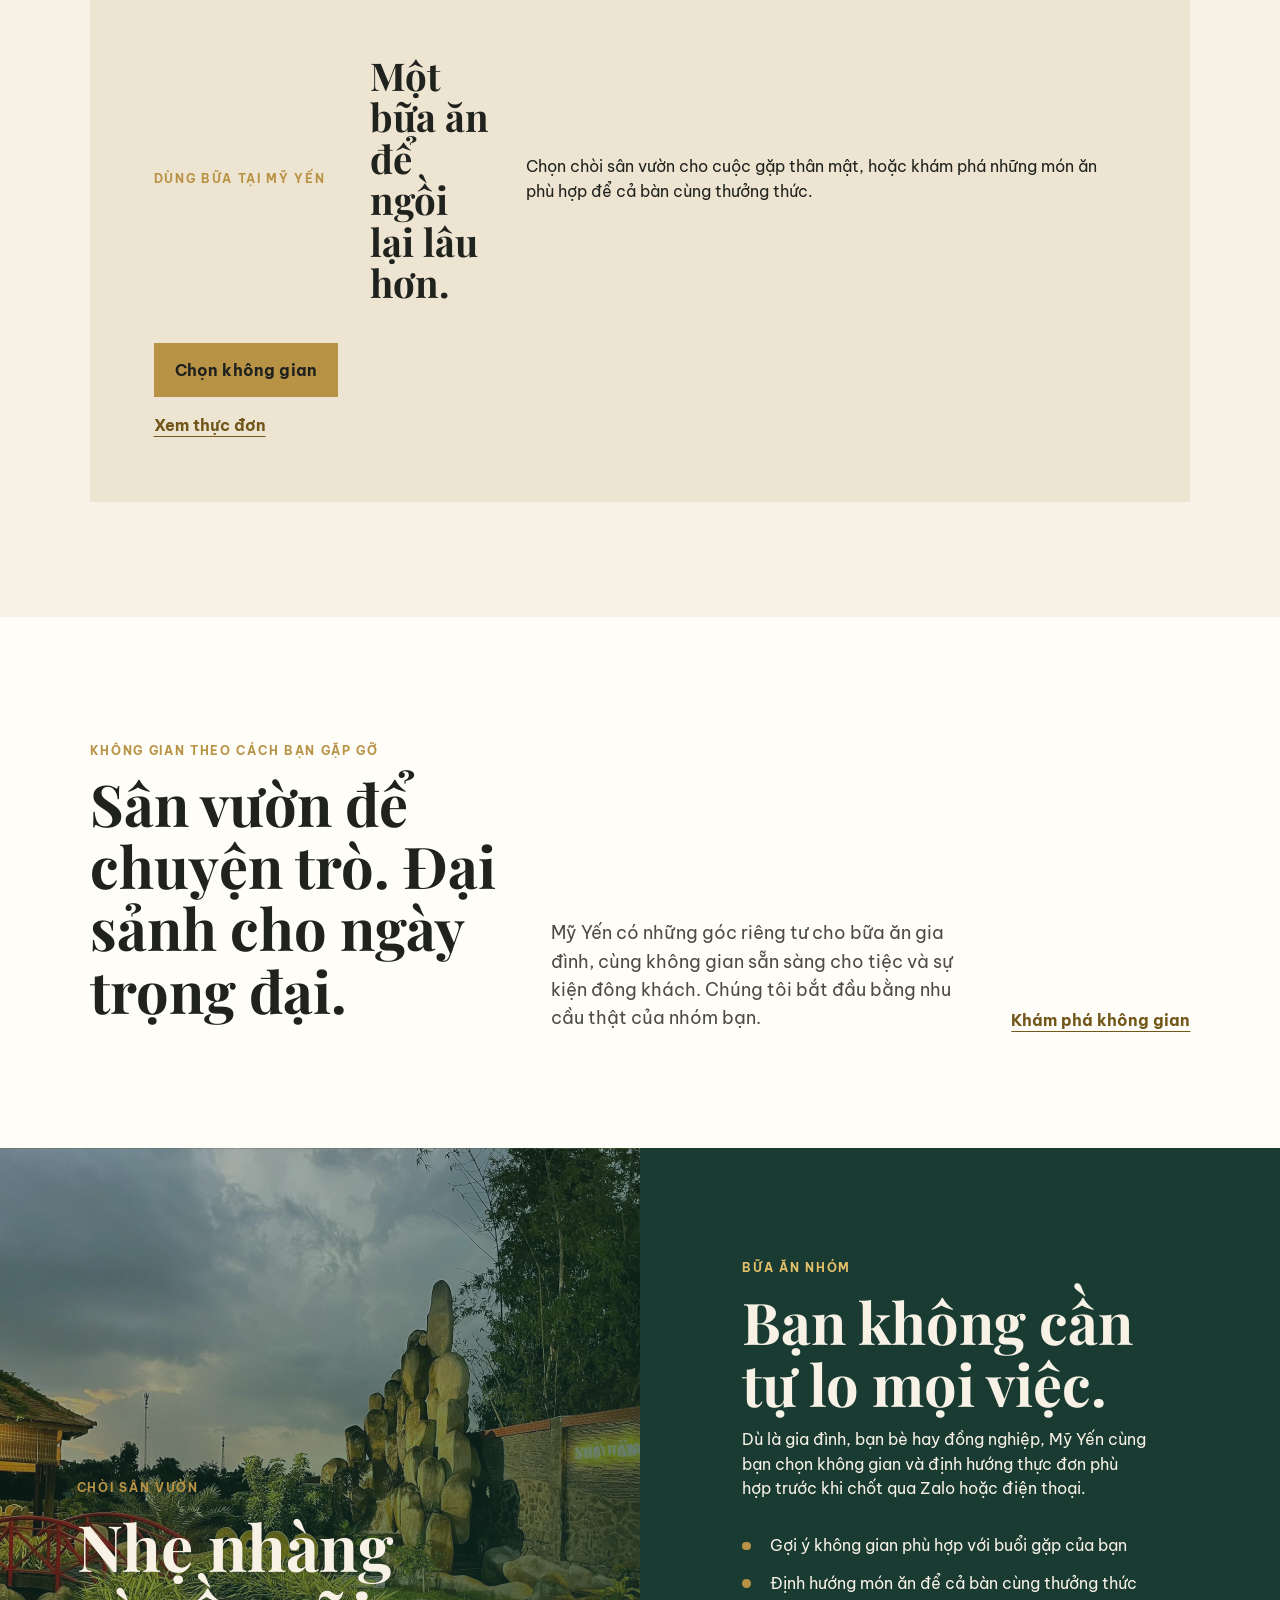
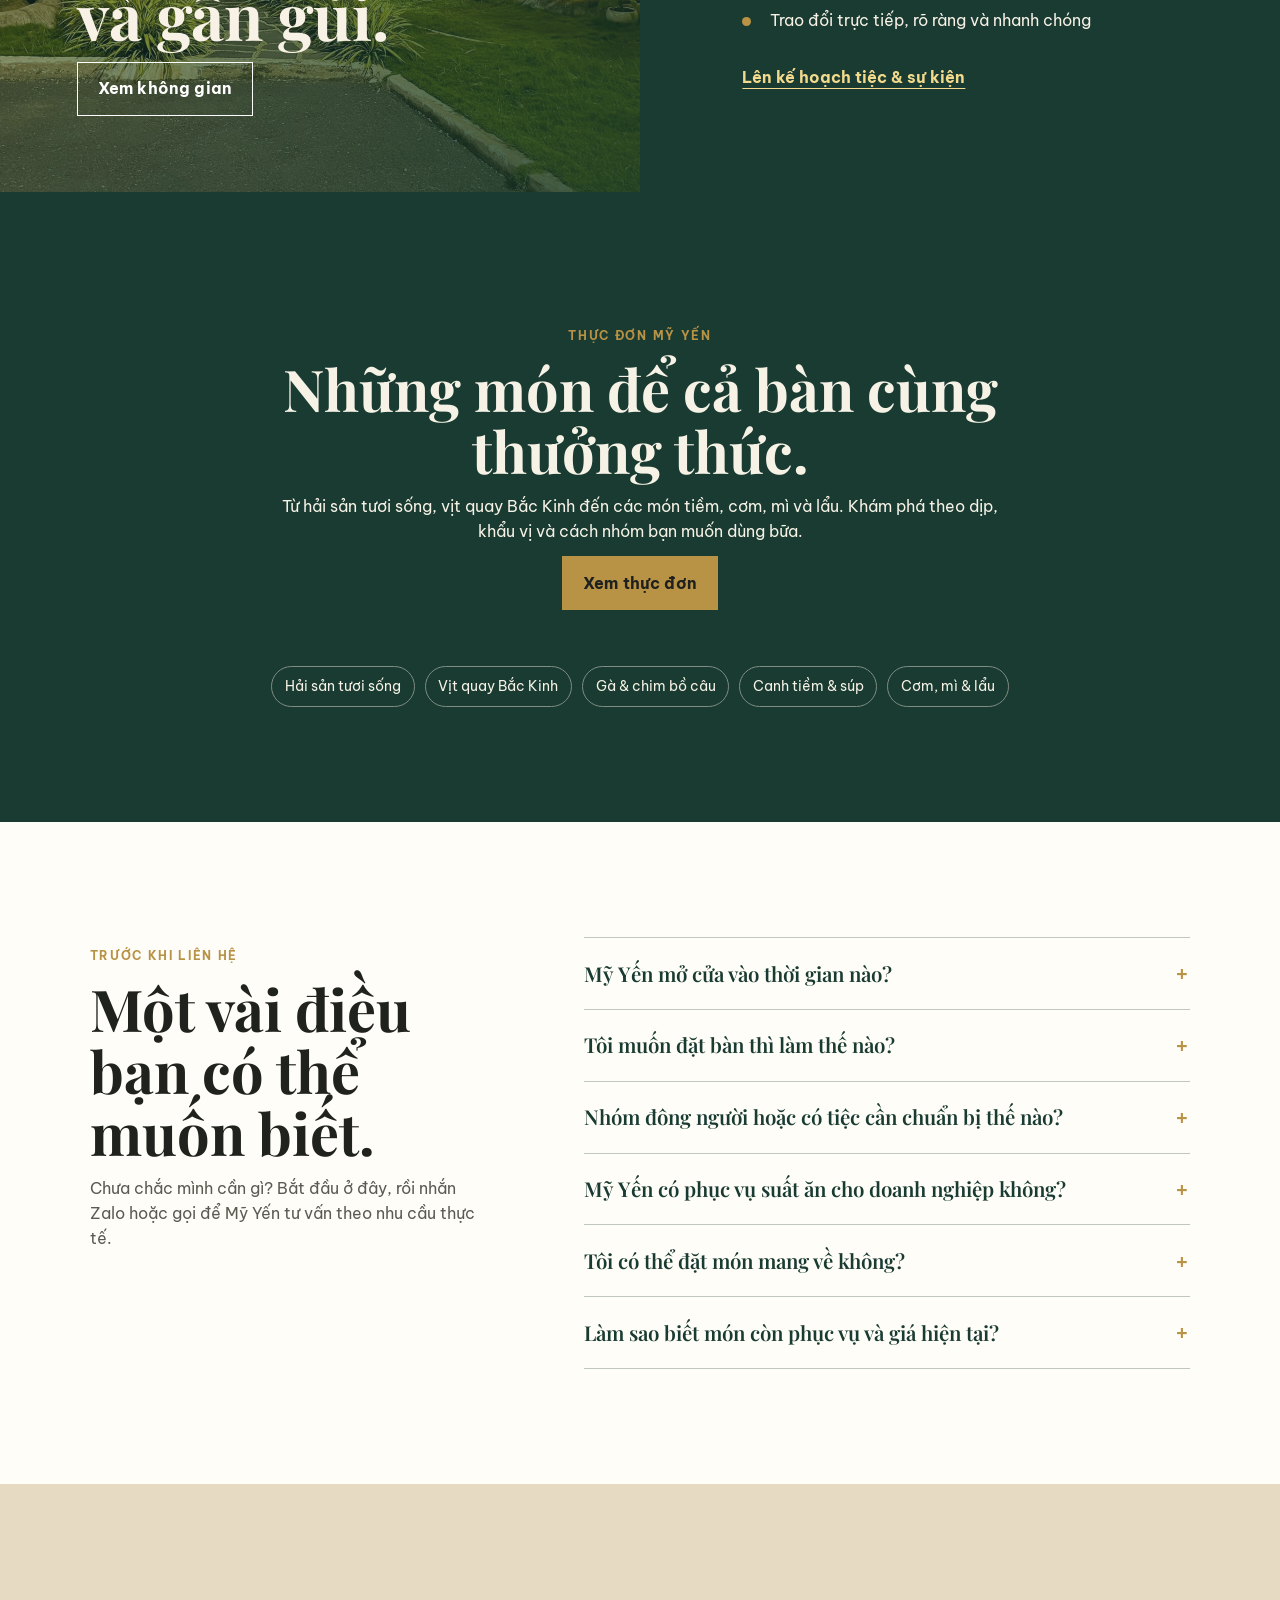
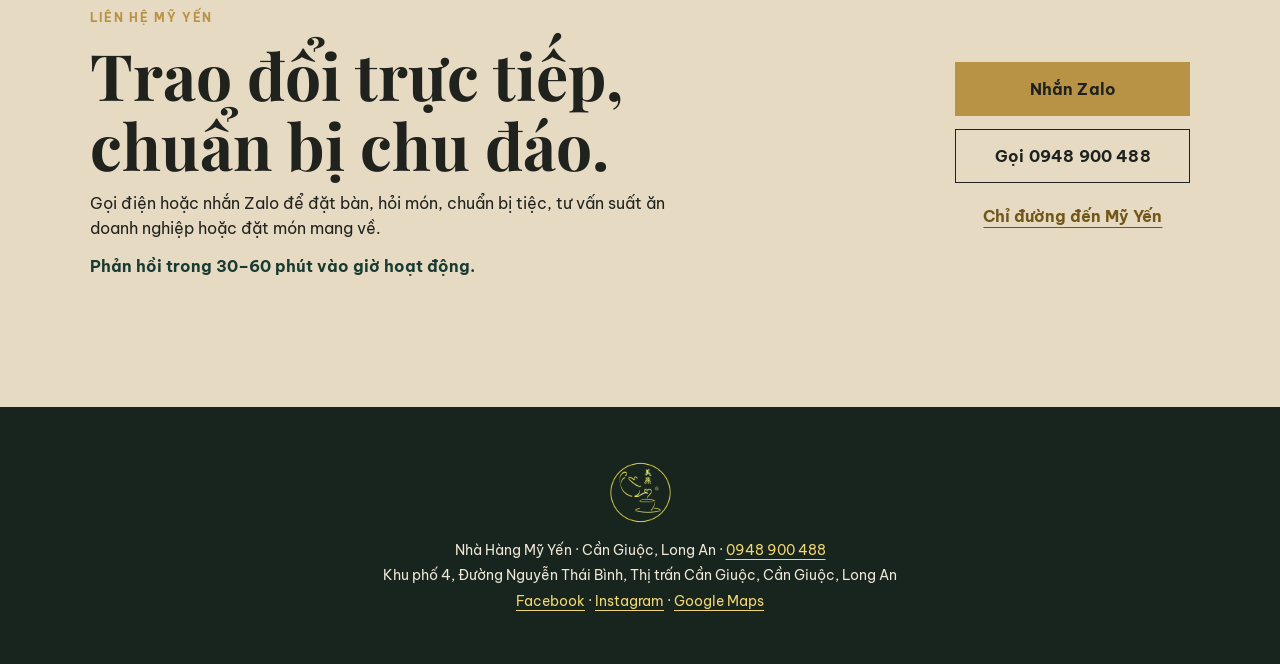
==== commit f7db88d5: "Improve footer navigation and homepage guidance" ====
--- a/index.html
+++ b/index.html
@@ -8,7 +8,7 @@
   <link rel="icon" type="image/svg+xml" href="data:image/svg+xml,%3Csvg xmlns='http://www.w3.org/2000/svg' viewBox='0 0 64 64'%3E%3Ccircle cx='32' cy='32' r='30' fill='%23193b32'/%3E%3Cpath d='M18 39h28M22 39c2 11 18 11 20 0M24 25c2-6 14-6 16 0' fill='none' stroke='%23b89245' stroke-width='3' stroke-linecap='round'/%3E%3C/svg%3E">
   <link rel="preconnect" href="https://fonts.googleapis.com"><link rel="preconnect" href="https://fonts.gstatic.com" crossorigin><link href="https://fonts.googleapis.com/css2?family=Be+Vietnam+Pro:wght@400;500;600;700&family=Playfair+Display:wght@500;600;700&display=swap" rel="stylesheet"><link rel="stylesheet" href="styles.css"><link rel="stylesheet" href="enhancements.css">
   <script type="application/ld+json">{"@context":"https://schema.org","@type":"Restaurant","name":"Nhà Hàng Mỹ Yến","url":"https://nhahangmyyen.com/","image":"https://nhahangmyyen.com/assets/garden-walkway.jpg","telephone":"+84948900488","email":"nhahangmyyen88@gmail.com","servesCuisine":["Vietnamese","Vietnamese-Hoa","Seafood"],"menu":"https://nhahangmyyen.com/menu.html","hasMap":"https://maps.app.goo.gl/wLhEkWt8MZcC4Axw8","address":{"@type":"PostalAddress","streetAddress":"Đường Nguyễn Thái Bình, Khu phố 4","addressLocality":"Thị trấn Cần Giuộc, Cần Giuộc","addressRegion":"Long An","addressCountry":"VN"},"openingHoursSpecification":{"@type":"OpeningHoursSpecification","dayOfWeek":["Monday","Tuesday","Wednesday","Thursday","Friday","Saturday","Sunday"],"opens":"06:00","closes":"21:00"},"sameAs":["https://www.facebook.com/nhahangmyyen88/","https://www.instagram.com/nhahangmyyen/"]}</script>
-<script type="application/ld+json">{"@context":"https://schema.org","@type":"FAQPage","mainEntity":[{"@type":"Question","name":"Mỹ Yến mở cửa vào thời gian nào?","acceptedAnswer":{"@type":"Answer","text":"Nhà hàng mở cửa mỗi ngày từ 06:00 đến 21:00. Bữa sáng phục vụ từ 06:00 đến 12:00."}},{"@type":"Question","name":"Tôi muốn đặt bàn thì làm thế nào?","acceptedAnswer":{"@type":"Answer","text":"Vui lòng nhắn Zalo hoặc gọi 0948 900 488. Mỹ Yến sẽ kiểm tra chỗ trống và xác nhận trực tiếp."}},{"@type":"Question","name":"Mỹ Yến có phục vụ suất ăn cho doanh nghiệp không?","acceptedAnswer":{"@type":"Answer","text":"Có. Nhà hàng tư vấn suất ăn hằng ngày cho văn phòng, công ty, nhà máy và cơ sở sản xuất theo nhu cầu thực tế."}}]}</script>
+<script type="application/ld+json">{"@context":"https://schema.org","@type":"FAQPage","mainEntity":[{"@type":"Question","name":"Mỹ Yến mở cửa vào thời gian nào?","acceptedAnswer":{"@type":"Answer","text":"Nhà hàng mở cửa mỗi ngày từ 06:00 đến 21:00. Bữa sáng phục vụ từ 06:00 đến 12:00."}},{"@type":"Question","name":"Tôi muốn đặt bàn thì làm thế nào?","acceptedAnswer":{"@type":"Answer","text":"Chuẩn bị yêu cầu đặt bàn trên website để tạo sẵn tin nhắn cho Zalo, hoặc gọi 0948 900 488. Mỹ Yến sẽ kiểm tra chỗ trống và xác nhận trực tiếp."}},{"@type":"Question","name":"Mỹ Yến có phục vụ suất ăn cho doanh nghiệp không?","acceptedAnswer":{"@type":"Answer","text":"Có. Nhà hàng tư vấn suất ăn hằng ngày cho văn phòng, công ty, nhà máy và cơ sở sản xuất theo nhu cầu thực tế."}}]}</script>
 </head>
 <body>
 <a class="skip" href="#main">Đi đến nội dung</a>
@@ -16,7 +16,7 @@
 <main id="main">
 <section class="hero hero-reframed" id="top"><img src="assets/garden-walkway.jpg" alt="Lối đi giữa các nhà chòi sân vườn của Nhà Hàng Mỹ Yến"><div class="hero-shade"></div><div class="hero-copy"><p class="eyebrow">Cần Giuộc · Long An</p><h1>Gặp nhau<br>thật thảnh thơi.</h1><p>Hương vị Việt–Hoa, hải sản tươi sống, chòi sân vườn và đại sảnh cho bữa ăn gia đình, cuộc gặp thân tình và những ngày quan trọng.</p><div class="hero-actions"><a class="button" href="#start">Khám phá Mỹ Yến</a><a class="button button-ghost" href="https://zalo.me/0948900488" target="_blank" rel="noopener">Nhắn Zalo</a></div></div><p class="hero-note">Mở cửa mỗi ngày · 06:00–21:00</p></section>
 <section class="proof-strip" aria-label="Thông tin nổi bật"><p><strong>Sân vườn & đại sảnh</strong><span>Từ bàn gia đình đến nhóm đông khách</span></p><p><strong>Hương vị Việt–Hoa & hải sản</strong><span>Những món để cả bàn cùng thưởng thức</span></p><p><strong>30–60 phút</strong><span>Phản hồi trong giờ hoạt động</span></p></section>
-<section class="pathways section" id="start" aria-labelledby="path-title"><div class="section-heading"><p class="eyebrow">Bắt đầu từ điều bạn cần</p><h2 id="path-title">Hôm nay bạn đang chuẩn bị cho điều gì?</h2><p>Chọn một lối đi. Chúng tôi sẽ đưa bạn đến thông tin phù hợp trước khi bạn liên hệ trực tiếp với Mỹ Yến.</p></div><div class="path-grid" role="tablist" aria-label="Các nhu cầu tại Mỹ Yến"><button class="path-card is-active" data-path="dine" role="tab" aria-selected="true"><span>01</span><strong>Dùng bữa</strong><small>Gia đình · bạn bè · gặp gỡ</small></button><button class="path-card" data-path="event" role="tab" aria-selected="false"><span>02</span><strong>Tiệc & sự kiện</strong><small>Sinh nhật · cưới · liên hoan</small></button><button class="path-card" data-path="corporate" role="tab" aria-selected="false"><span>03</span><strong>Suất ăn doanh nghiệp</strong><small>Văn phòng · nhà máy · ca làm</small></button><button class="path-card" data-path="takeaway" role="tab" aria-selected="false"><span>04</span><strong>Đặt món mang về</strong><small>Bữa nhà · họp mặt · đặt trước</small></button></div><article class="path-panel" id="path-panel" aria-live="polite"><p class="eyebrow" id="path-kicker">Dùng bữa tại Mỹ Yến</p><h3 id="path-heading">Một bữa ăn để ngồi lại lâu hơn.</h3><p id="path-copy">Chọn chòi sân vườn cho cuộc gặp thân mật, hoặc khám phá những món ăn phù hợp để cả bàn cùng thưởng thức.</p><div class="path-actions"><a class="button" id="path-primary" href="spaces.html">Chọn không gian</a><a class="text-link" id="path-secondary" href="menu.html">Xem thực đơn</a></div></article></section>
+<section class="pathways section" id="start" aria-labelledby="path-title"><div class="section-heading"><p class="eyebrow">Bắt đầu từ điều bạn cần</p><h2 id="path-title">Hôm nay bạn đang chuẩn bị cho điều gì?</h2><p>Hãy chọn điều bạn đang cần. Mỹ Yến sẽ đưa bạn đến thông tin phù hợp trước khi bạn liên hệ trực tiếp.</p></div><div class="path-grid" role="tablist" aria-label="Các nhu cầu tại Mỹ Yến"><button class="path-card is-active" data-path="dine" role="tab" aria-selected="true"><span>01</span><strong>Dùng bữa</strong><small>Gia đình · bạn bè · gặp gỡ</small></button><button class="path-card" data-path="event" role="tab" aria-selected="false"><span>02</span><strong>Tiệc & sự kiện</strong><small>Sinh nhật · cưới · liên hoan</small></button><button class="path-card" data-path="corporate" role="tab" aria-selected="false"><span>03</span><strong>Suất ăn doanh nghiệp</strong><small>Văn phòng · nhà máy · ca làm</small></button><button class="path-card" data-path="takeaway" role="tab" aria-selected="false"><span>04</span><strong>Đặt món mang về</strong><small>Bữa nhà · họp mặt · đặt trước</small></button></div><article class="path-panel" id="path-panel" aria-live="polite"><p class="eyebrow" id="path-kicker">Dùng bữa tại Mỹ Yến</p><h3 id="path-heading">Một bữa ăn để ngồi lại lâu hơn.</h3><p id="path-copy">Chọn chòi sân vườn cho cuộc gặp thân mật, hoặc khám phá những món ăn phù hợp để cả bàn cùng thưởng thức.</p><div class="path-actions"><a class="button" id="path-primary" href="spaces.html">Chọn không gian</a><a class="text-link" id="path-secondary" href="menu.html">Xem thực đơn</a></div></article></section>
 <section class="section quiet-intro"><div><p class="eyebrow">Không gian theo cách bạn gặp gỡ</p><h2>Sân vườn để chuyện trò. Đại sảnh cho ngày trọng đại.</h2></div><p class="lead">Mỹ Yến có những góc riêng tư cho bữa ăn gia đình, cùng không gian sẵn sàng cho tiệc và sự kiện đông khách. Chúng tôi bắt đầu bằng nhu cầu thật của nhóm bạn.</p><a class="text-link" href="spaces.html">Khám phá không gian</a></section>
 <section class="service-split"><article class="service-visual garden-placeholder"><div><p class="eyebrow">Chòi sân vườn</p><h2>Nhẹ nhàng<br>và gần gũi.</h2><a href="spaces.html" class="button button-ghost">Xem không gian</a></div></article><article class="service-copy"><p class="eyebrow">Bữa ăn nhóm</p><h2>Bạn không cần tự lo mọi việc.</h2><p>Dù là gia đình, bạn bè hay đồng nghiệp, Mỹ Yến cùng bạn chọn không gian và định hướng thực đơn phù hợp trước khi chốt qua Zalo hoặc điện thoại.</p><ul class="check-list"><li>Gợi ý không gian phù hợp với buổi gặp của bạn</li><li>Định hướng món ăn để cả bàn cùng thưởng thức</li><li>Trao đổi trực tiếp, rõ ràng và nhanh chóng</li></ul><a class="text-link" href="events.html">Lên kế hoạch tiệc & sự kiện</a></article></section>
 <section class="menu-section section menu-glimpse"><div class="section-heading"><p class="eyebrow">Thực đơn Mỹ Yến</p><h2>Những món để cả bàn cùng thưởng thức.</h2><p>Từ hải sản tươi sống, vịt quay Bắc Kinh đến các món tiềm, cơm, mì và lẩu. Khám phá theo dịp, khẩu vị và cách nhóm bạn muốn dùng bữa.</p><a class="button" href="menu.html">Xem thực đơn</a></div><div class="menu-categories"><span>Hải sản tươi sống</span><span>Vịt quay Bắc Kinh</span><span>Gà & chim bồ câu</span><span>Canh tiềm & súp</span><span>Cơm, mì & lẩu</span></div></section>
@@ -24,7 +24,7 @@
   <div class="faq-intro"><p class="eyebrow">Trước khi liên hệ</p><h2 id="faq-title">Một vài điều bạn có thể muốn biết.</h2><p>Chưa chắc mình cần gì? Bắt đầu ở đây, rồi nhắn Zalo hoặc gọi để Mỹ Yến tư vấn theo nhu cầu thực tế.</p></div>
   <div class="faq-list">
     <details><summary>Mỹ Yến mở cửa vào thời gian nào?</summary><p>Nhà hàng mở cửa mỗi ngày từ 06:00 đến 21:00. Bữa sáng phục vụ từ 06:00 đến 12:00. <a href="visit.html">Xem giờ mở cửa và chỉ đường</a>.</p></details>
-    <details><summary>Tôi muốn đặt bàn thì làm thế nào?</summary><p><a href="https://zalo.me/0948900488" target="_blank" rel="noopener">Nhắn Zalo</a> hoặc gọi <a href="tel:+84948900488">0948 900 488</a>. Mỹ Yến sẽ kiểm tra chỗ trống và xác nhận trực tiếp với bạn.</p></details>
+    <details><summary>Tôi muốn đặt bàn thì làm thế nào?</summary><p><a href="spaces.html#table-helper">Chuẩn bị yêu cầu đặt bàn</a> để tạo sẵn tin nhắn cho Zalo, hoặc gọi <a href="tel:+84948900488">0948 900 488</a>. Mỹ Yến sẽ kiểm tra chỗ trống và xác nhận trực tiếp với bạn.</p></details>
     <details><summary>Nhóm đông người hoặc có tiệc cần chuẩn bị thế nào?</summary><p>Hãy cho Mỹ Yến biết dịp gặp gỡ, số khách và ngày dự kiến. Chúng tôi sẽ tư vấn không gian, định hướng món và các bước chuẩn bị phù hợp. <a href="events.html#group-helper">Bắt đầu chuẩn bị tiệc</a>.</p></details>
     <details><summary>Mỹ Yến có phục vụ suất ăn cho doanh nghiệp không?</summary><p>Có. Nhà hàng tư vấn suất ăn hằng ngày cho văn phòng, công ty, nhà máy và cơ sở sản xuất theo số lượng, ca làm và nhu cầu thực tế. <a href="corporate-catering.html">Xem dịch vụ suất ăn doanh nghiệp</a>.</p></details>
     <details><summary>Tôi có thể đặt món mang về không?</summary><p>Có. Nhắn Zalo hoặc gọi trước để hỏi món, thời gian chuẩn bị và nhận xác nhận trực tiếp từ nhà hàng. <a href="takeaway.html">Xem cách đặt món mang về</a>.</p></details>
@@ -33,6 +33,6 @@
 </section>
 <section class="contact-landing section" id="contact"><div><p class="eyebrow">Liên hệ Mỹ Yến</p><h2>Trao đổi trực tiếp,<br>chuẩn bị chu đáo.</h2><p>Gọi điện hoặc nhắn Zalo để đặt bàn, hỏi món, chuẩn bị tiệc, tư vấn suất ăn doanh nghiệp hoặc đặt món mang về.</p><p class="contact-promise">Phản hồi trong 30–60 phút vào giờ hoạt động.</p></div><div class="contact-actions"><a class="button" href="https://zalo.me/0948900488" target="_blank" rel="noopener">Nhắn Zalo</a><a class="button button-outline" href="tel:+84948900488">Gọi 0948 900 488</a><a class="text-link" href="https://maps.app.goo.gl/wLhEkWt8MZcC4Axw8" target="_blank" rel="noopener">Chỉ đường đến Mỹ Yến</a></div></section>
 </main>
-<footer><img src="assets/logo.png" alt="Nhà Hàng Mỹ Yến"><p>Nhà Hàng Mỹ Yến · Cần Giuộc, Long An · <a href="tel:+84948900488">0948 900 488</a></p><p>Khu phố 4, Đường Nguyễn Thái Bình, Thị trấn Cần Giuộc, Cần Giuộc, Long An</p><p><a href="https://www.facebook.com/nhahangmyyen88/" target="_blank" rel="noopener">Facebook</a> · <a href="https://www.instagram.com/nhahangmyyen/" target="_blank" rel="noopener">Instagram</a> · <a href="https://maps.app.goo.gl/wLhEkWt8MZcC4Axw8" target="_blank" rel="noopener">Google Maps</a></p></footer>
+<footer><a href="index.html" aria-label="Về trang chủ Nhà Hàng Mỹ Yến"><img src="assets/logo.png" alt="Nhà Hàng Mỹ Yến"></a><p>Nhà Hàng Mỹ Yến · Cần Giuộc, Long An · <a href="tel:+84948900488">0948 900 488</a></p><p>Khu phố 4, Đường Nguyễn Thái Bình, Thị trấn Cần Giuộc, Cần Giuộc, Long An</p><p><a href="https://www.facebook.com/nhahangmyyen88/" target="_blank" rel="noopener">Facebook</a> · <a href="https://www.instagram.com/nhahangmyyen/" target="_blank" rel="noopener">Instagram</a> · <a href="https://maps.app.goo.gl/wLhEkWt8MZcC4Axw8" target="_blank" rel="noopener">Google Maps</a></p></footer>
 <nav class="mobile-actions" aria-label="Liên hệ nhanh"><a href="tel:+84948900488">Gọi ngay</a><a href="https://zalo.me/0948900488" target="_blank" rel="noopener">Zalo</a><a href="#contact">Liên hệ</a></nav><script src="app.js"></script>
 </body></html>
--- a/enhancements.css
+++ b/enhancements.css
@@ -206,9 +206,12 @@
 .group-helper-grid { max-width: 1180px; margin: 0 auto; display: grid; grid-template-columns: minmax(0, 1.25fr) minmax(300px, .75fr); gap: 1.25rem; align-items: start; }
 .group-helper-steps { display: grid; gap: 1px; background: rgba(25,59,50,.2); border: 1px solid rgba(25,59,50,.2); }
 .helper-step { margin: 0; padding: 1.6rem; border: 0; background: #fffdf8; }
-.helper-step legend { width: 100%; padding: 0; color: var(--jade); font: 600 1.35rem/1.2 "Playfair Display", serif; }
-.helper-step legend span { color: var(--aged-gold); margin-right: .6rem; font-size: .95rem; }
-.helper-step legend small { display: inline-block; margin-left: .6rem; color: #6a695f; font: 500 .76rem "Be Vietnam Pro", sans-serif; }
+.helper-step-title { margin: 0; padding: 0; color: var(--jade); font: 700 1.18rem/1.35 "Be Vietnam Pro", sans-serif; }
+.helper-step-title span { color: var(--aged-gold); margin-right: .6rem; font-size: .95rem; }
+.helper-step-title small { display: inline-block; margin-left: .6rem; color: #6a695f; font: 500 .76rem "Be Vietnam Pro", sans-serif; }
+.helper-field-note { margin: .9rem 0 .35rem; color: #62645e; font-size: .85rem; }
+.helper-step textarea { min-height: 92px; resize: vertical; }
+.sr-only { position: absolute; width: 1px; height: 1px; padding: 0; margin: -1px; overflow: hidden; clip: rect(0, 0, 0, 0); white-space: nowrap; border: 0; }
 .choice-grid { display: grid; grid-template-columns: repeat(2, 1fr); gap: .65rem; margin-top: 1rem; }
 .choice-grid-compact { grid-template-columns: repeat(4, 1fr); }
 .choice-grid button { min-height: 54px; padding: .7rem; border: 1px solid rgba(25,59,50,.25); background: #f7f1e6; color: var(--ink); font: 600 .87rem/1.3 "Be Vietnam Pro", sans-serif; cursor: pointer; transition: background .18s ease, border-color .18s ease, color .18s ease; }
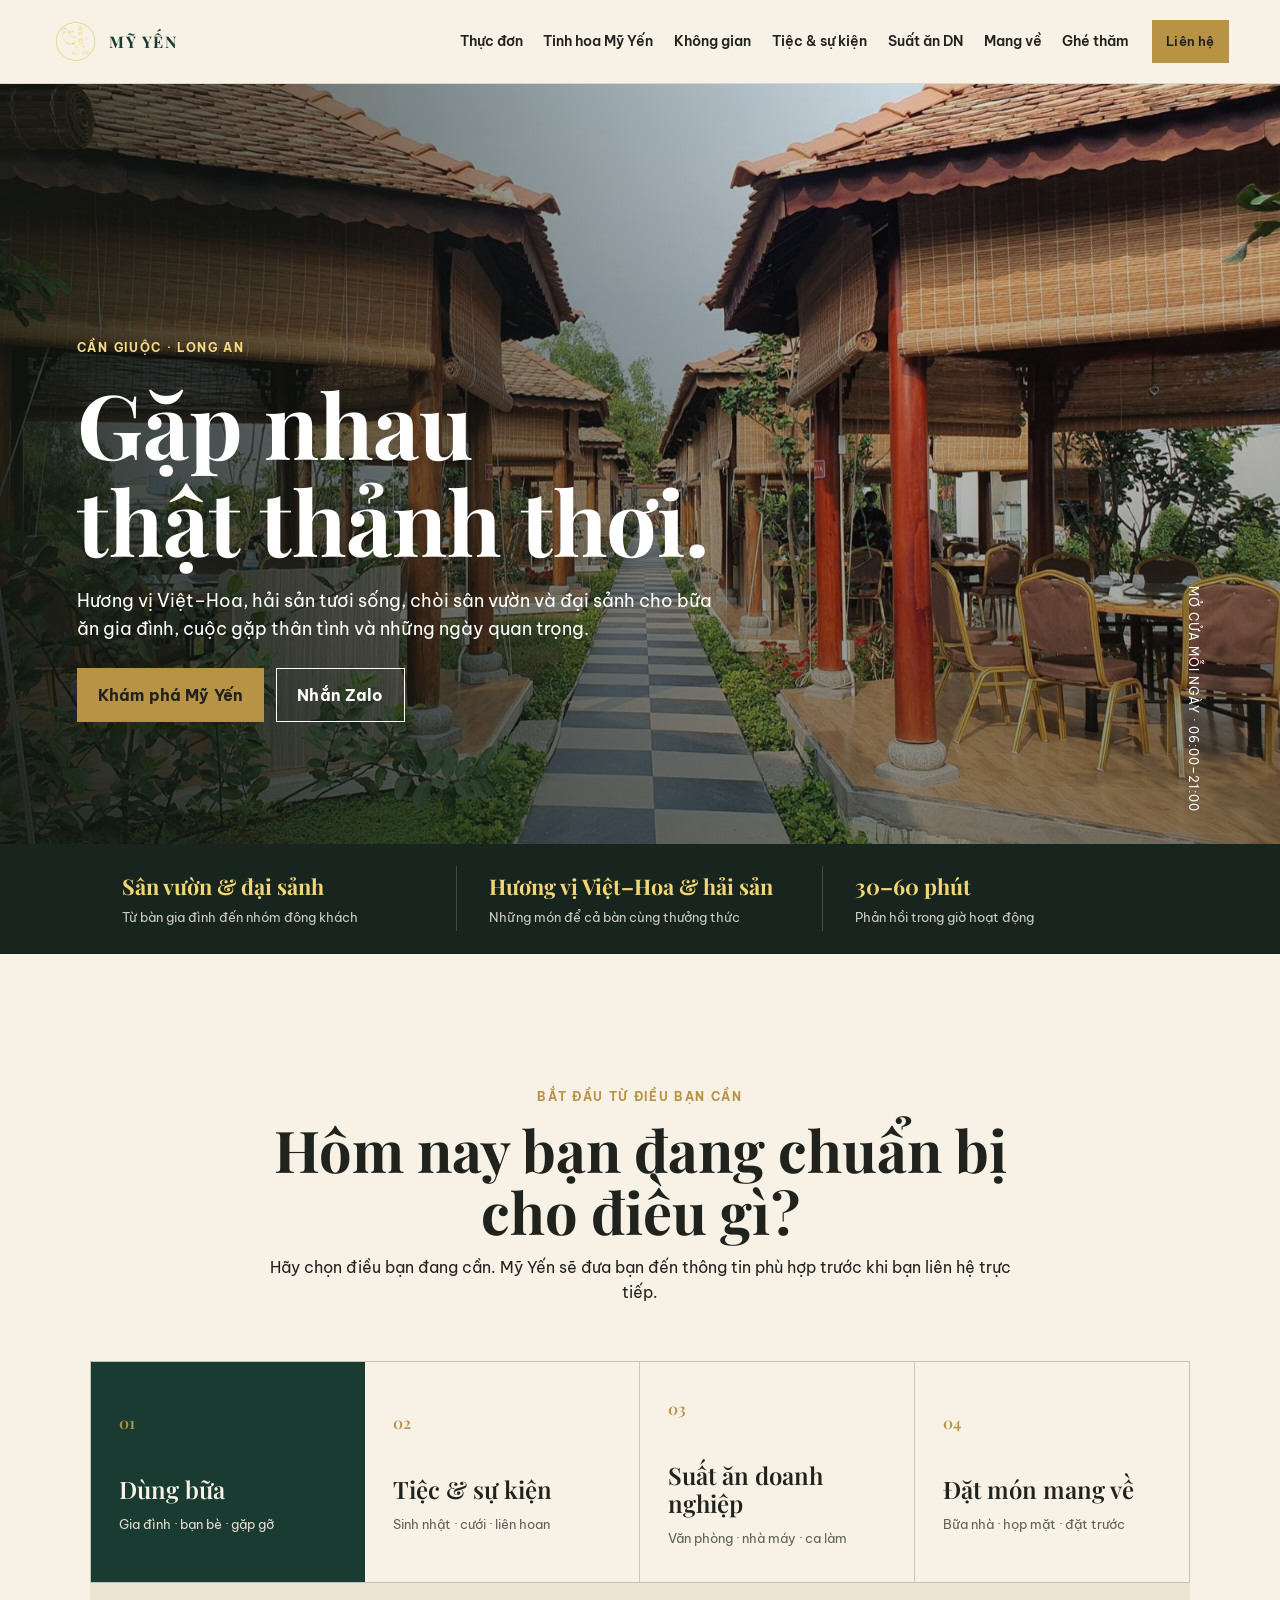
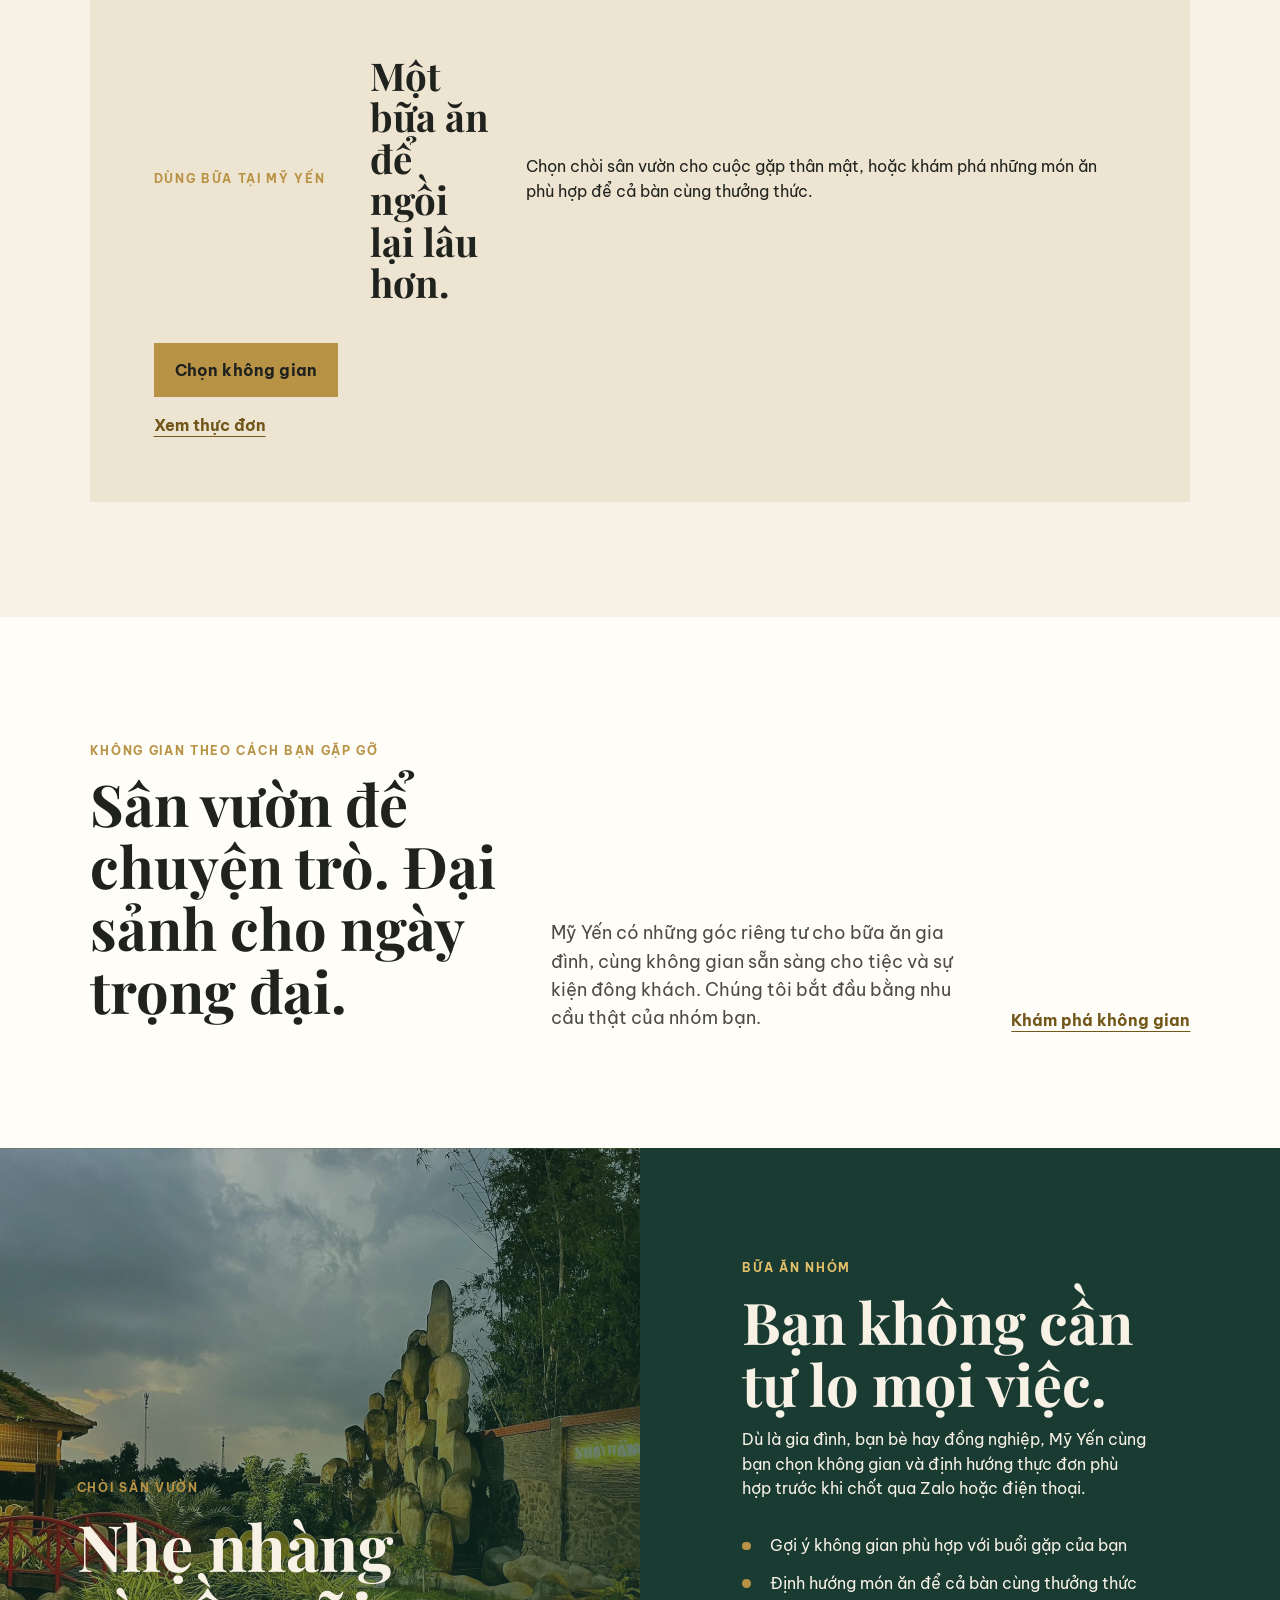
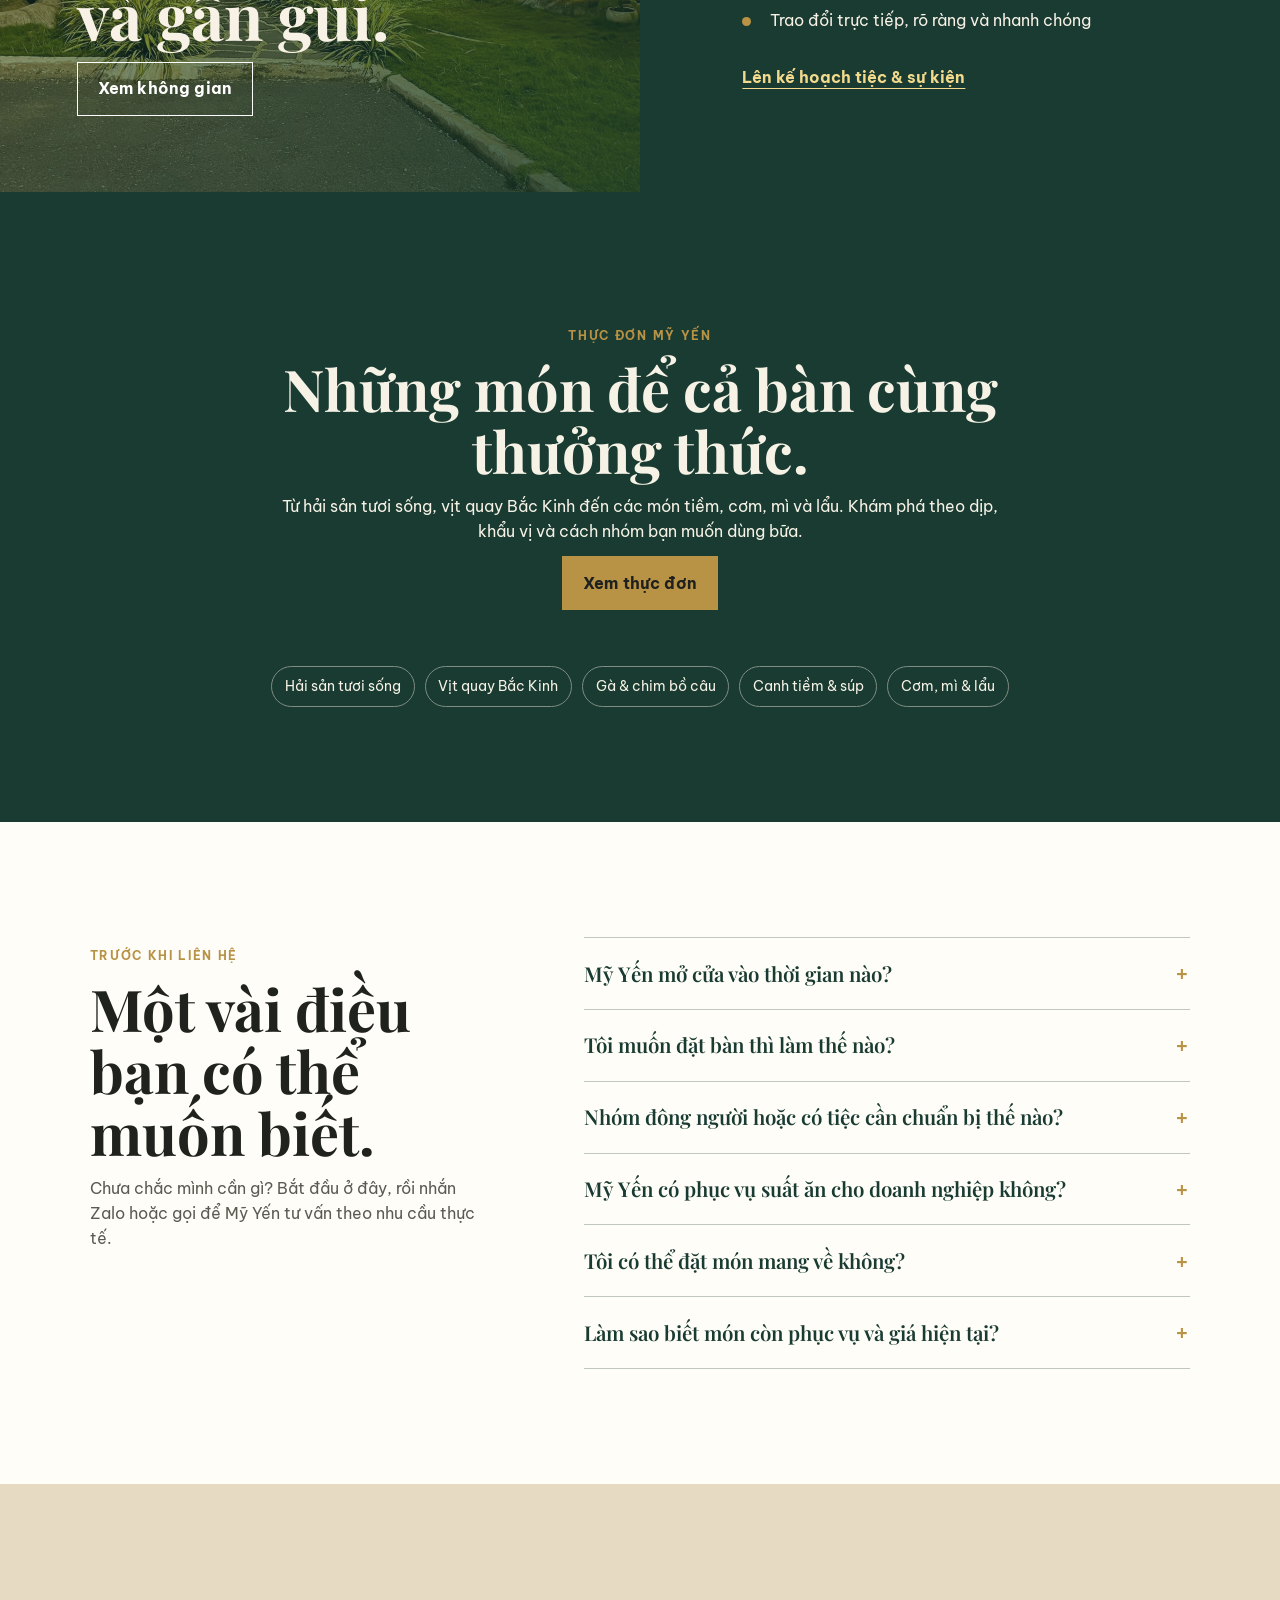
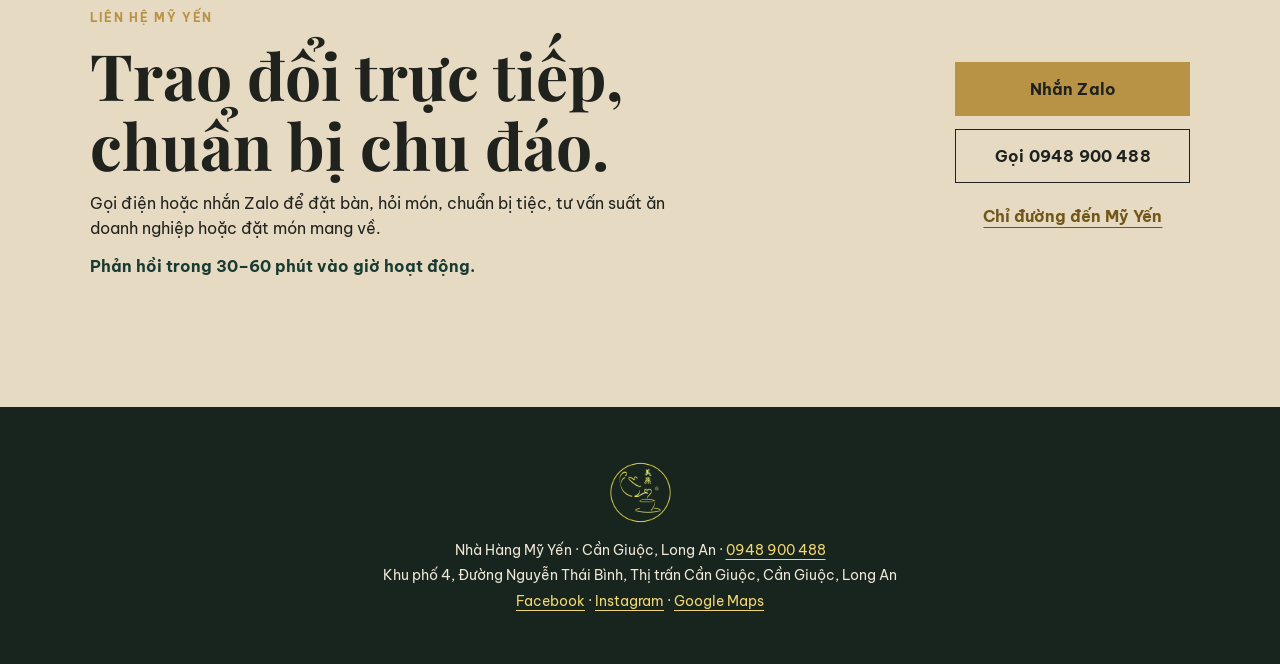
==== commit 70023b11: "Create dedicated premium menu page" ====
--- a/index.html
+++ b/index.html
@@ -12,14 +12,14 @@
 </head>
 <body>
 <a class="skip" href="#main">Đi đến nội dung</a>
-<header class="topbar"><a class="brand" href="index.html" aria-label="Nhà Hàng Mỹ Yến"><img src="assets/logo.png" alt="Nhà Hàng Mỹ Yến"></a><button class="menu-toggle" type="button" aria-expanded="false" aria-controls="nav">Danh mục</button><nav id="nav" aria-label="Điều hướng chính"><a href="menu.html">Thực đơn</a><a href="spaces.html">Không gian</a><a href="events.html">Tiệc & sự kiện</a><a href="corporate-catering.html">Suất ăn DN</a><a href="takeaway.html">Mang về</a><a href="visit.html">Ghé thăm</a></nav><a class="button button-small" href="#contact">Liên hệ</a></header>
+<header class="topbar"><a class="brand" href="index.html" aria-label="Nhà Hàng Mỹ Yến"><img src="assets/logo.png" alt="Nhà Hàng Mỹ Yến"></a><button class="menu-toggle" type="button" aria-expanded="false" aria-controls="nav">Danh mục</button><nav id="nav" aria-label="Điều hướng chính"><a href="menu.html">Thực đơn</a><a href="premium-menu.html">Tinh hoa Mỹ Yến</a><a href="spaces.html">Không gian</a><a href="events.html">Tiệc & sự kiện</a><a href="corporate-catering.html">Suất ăn DN</a><a href="takeaway.html">Mang về</a><a href="visit.html">Ghé thăm</a></nav><a class="button button-small" href="#contact">Liên hệ</a></header>
 <main id="main">
 <section class="hero hero-reframed" id="top"><img src="assets/garden-walkway.jpg" alt="Lối đi giữa các nhà chòi sân vườn của Nhà Hàng Mỹ Yến"><div class="hero-shade"></div><div class="hero-copy"><p class="eyebrow">Cần Giuộc · Long An</p><h1>Gặp nhau<br>thật thảnh thơi.</h1><p>Hương vị Việt–Hoa, hải sản tươi sống, chòi sân vườn và đại sảnh cho bữa ăn gia đình, cuộc gặp thân tình và những ngày quan trọng.</p><div class="hero-actions"><a class="button" href="#start">Khám phá Mỹ Yến</a><a class="button button-ghost" href="https://zalo.me/0948900488" target="_blank" rel="noopener">Nhắn Zalo</a></div></div><p class="hero-note">Mở cửa mỗi ngày · 06:00–21:00</p></section>
 <section class="proof-strip" aria-label="Thông tin nổi bật"><p><strong>Sân vườn & đại sảnh</strong><span>Từ bàn gia đình đến nhóm đông khách</span></p><p><strong>Hương vị Việt–Hoa & hải sản</strong><span>Những món để cả bàn cùng thưởng thức</span></p><p><strong>30–60 phút</strong><span>Phản hồi trong giờ hoạt động</span></p></section>
 <section class="pathways section" id="start" aria-labelledby="path-title"><div class="section-heading"><p class="eyebrow">Bắt đầu từ điều bạn cần</p><h2 id="path-title">Hôm nay bạn đang chuẩn bị cho điều gì?</h2><p>Hãy chọn điều bạn đang cần. Mỹ Yến sẽ đưa bạn đến thông tin phù hợp trước khi bạn liên hệ trực tiếp.</p></div><div class="path-grid" role="tablist" aria-label="Các nhu cầu tại Mỹ Yến"><button class="path-card is-active" data-path="dine" role="tab" aria-selected="true"><span>01</span><strong>Dùng bữa</strong><small>Gia đình · bạn bè · gặp gỡ</small></button><button class="path-card" data-path="event" role="tab" aria-selected="false"><span>02</span><strong>Tiệc & sự kiện</strong><small>Sinh nhật · cưới · liên hoan</small></button><button class="path-card" data-path="corporate" role="tab" aria-selected="false"><span>03</span><strong>Suất ăn doanh nghiệp</strong><small>Văn phòng · nhà máy · ca làm</small></button><button class="path-card" data-path="takeaway" role="tab" aria-selected="false"><span>04</span><strong>Đặt món mang về</strong><small>Bữa nhà · họp mặt · đặt trước</small></button></div><article class="path-panel" id="path-panel" aria-live="polite"><p class="eyebrow" id="path-kicker">Dùng bữa tại Mỹ Yến</p><h3 id="path-heading">Một bữa ăn để ngồi lại lâu hơn.</h3><p id="path-copy">Chọn chòi sân vườn cho cuộc gặp thân mật, hoặc khám phá những món ăn phù hợp để cả bàn cùng thưởng thức.</p><div class="path-actions"><a class="button" id="path-primary" href="spaces.html">Chọn không gian</a><a class="text-link" id="path-secondary" href="menu.html">Xem thực đơn</a></div></article></section>
 <section class="section quiet-intro"><div><p class="eyebrow">Không gian theo cách bạn gặp gỡ</p><h2>Sân vườn để chuyện trò. Đại sảnh cho ngày trọng đại.</h2></div><p class="lead">Mỹ Yến có những góc riêng tư cho bữa ăn gia đình, cùng không gian sẵn sàng cho tiệc và sự kiện đông khách. Chúng tôi bắt đầu bằng nhu cầu thật của nhóm bạn.</p><a class="text-link" href="spaces.html">Khám phá không gian</a></section>
 <section class="service-split"><article class="service-visual garden-placeholder"><div><p class="eyebrow">Chòi sân vườn</p><h2>Nhẹ nhàng<br>và gần gũi.</h2><a href="spaces.html" class="button button-ghost">Xem không gian</a></div></article><article class="service-copy"><p class="eyebrow">Bữa ăn nhóm</p><h2>Bạn không cần tự lo mọi việc.</h2><p>Dù là gia đình, bạn bè hay đồng nghiệp, Mỹ Yến cùng bạn chọn không gian và định hướng thực đơn phù hợp trước khi chốt qua Zalo hoặc điện thoại.</p><ul class="check-list"><li>Gợi ý không gian phù hợp với buổi gặp của bạn</li><li>Định hướng món ăn để cả bàn cùng thưởng thức</li><li>Trao đổi trực tiếp, rõ ràng và nhanh chóng</li></ul><a class="text-link" href="events.html">Lên kế hoạch tiệc & sự kiện</a></article></section>
-<section class="menu-section section menu-glimpse"><div class="section-heading"><p class="eyebrow">Thực đơn Mỹ Yến</p><h2>Những món để cả bàn cùng thưởng thức.</h2><p>Từ hải sản tươi sống, vịt quay Bắc Kinh đến các món tiềm, cơm, mì và lẩu. Khám phá theo dịp, khẩu vị và cách nhóm bạn muốn dùng bữa.</p><a class="button" href="menu.html">Xem thực đơn</a></div><div class="menu-categories"><span>Hải sản tươi sống</span><span>Vịt quay Bắc Kinh</span><span>Gà & chim bồ câu</span><span>Canh tiềm & súp</span><span>Cơm, mì & lẩu</span></div></section>
+<section class="menu-section section menu-glimpse"><div class="section-heading"><p class="eyebrow">Thực đơn Mỹ Yến</p><h2>Những món để cả bàn cùng thưởng thức.</h2><p>Từ hải sản tươi sống, vịt quay Bắc Kinh đến các món tiềm, cơm, mì và lẩu. Khám phá theo dịp, khẩu vị và cách nhóm bạn muốn dùng bữa.</p><a class="button" href="menu.html">Xem thực đơn</a></div><div class="menu-categories"><a href="menu.html?category=seafood#menu-catalogue">Hải sản tươi sống</a><a href="menu.html?category=roast#menu-catalogue">Vịt quay Bắc Kinh</a><a href="menu.html?category=poultry#menu-catalogue">Gà & chim bồ câu</a><a href="menu.html?category=soup#menu-catalogue">Canh tiềm & súp</a><a href="menu.html?category=noodles#menu-catalogue">Cơm, mì & lẩu</a></div></section>
 <section class="faq section" id="faq" aria-labelledby="faq-title">
   <div class="faq-intro"><p class="eyebrow">Trước khi liên hệ</p><h2 id="faq-title">Một vài điều bạn có thể muốn biết.</h2><p>Chưa chắc mình cần gì? Bắt đầu ở đây, rồi nhắn Zalo hoặc gọi để Mỹ Yến tư vấn theo nhu cầu thực tế.</p></div>
   <div class="faq-list">
--- a/enhancements.css
+++ b/enhancements.css
@@ -107,6 +107,13 @@
   .proof-strip p { border-right: 0; border-bottom: 1px solid rgba(255,255,255,.14); padding: .7rem 0; }
   .proof-strip p:last-child { border-bottom: 0; }
   .journey-grid { grid-template-columns: 1fr; }
+  .premium-teaser { grid-template-columns:1fr; }
+  .premium-teaser > img { min-height:220px; max-height:300px; }
+  .premium-grid { grid-template-columns:1fr; }
+  .premium-guide-grid { grid-template-columns:1fr; }
+  .premium-card img { height:220px; }
+  .premium-cta { display:block; }
+  .premium-cta .button { margin-top:1rem; }
   .journey-grid a { min-height: auto; padding: 1.7rem; }
   .journey-grid h3 { margin-top: 1.8rem; }
   .journey-grid p { min-height: auto; }
@@ -171,6 +178,9 @@
 .check-list li::before { content:""; position:absolute; left:0; top:.53rem; width:.55rem; height:.55rem; border-radius:50%; background:var(--aged-gold); }
 .service-copy .text-link { color:#f2d98b; }
 .menu-glimpse { background:var(--jade); }
+.menu-categories a { border:1px solid #7f8d82; border-radius:99px; padding:.5rem .8rem; color:inherit; font-size:.9rem; text-decoration:none; }
+.menu-categories a:hover,.menu-categories a:focus-visible { background:rgba(255,255,255,.1); border-color:#f6f2e6; }
+.menu-page-card-highlight { outline:3px solid var(--gold); outline-offset:4px; }
 .contact-landing { display:grid; grid-template-columns:1fr auto; align-items:center; gap:3rem; background:#e6dac3; }
 .contact-landing h2 { font-size:clamp(2.8rem,5vw,5.2rem); }
 .contact-landing p { max-width:620px; }
@@ -178,6 +188,135 @@
 .contact-actions { display:flex; flex-direction:column; align-items:stretch; gap:.8rem; min-width:235px; }
 .contact-actions .text-link { text-align:center; margin-top:.5rem; }
 .takeaway-hero { min-height:620px; background:linear-gradient(125deg,#193b32,#536d57); }
+
+/* Digital menu catalogue */
+.menu-catalogue-hero { min-height:600px; display:grid; grid-template-columns:1fr 1fr; background:var(--jade); color:var(--ivory); }
+.menu-catalogue-hero > div { padding:clamp(3rem,8vw,8rem); align-self:center; }
+.menu-catalogue-hero h1 { font-size:clamp(3.2rem,6vw,6rem); margin:.5rem 0 1.2rem; }
+.menu-catalogue-hero p:not(.eyebrow) { max-width:560px; color:#e5ded0; }
+.menu-catalogue-hero .eyebrow { color:#e6c96f; }
+.menu-catalogue-hero img { width:100%; height:100%; min-height:420px; object-fit:cover; }
+.menu-intro { display:grid; grid-template-columns:1fr 1fr; gap:5rem; background:#fffdf8; align-items:end; }
+.menu-intro h2 { font-size:clamp(2.2rem,4vw,4rem); }
+.menu-intro p { margin:0; max-width:560px; color:#5d625b; }
+.premium-menu { background:#fffdf8; }
+.premium-teaser { display:grid; grid-template-columns:1.1fr .9fr; gap:2rem; align-items:stretch; padding-top:clamp(3rem,6vw,6rem); padding-bottom:clamp(3rem,6vw,6rem); }
+.premium-teaser-copy { align-self:center; max-width:700px; }
+.premium-teaser-copy h2 { color:var(--jade); }
+.premium-teaser-copy p:not(.eyebrow) { color:#5d625b; max-width:620px; }
+.premium-teaser > img { width:100%; height:100%; min-height:280px; object-fit:cover; }
+.premium-page-hero h1 { max-width:720px; }
+.premium-page-hero p:not(.eyebrow) { max-width:620px; }
+.premium-education { background:#fffdf8; }
+.premium-guide { background:#efe6d5; }
+.premium-guide-grid { display:grid; grid-template-columns:repeat(3,1fr); gap:1rem; max-width:1240px; margin:0 auto; }
+.premium-guide-grid article { padding:1.6rem; background:#fffdf8; border-top:3px solid var(--aged-gold); }
+.premium-guide-grid span { color:var(--aged-gold); font-weight:700; letter-spacing:.12em; }
+.premium-guide-grid h3 { color:var(--jade); font-size:1.45rem; margin:.7rem 0; }
+.premium-guide-grid p { color:#5d625b; font-size:.92rem; }
+.premium-contact { background:#fffdf8; padding-top:clamp(2rem,5vw,4rem); }
+.premium-grid { display:grid; grid-template-columns:repeat(3,1fr); gap:1rem; max-width:1240px; margin:0 auto; }
+.premium-card { background:#efe6d5; border:1px solid rgba(25,59,50,.14); }
+.premium-card img { display:block; width:100%; height:260px; object-fit:cover; }
+.premium-card-copy { padding:1.55rem; }
+.premium-card-copy .eyebrow { margin:0; }
+.premium-card-copy h3 { margin:.7rem 0 1rem; color:var(--jade); font-size:1.65rem; }
+.premium-card-copy p:not(.eyebrow):not(.premium-meta) { color:#5d625b; font-size:.9rem; }
+.premium-meta { color:#71571a; font-size:.82rem; font-weight:700; min-height:2.7rem; }
+.premium-card .text-link { display:inline-block; margin-top:.35rem; }
+.premium-cta { max-width:1240px; margin:1rem auto 0; padding:1.25rem 1.5rem; display:flex; justify-content:space-between; align-items:center; gap:1.5rem; background:var(--jade); color:var(--ivory); }
+.premium-cta p { margin:0; }
+.premium-cta strong { color:#f1d674; }
+.digital-menu { background:#efe6d5; }
+.dish-browser { max-width:1240px; margin:0 auto; display:grid; grid-template-columns:minmax(0,1fr) minmax(280px,.34fr); gap:1.2rem; align-items:start; }
+.dish-browser-main { min-width:0; }
+.dish-search { max-width:620px; margin:0; color:var(--jade); }
+.dish-search input { margin-top:.55rem; padding:1rem; border-color:rgba(25,59,50,.35); }
+.dish-filters { display:flex; flex-wrap:wrap; gap:.55rem; margin:1.2rem 0 .6rem; }
+.dish-filters button,.dish-filters a { padding:.8rem 1rem; border:1px solid rgba(25,59,50,.34); background:transparent; color:var(--jade); font:700 .8rem "Be Vietnam Pro",sans-serif; text-decoration:none; cursor:pointer; }
+.dish-filters button[aria-pressed="true"] { background:var(--jade); color:var(--ivory); }
+.dish-filters a { border-color:#b89245; color:#755c20; }
+.dish-results { margin:.7rem 0 1.2rem; color:#62645e; font-size:.82rem; }
+.dish-grid { display:grid; grid-template-columns:repeat(3,minmax(0,1fr)); gap:.75rem; }
+.dish-item { display:flex; flex-direction:column; min-height:205px; padding:1.15rem; background:#fffdf8; border:1px solid rgba(25,59,50,.16); }
+.dish-item .eyebrow { margin:0; font-size:.66rem; }
+.dish-item h3 { margin:.55rem 0; color:var(--jade); font:700 1rem/1.35 "Be Vietnam Pro",sans-serif; }
+.dish-item-price { margin:auto 0 .9rem; color:#6f561a; font-weight:700; }
+.dish-item-price small { font-size:.68rem; font-weight:500; }
+.dish-item-note { margin:-.45rem 0 .8rem; color:#6a695f; font-size:.72rem; font-weight:600; }
+.dish-item button { width:100%; padding:.72rem .6rem; border:1px solid var(--jade); background:transparent; color:var(--jade); font:700 .76rem "Be Vietnam Pro",sans-serif; cursor:pointer; }
+.dish-item button[aria-pressed="true"] { background:var(--jade); color:var(--ivory); }
+.dish-size-options { display:grid; grid-template-columns:1fr 1fr; gap:.45rem; margin:auto 0 .9rem; }
+.dish-size-options button { padding:.55rem .35rem; font-size:.68rem; }
+.dish-size-options button span,.dish-size-options button strong { display:block; }
+.dish-size-options button strong { margin-top:.2rem; font-size:.72rem; }
+.dish-shortlist { position:sticky; top:105px; padding:1.5rem; background:var(--jade); color:var(--ivory); }
+.dish-shortlist .eyebrow { color:#e3bf6a; }
+.dish-shortlist h3 { font:600 1.6rem/1.2 "Playfair Display",serif; }
+.dish-shortlist ul { list-style:none; padding:0; margin:1.2rem 0; max-height:340px; overflow:auto; }
+.dish-shortlist li { display:grid; grid-template-columns:minmax(0,1fr) auto auto; align-items:center; gap:.7rem; padding:.7rem 0; border-bottom:1px solid rgba(255,255,255,.18); font-size:.82rem; }
+.dish-shortlist li span { display:block; }
+.dish-shortlist li small { display:block; margin-top:.15rem; color:#d9cda9; }
+.dish-shortlist li button,.dish-shortlist-actions > button { border:0; background:transparent; color:#f2d98b; font:600 .72rem "Be Vietnam Pro",sans-serif; cursor:pointer; }
+.dish-quantity { display:flex!important; align-items:center; gap:.25rem; border:1px solid rgba(255,255,255,.28); }
+.dish-quantity button { width:1.8rem; height:1.8rem; padding:0; font-size:1rem!important; }
+.dish-quantity strong { min-width:1.1rem; text-align:center; font-size:.78rem; }
+.dish-shortlist-empty { color:#d9ded9; font-size:.85rem; }
+.dish-shortlist-actions { display:grid; gap:.7rem; }
+.dish-shortlist-actions .button { text-align:center; }
+.dish-shortlist .helper-note { color:#d9ded9; }
+.dish-more { display:block; margin:1.4rem auto 0; padding:.8rem 1.2rem; border:1px solid var(--jade); background:transparent; color:var(--jade); font:700 .82rem "Be Vietnam Pro",sans-serif; cursor:pointer; }
+.dish-more[hidden],.dish-selection-dock[hidden] { display:none; }
+.dish-selection-dock { display:none; }
+.market-seafood { background:var(--jade); color:var(--ivory); }
+.market-seafood-intro { max-width:1240px; margin:0 auto 2.5rem; display:grid; grid-template-columns:1.1fr .9fr; gap:clamp(2rem,7vw,7rem); align-items:end; }
+.market-seafood .eyebrow { color:#e3bf6a; }
+.market-seafood h2 { margin:.5rem 0 0; color:var(--ivory); font-size:clamp(2.5rem,4.8vw,4.7rem); }
+.market-seafood-intro > div:last-child > p { margin:0 0 1rem; color:#ddd8cb; }
+.market-seafood .text-link { color:#f0cf72; }
+.market-seafood-grid { max-width:1240px; margin:0 auto; display:grid; grid-template-columns:repeat(3,minmax(0,1fr)); gap:1px; background:rgba(255,255,255,.2); border:1px solid rgba(255,255,255,.2); }
+.market-seafood-card { min-width:0; background:#fffdf8; color:var(--ink); }
+.market-seafood-card img { display:block; width:100%; height:190px; object-fit:cover; object-position:center 28%; }
+.market-seafood-card > div { display:flex; flex-direction:column; min-height:230px; padding:1.25rem; }
+.market-seafood-card h3 { margin:.35rem 0 .55rem; color:var(--jade); font:600 1.6rem/1.15 "Playfair Display",serif; }
+.market-price { align-self:flex-start; margin:0; padding:.28rem .5rem; background:#e8d69e; color:#5e4817; font-size:.68rem; font-weight:700; letter-spacing:.08em; text-transform:uppercase; }
+.market-preparations { margin:0 0 1.1rem; color:#66685f; font-size:.78rem; line-height:1.7; }
+.market-seafood-card button { margin-top:auto; width:100%; padding:.78rem; border:1px solid var(--jade); background:transparent; color:var(--jade); font:700 .78rem "Be Vietnam Pro",sans-serif; cursor:pointer; }
+.market-seafood-card button[aria-pressed="true"] { background:var(--jade); color:var(--ivory); }
+.market-seafood-note { max-width:1240px; margin:1.5rem auto 0; padding:1.1rem 1.25rem; border-left:3px solid #d2ad50; background:rgba(255,255,255,.08); color:#ddd8cb; font-size:.84rem; }
+.market-seafood-note strong { color:var(--ivory); }
+.menu-catalogue-details { max-width:1240px; margin:0 auto; border:1px solid rgba(25,59,50,.22); background:#fffdf8; }
+.menu-catalogue-details > summary { display:flex; justify-content:space-between; align-items:center; gap:1rem; padding:1.2rem 1.4rem; color:var(--jade); cursor:pointer; list-style:none; font-weight:700; }
+.menu-catalogue-details > summary::-webkit-details-marker { display:none; }
+.menu-catalogue-details > summary::after { content:"+"; color:var(--aged-gold); font-size:1.5rem; }
+.menu-catalogue-details[open] > summary::after { content:"−"; }
+.menu-catalogue-details > summary small { margin-left:auto; color:#6a695f; font-weight:500; }
+.menu-catalogue-content { padding:0 1.4rem 1.5rem; border-top:1px solid rgba(25,59,50,.14); }
+.menu-tabs { display:flex; flex-wrap:wrap; gap:.7rem; margin:2rem 0 2.4rem; }
+.menu-tabs button, .menu-tabs a { border:1px solid rgba(25,59,50,.34); background:transparent; padding:.85rem 1.1rem; color:var(--jade); font:700 .85rem "Be Vietnam Pro",sans-serif; text-decoration:none; cursor:pointer; }
+.menu-tabs button.is-selected, .menu-tabs button:hover, .menu-tabs button:focus-visible { background:var(--jade); color:var(--ivory); outline:0; }
+.menu-tabs a { border-color:#b89245; color:#755c20; }
+.menu-page-grid { display:grid; grid-template-columns:repeat(3,1fr); gap:1.2rem; }
+.menu-page-card { margin:0; background:#fffdf8; border:1px solid rgba(25,59,50,.16); overflow:hidden; }
+.menu-page-open { display:block; width:100%; padding:0; border:0; background:transparent; color:inherit; text-align:left; cursor:zoom-in; }
+.menu-page-card img { width:100%; display:block; aspect-ratio:3/4; object-fit:cover; background:#ede4d1; }
+.menu-page-card figcaption { padding:.8rem 1rem; color:var(--jade); font:600 .92rem "Be Vietnam Pro",sans-serif; }
+.menu-page-card figcaption span { display:block; margin-top:.2rem; color:#7b6940; font-size:.75rem; font-weight:500; }
+.menu-page-open:focus-visible { outline:3px solid var(--gold); outline-offset:-3px; }
+.menu-viewer { width:min(1000px,96vw); max-width:none; max-height:94vh; padding:0; border:0; background:#18251e; color:#fffdf8; }
+.menu-viewer::backdrop { background:rgba(9,19,15,.82); }
+.menu-viewer-bar { display:flex; align-items:center; justify-content:space-between; gap:1rem; padding:.8rem 1rem; }
+.menu-viewer-title { margin:0; font-weight:600; }
+.menu-viewer-bar button { margin-left:.4rem; padding:.5rem .7rem; border:1px solid #d7c58c; background:transparent; color:#fffdf8; font:600 .8rem "Be Vietnam Pro",sans-serif; cursor:pointer; }
+.menu-viewer-bar button:disabled { opacity:.4; cursor:default; }
+.menu-viewer-image { display:block; width:100%; max-height:calc(94vh - 64px); object-fit:contain; background:#111; }
+.menu-photo-note { grid-column:1/-1; padding:clamp(2rem,5vw,4rem); background:#ede4d1; border-left:4px solid var(--aged-gold); max-width:760px; }
+.menu-photo-note h3 { font-size:clamp(1.7rem,3vw,2.6rem); margin:.5rem 0 1rem; }
+.menu-photo-note p:not(.eyebrow) { max-width:600px; color:#5d625b; }
+.menu-disclaimer { max-width:760px; margin:2rem 0 0; color:#6a695f; font-size:.82rem; }
+@media (max-width:900px) { .dish-browser { grid-template-columns:1fr; }.dish-shortlist { position:static; }.dish-grid { grid-template-columns:repeat(2,minmax(0,1fr)); }.dish-selection-dock { position:fixed; z-index:8; left:1rem; right:1rem; bottom:4.5rem; display:flex; justify-content:space-between; align-items:center; padding:.85rem 1rem; background:var(--jade); color:var(--ivory); box-shadow:0 8px 28px rgba(12,32,25,.28); text-decoration:none; font-size:.82rem; }.dish-selection-dock span:last-child { color:#f2d98b; font-weight:700; } }
+@media (max-width:800px) { .menu-catalogue-hero,.menu-intro,.market-seafood-intro { grid-template-columns:1fr; } .market-seafood-intro { gap:1rem; }.market-seafood-grid { grid-template-columns:repeat(2,minmax(0,1fr)); }.menu-catalogue-hero img { min-height:260px; max-height:360px; } .menu-catalogue-hero > div { padding:3rem 1.5rem; } .menu-intro { gap:1rem; } .menu-page-grid { grid-template-columns:repeat(2,1fr); gap:.8rem; } .menu-page-card figcaption { min-height:3.8rem; padding:.7rem; font-size:.8rem; } .menu-viewer-bar { align-items:flex-start; } .menu-viewer-bar > div { display:flex; flex-wrap:wrap; justify-content:flex-end; } }
+@media (max-width:540px) { .dish-grid,.market-seafood-grid { grid-template-columns:1fr; }.dish-item { min-height:170px; }.market-seafood-card { display:grid; grid-template-columns:120px minmax(0,1fr); }.market-seafood-card img { height:100%; min-height:230px; }.market-seafood-card > div { min-height:230px; padding:1rem; }.market-seafood-card h3 { font-size:1.35rem; }.menu-catalogue-details > summary { align-items:flex-start; flex-wrap:wrap; }.menu-catalogue-details > summary small { width:100%; margin:0; }.menu-catalogue-content { padding:0 1rem 1rem; } }
 .takeaway-hero .hero-copy { max-width:660px; }
 @media (max-width:900px) { .path-grid{grid-template-columns:1fr 1fr}.path-card:nth-child(2){border-right:0}.path-card:nth-child(-n+2){border-bottom:1px solid rgba(25,59,50,.22)}.path-panel{grid-template-columns:1fr;gap:1rem}.path-actions{flex-direction:row;align-items:center}.quiet-intro{grid-template-columns:1fr;gap:1rem}.service-split{grid-template-columns:1fr}.service-copy{max-width:none}.contact-landing{grid-template-columns:1fr}.contact-actions{align-items:flex-start}.hero-note{display:none}}
 @media (max-width:540px) { .path-grid{grid-template-columns:1fr}.path-card,.path-card:nth-child(2){border-right:0;border-bottom:1px solid rgba(25,59,50,.22);min-height:145px}.path-card:last-child{border-bottom:0}.path-card span{margin-bottom:1.4rem}.path-panel{padding:2rem 1.5rem}.path-actions{flex-wrap:wrap}.service-visual{min-height:420px}.contact-actions{align-items:stretch}.topbar{gap:.5rem}.brand img{width:100px;height:54px} }
@@ -251,3 +390,52 @@
 .faq-list details p { max-width:680px; margin:0; padding:0 2.4rem 1.35rem 0; color:#50534d; }
 .faq-list details p a { color:#71571a; font-weight:700; text-decoration-thickness:1px; text-underline-offset:4px; white-space:nowrap; }
 @media (max-width:900px) { .faq { grid-template-columns:1fr; gap:1.8rem; }.faq-intro { position:static; } }
+
+/* Banquet menus: complete, readable HTML with optional price filters. */
+[hidden] { display: none !important; }
+.banquet-intro { padding-top: clamp(8rem,14vw,12rem); background: var(--jade); color: var(--ivory); }
+.banquet-intro h1 { font-size: clamp(2.5rem,6vw,5rem); line-height: 1.15; margin: 1rem 0; }
+.banquet-intro .lead { max-width: 760px; color: #e5ded0; }
+.banquet-intro .eyebrow, .banquet-intro .text-link { color: #f1d674; }
+.banquet-browser > p { max-width: 850px; }
+.banquet-filters { display: flex; flex-wrap: wrap; gap: .6rem; margin: 1.8rem 0; }
+.banquet-filters button { padding: .72rem 1rem; min-height: 48px; border: 1px solid #687b6e; background: transparent; color: var(--jade); font: 600 .88rem "Be Vietnam Pro",sans-serif; cursor: pointer; text-align: left; }
+.banquet-filters button strong,.banquet-filters button small { display: block; }
+.banquet-filters button small { margin-top: .15rem; font-size: .72rem; font-weight: 400; }
+.banquet-filters button[aria-pressed="true"] { background: var(--jade); color: var(--ivory); }
+.banquet-selection-note { margin: 1.25rem 0 .45rem; color: var(--jade); font-weight: 600; }
+.banquet-grid { display: grid; grid-template-columns: repeat(3,minmax(0,1fr)); gap: 1rem; align-items: start; }
+.banquet-card { padding: clamp(1.3rem,3vw,2rem); background: #fffdf8; border: 1px solid #d1d3c8; }
+.banquet-card h3 { font: 600 1.4rem/1.5 "Be Vietnam Pro",sans-serif; }
+.banquet-price { font-size: 1.5rem; color: var(--jade); font-weight: 600; }
+.banquet-price small { display: block; font-size: .78rem; font-weight: 400; color: #575f54; }
+.banquet-card details { margin: 1.5rem 0; border-top: 1px solid #d1d3c8; border-bottom: 1px solid #d1d3c8; }
+.banquet-card summary, .banquet-teaser summary { padding: 1rem 0; cursor: pointer; color: var(--jade); font-weight: 600; }
+.banquet-card ol { padding-left: 1.25rem; font-size: .92rem; }
+.banquet-card li { margin-bottom: .8rem; }
+.banquet-card .button { width: 100%; text-align: center; font-size: .8rem; padding: .9rem .6rem; }
+.compare-toggle { width: 100%; margin: 0 0 .7rem; padding: .78rem .6rem; border: 1px solid #687b6e; background: transparent; color: var(--jade); font: 600 .82rem "Be Vietnam Pro",sans-serif; cursor: pointer; }
+.compare-toggle[aria-pressed="true"] { background: #e4ece5; border-color: var(--jade); }
+.banquet-comparison { margin: 1.4rem 0 2rem; padding: clamp(1.2rem,3vw,2rem); background: #edf2ed; border: 1px solid #c5d0c6; }
+.comparison-heading { display: flex; align-items: start; justify-content: space-between; gap: 1rem; }
+.comparison-heading h3,.comparison-grid h4 { margin: .2rem 0 .4rem; font: 600 1.25rem/1.35 "Be Vietnam Pro",sans-serif; color: var(--jade); }
+.comparison-heading p { margin: 0; max-width: 640px; }
+.comparison-clear { padding: .7rem .9rem; border: 1px solid #687b6e; background: transparent; color: var(--jade); font: 600 .8rem "Be Vietnam Pro",sans-serif; cursor: pointer; white-space: nowrap; }
+.comparison-scroll { overflow-x: auto; padding-bottom: .25rem; }
+.comparison-grid { display: grid; grid-auto-flow: column; grid-auto-columns: minmax(245px,1fr); gap: 1rem; min-width: min-content; }
+.comparison-grid article { padding: 1.1rem; background: #fffdf8; border: 1px solid #d1d3c8; }
+.comparison-grid ol { margin: 1rem 0; padding-left: 1.2rem; font-size: .88rem; }
+.comparison-grid li { margin-bottom: .65rem; }
+.comparison-grid .button { width: 100%; text-align: center; font-size: .8rem; }
+.banquet-more { display: block; margin: 2rem auto 0; }
+.banquet-teaser { display: grid; grid-template-columns: 1.2fr 1fr; gap: clamp(2rem,6vw,6rem); background: #eee5d4; align-items: center; }
+.banquet-teaser h3 { font: 600 1.3rem/1.5 "Be Vietnam Pro",sans-serif; }
+.banquet-services { display: grid; grid-template-columns: 1fr 1fr; gap: .7rem; margin: 1rem 0; }
+.banquet-services label { display: flex; align-items: center; gap: .6rem; margin: 0; padding: .8rem; border: 1px solid #d1d3c8; }
+.banquet-services input { width: 20px; height: 20px; margin: 0; flex: 0 0 20px; accent-color: var(--jade); }
+#group-menu { width: 100%; max-width: 100%; font: inherit; padding: .9rem .5rem; background: #f7f1e6; border: 1px solid #899486; color: var(--ink); }
+#group-notes { width: 100%; box-sizing: border-box; }
+#group-summary-text { white-space: pre-line; overflow-wrap: anywhere; }
+.banquet-filters button:focus-visible, .banquet-card summary:focus-visible, .banquet-card a:focus-visible { outline: 3px solid #b89245; outline-offset: 4px; }
+@media(max-width:1000px) { .banquet-grid { grid-template-columns: repeat(2,minmax(0,1fr)); } }
+@media(max-width:650px) { .banquet-grid,.banquet-teaser,.banquet-services { grid-template-columns: 1fr; }.banquet-intro { padding-top: 8rem; }.comparison-heading { display: block; }.comparison-clear { margin-top: 1rem; } }
